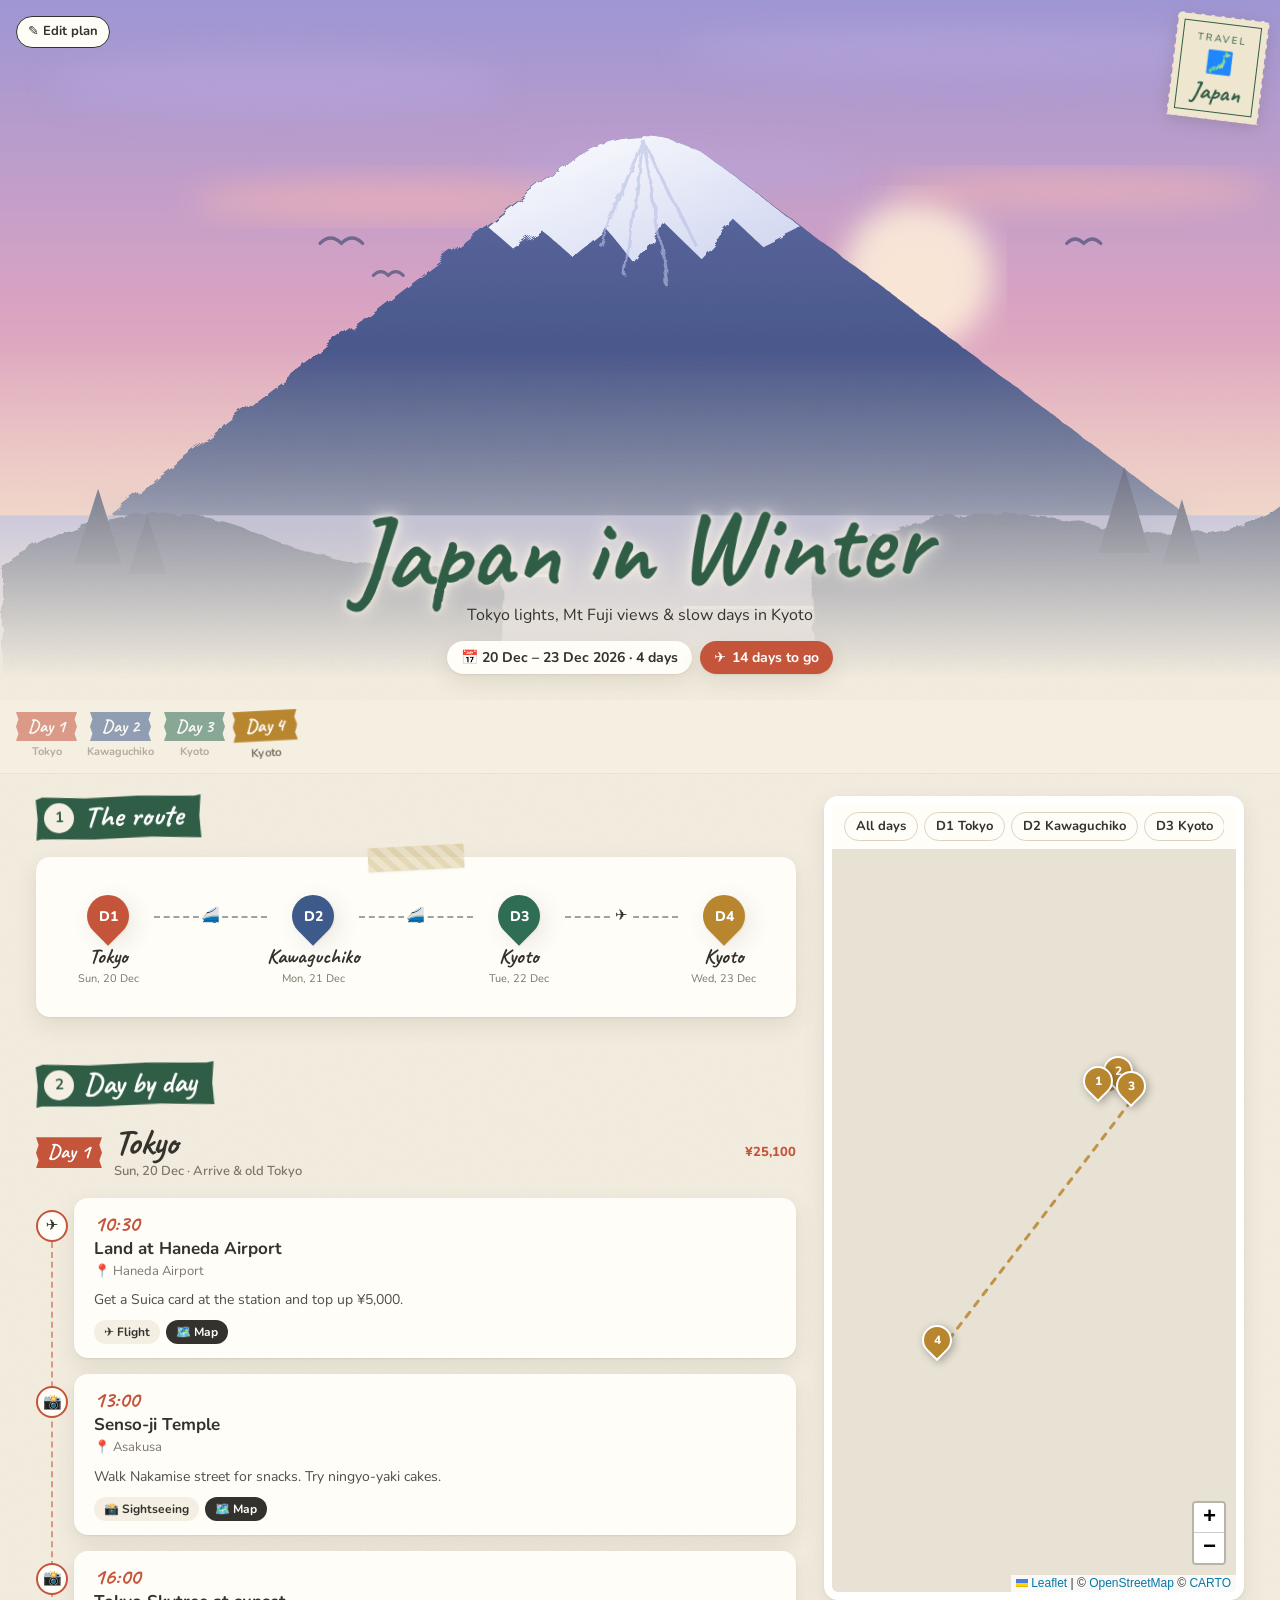
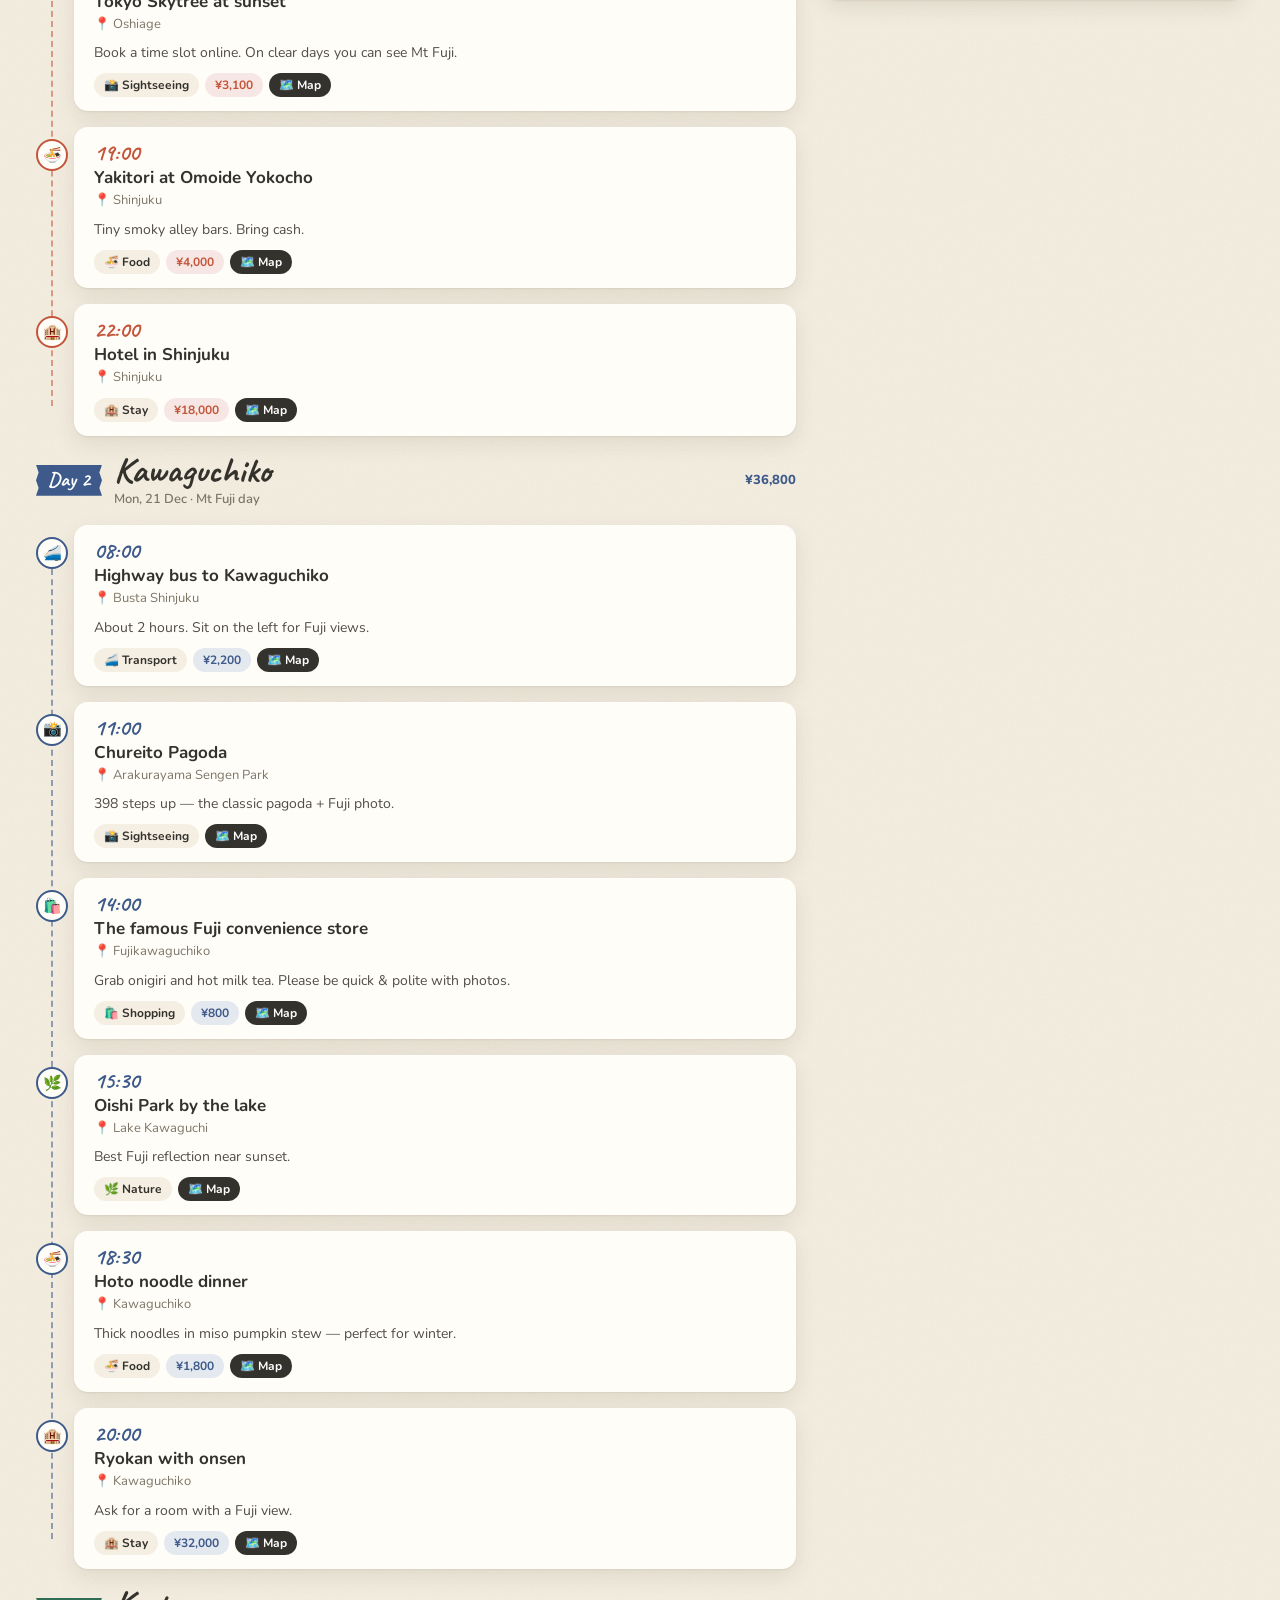
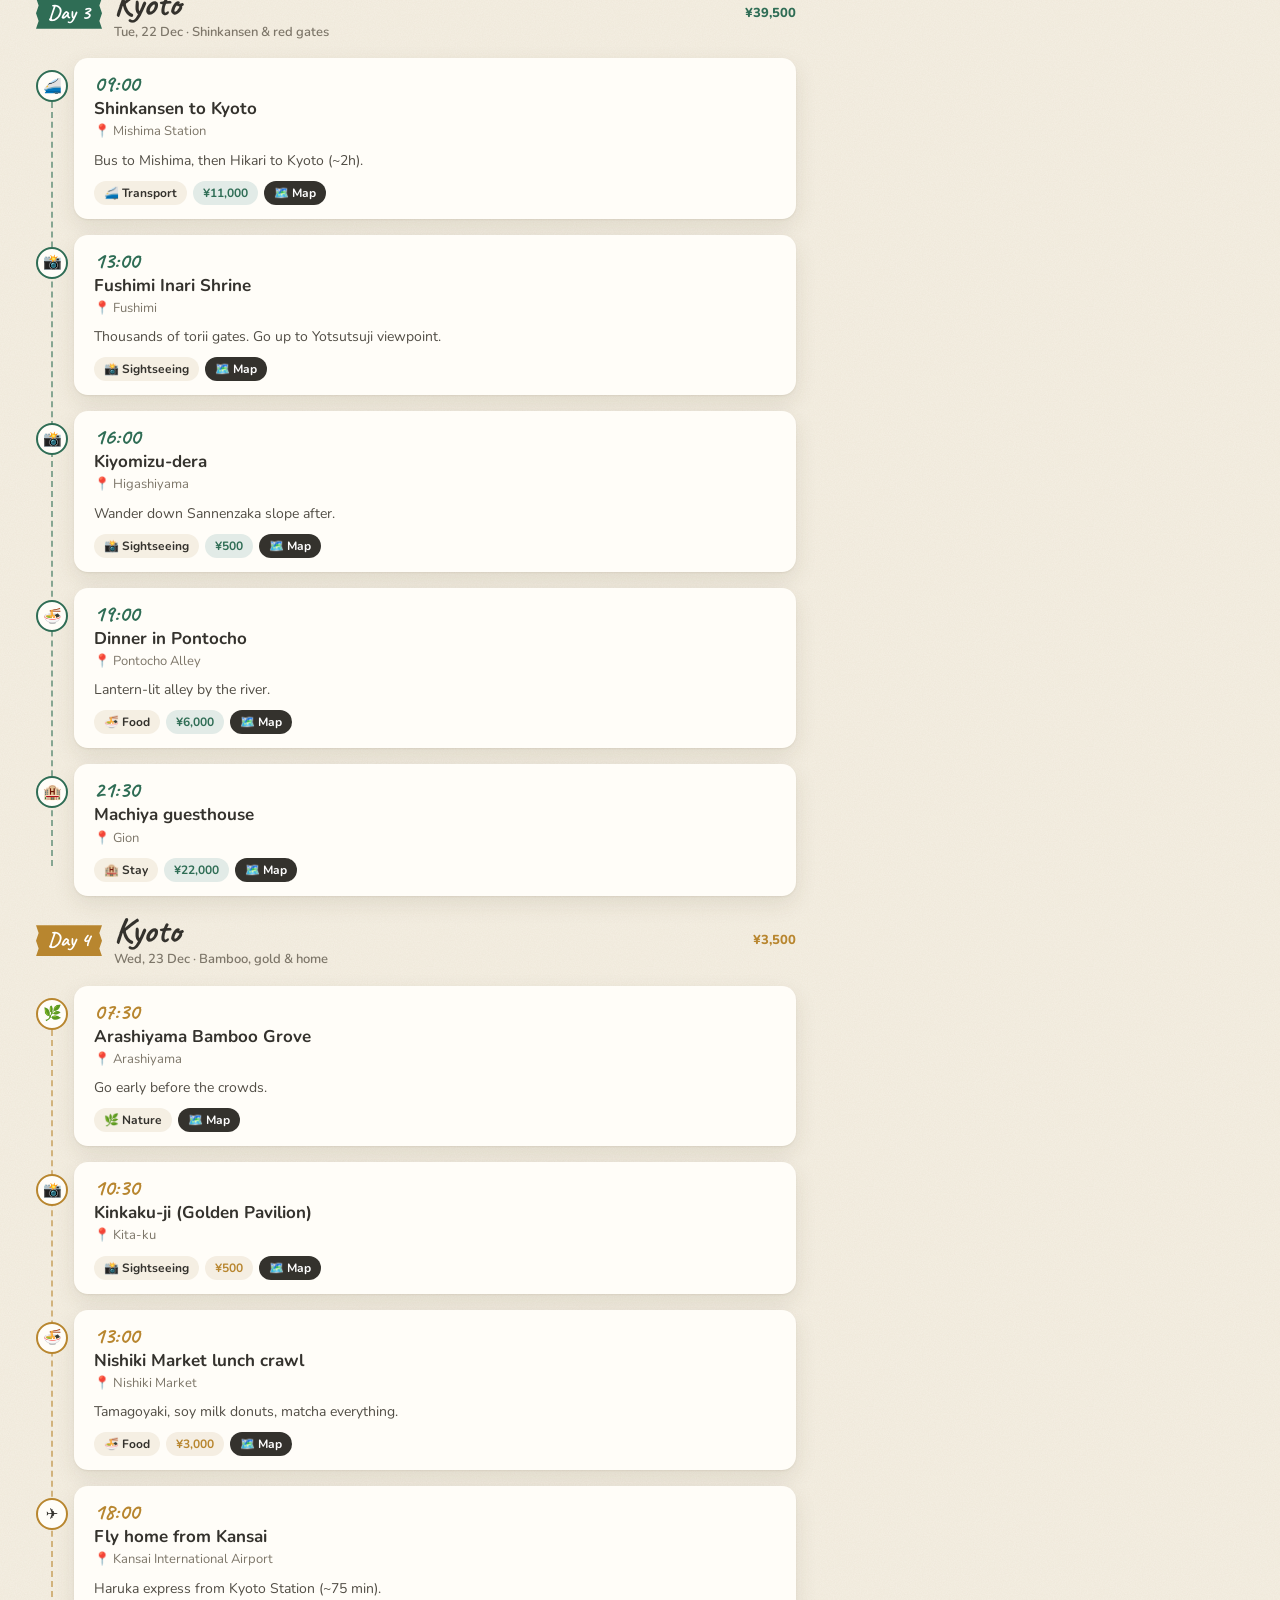
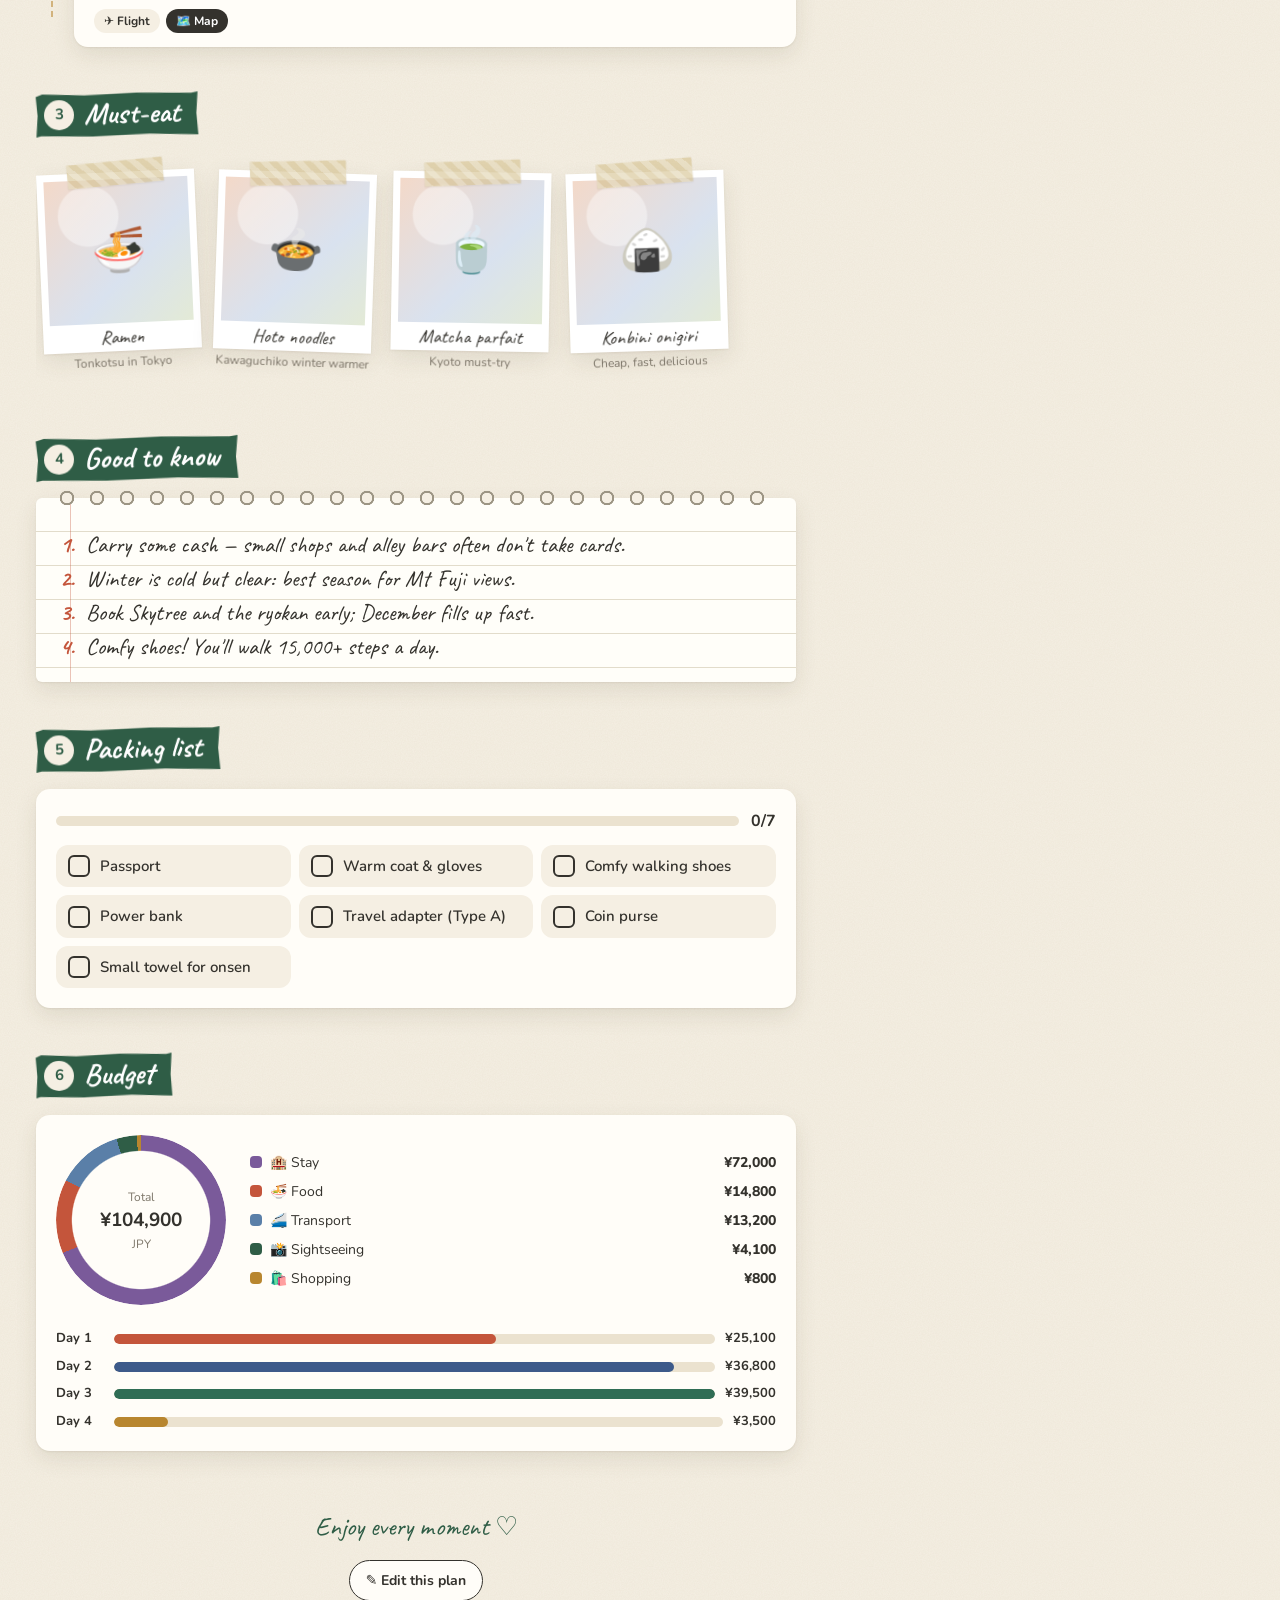
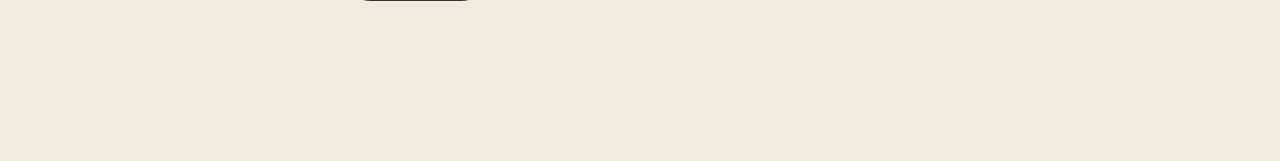
==== index.html @ a0186bd6 "Add plan and edit pages with photo art styles - Plan page: illustrated hero, countdown, day tabs, ro" ====
<!doctype html>
<html lang="en">
<head>
  <meta charset="utf-8">
  <meta name="viewport" content="width=device-width, initial-scale=1, viewport-fit=cover">
  <meta name="theme-color" content="#f5efe3">
  <title>Trip Plan</title>
  <link rel="preconnect" href="https://fonts.googleapis.com">
  <link rel="preconnect" href="https://fonts.gstatic.com" crossorigin>
  <link href="https://fonts.googleapis.com/css2?family=Caveat:wght@500;700&family=Nunito:wght@400;600;700;800&display=swap" rel="stylesheet">
  <link rel="stylesheet" href="vendor/leaflet.css">
  <link rel="stylesheet" href="css/style.css">
</head>
<body>
  <header class="hero" id="hero">
    <div class="hero-art" id="heroArt"></div>
    <div class="top-actions"><a class="btn small" href="edit.html">✎ Edit plan</a></div>
    <div class="stamp" id="stamp"></div>
    <div class="hero-text">
      <h1 id="title"></h1>
      <p class="subtitle" id="subtitle"></p>
      <div class="meta"><span class="pill" id="dates"></span><span class="pill accent" id="countdown"></span></div>
    </div>
  </header>

  <div id="banner"></div>
  <nav class="daybar" id="daybar" aria-label="Days"></nav>

  <main class="layout">
    <div class="content">
      <section id="route" class="reveal">
        <h2 class="label"><b>1</b>The route</h2>
        <div class="card taped"><div class="route-strip" id="routeStrip"></div></div>
      </section>
      <section id="itinerary">
        <h2 class="label"><b>2</b>Day by day</h2>
        <div id="days"></div>
      </section>
      <section id="food" class="reveal">
        <h2 class="label"><b>3</b>Must-eat</h2>
        <div class="food-row" id="foodRow"></div>
      </section>
      <section id="tips" class="reveal">
        <h2 class="label"><b>4</b>Good to know</h2>
        <div class="notebook"><ol id="tipList"></ol></div>
      </section>
      <section id="packing" class="reveal">
        <h2 class="label"><b>5</b>Packing list</h2>
        <div class="card">
          <div class="pack-head"><div class="progress"><i id="packBar"></i></div><b id="packCount"></b></div>
          <ul class="pack-list" id="packList"></ul>
        </div>
      </section>
      <section id="budget" class="reveal">
        <h2 class="label"><b>6</b>Budget</h2>
        <div class="card budget" id="budgetBox"></div>
      </section>
      <footer class="footer">
        <p>Enjoy every moment ♡</p>
        <a class="btn" href="edit.html">✎ Edit this plan</a>
      </footer>
    </div>

    <aside class="map-wrap" id="mapWrap" aria-label="Map">
      <div class="sheet-handle"></div>
      <div class="sheet-top">
        <div class="map-filter" id="mapFilter"></div>
        <button class="sheet-close" id="mapClose" aria-label="Close map">✕</button>
      </div>
      <div id="map"></div>
    </aside>
  </main>

  <div class="backdrop" id="backdrop"></div>
  <button class="fab-map" id="fabMap">🗺️ Map</button>
  <div class="lightbox" id="lightbox"><figure><img alt=""><figcaption></figcaption></figure></div>

  <script src="vendor/leaflet.js"></script>
  <script type="module" src="js/plan.js"></script>
</body>
</html>
---- vendor/leaflet.css ----
/* required styles */

.leaflet-pane,
.leaflet-tile,
.leaflet-marker-icon,
.leaflet-marker-shadow,
.leaflet-tile-container,
.leaflet-pane > svg,
.leaflet-pane > canvas,
.leaflet-zoom-box,
.leaflet-image-layer,
.leaflet-layer {
	position: absolute;
	left: 0;
	top: 0;
	}
.leaflet-container {
	overflow: hidden;
	}
.leaflet-tile,
.leaflet-marker-icon,
.leaflet-marker-shadow {
	-webkit-user-select: none;
	   -moz-user-select: none;
	        user-select: none;
	  -webkit-user-drag: none;
	}
/* Prevents IE11 from highlighting tiles in blue */
.leaflet-tile::selection {
	background: transparent;
}
/* Safari renders non-retina tile on retina better with this, but Chrome is worse */
.leaflet-safari .leaflet-tile {
	image-rendering: -webkit-optimize-contrast;
	}
/* hack that prevents hw layers "stretching" when loading new tiles */
.leaflet-safari .leaflet-tile-container {
	width: 1600px;
	height: 1600px;
	-webkit-transform-origin: 0 0;
	}
.leaflet-marker-icon,
.leaflet-marker-shadow {
	display: block;
	}
/* .leaflet-container svg: reset svg max-width decleration shipped in Joomla! (joomla.org) 3.x */
/* .leaflet-container img: map is broken in FF if you have max-width: 100% on tiles */
.leaflet-container .leaflet-overlay-pane svg {
	max-width: none !important;
	max-height: none !important;
	}
.leaflet-container .leaflet-marker-pane img,
.leaflet-container .leaflet-shadow-pane img,
.leaflet-container .leaflet-tile-pane img,
.leaflet-container img.leaflet-image-layer,
.leaflet-container .leaflet-tile {
	max-width: none !important;
	max-height: none !important;
	width: auto;
	padding: 0;
	}

.leaflet-container img.leaflet-tile {
	/* See: https://bugs.chromium.org/p/chromium/issues/detail?id=600120 */
	mix-blend-mode: plus-lighter;
}

.leaflet-container.leaflet-touch-zoom {
	-ms-touch-action: pan-x pan-y;
	touch-action: pan-x pan-y;
	}
.leaflet-container.leaflet-touch-drag {
	-ms-touch-action: pinch-zoom;
	/* Fallback for FF which doesn't support pinch-zoom */
	touch-action: none;
	touch-action: pinch-zoom;
}
.leaflet-container.leaflet-touch-drag.leaflet-touch-zoom {
	-ms-touch-action: none;
	touch-action: none;
}
.leaflet-container {
	-webkit-tap-highlight-color: transparent;
}
.leaflet-container a {
	-webkit-tap-highlight-color: rgba(51, 181, 229, 0.4);
}
.leaflet-tile {
	filter: inherit;
	visibility: hidden;
	}
.leaflet-tile-loaded {
	visibility: inherit;
	}
.leaflet-zoom-box {
	width: 0;
	height: 0;
	-moz-box-sizing: border-box;
	     box-sizing: border-box;
	z-index: 800;
	}
/* workaround for https://bugzilla.mozilla.org/show_bug.cgi?id=888319 */
.leaflet-overlay-pane svg {
	-moz-user-select: none;
	}

.leaflet-pane         { z-index: 400; }

.leaflet-tile-pane    { z-index: 200; }
.leaflet-overlay-pane { z-index: 400; }
.leaflet-shadow-pane  { z-index: 500; }
.leaflet-marker-pane  { z-index: 600; }
.leaflet-tooltip-pane   { z-index: 650; }
.leaflet-popup-pane   { z-index: 700; }

.leaflet-map-pane canvas { z-index: 100; }
.leaflet-map-pane svg    { z-index: 200; }

.leaflet-vml-shape {
	width: 1px;
	height: 1px;
	}
.lvml {
	behavior: url(#default#VML);
	display: inline-block;
	position: absolute;
	}


/* control positioning */

.leaflet-control {
	position: relative;
	z-index: 800;
	pointer-events: visiblePainted; /* IE 9-10 doesn't have auto */
	pointer-events: auto;
	}
.leaflet-top,
.leaflet-bottom {
	position: absolute;
	z-index: 1000;
	pointer-events: none;
	}
.leaflet-top {
	top: 0;
	}
.leaflet-right {
	right: 0;
	}
.leaflet-bottom {
	bottom: 0;
	}
.leaflet-left {
	left: 0;
	}
.leaflet-control {
	float: left;
	clear: both;
	}
.leaflet-right .leaflet-control {
	float: right;
	}
.leaflet-top .leaflet-control {
	margin-top: 10px;
	}
.leaflet-bottom .leaflet-control {
	margin-bottom: 10px;
	}
.leaflet-left .leaflet-control {
	margin-left: 10px;
	}
.leaflet-right .leaflet-control {
	margin-right: 10px;
	}


/* zoom and fade animations */

.leaflet-fade-anim .leaflet-popup {
	opacity: 0;
	-webkit-transition: opacity 0.2s linear;
	   -moz-transition: opacity 0.2s linear;
	        transition: opacity 0.2s linear;
	}
.leaflet-fade-anim .leaflet-map-pane .leaflet-popup {
	opacity: 1;
	}
.leaflet-zoom-animated {
	-webkit-transform-origin: 0 0;
	    -ms-transform-origin: 0 0;
	        transform-origin: 0 0;
	}
svg.leaflet-zoom-animated {
	will-change: transform;
}

.leaflet-zoom-anim .leaflet-zoom-animated {
	-webkit-transition: -webkit-transform 0.25s cubic-bezier(0,0,0.25,1);
	   -moz-transition:    -moz-transform 0.25s cubic-bezier(0,0,0.25,1);
	        transition:         transform 0.25s cubic-bezier(0,0,0.25,1);
	}
.leaflet-zoom-anim .leaflet-tile,
.leaflet-pan-anim .leaflet-tile {
	-webkit-transition: none;
	   -moz-transition: none;
	        transition: none;
	}

.leaflet-zoom-anim .leaflet-zoom-hide {
	visibility: hidden;
	}


/* cursors */

.leaflet-interactive {
	cursor: pointer;
	}
.leaflet-grab {
	cursor: -webkit-grab;
	cursor:    -moz-grab;
	cursor:         grab;
	}
.leaflet-crosshair,
.leaflet-crosshair .leaflet-interactive {
	cursor: crosshair;
	}
.leaflet-popup-pane,
.leaflet-control {
	cursor: auto;
	}
.leaflet-dragging .leaflet-grab,
.leaflet-dragging .leaflet-grab .leaflet-interactive,
.leaflet-dragging .leaflet-marker-draggable {
	cursor: move;
	cursor: -webkit-grabbing;
	cursor:    -moz-grabbing;
	cursor:         grabbing;
	}

/* marker & overlays interactivity */
.leaflet-marker-icon,
.leaflet-marker-shadow,
.leaflet-image-layer,
.leaflet-pane > svg path,
.leaflet-tile-container {
	pointer-events: none;
	}

.leaflet-marker-icon.leaflet-interactive,
.leaflet-image-layer.leaflet-interactive,
.leaflet-pane > svg path.leaflet-interactive,
svg.leaflet-image-layer.leaflet-interactive path {
	pointer-events: visiblePainted; /* IE 9-10 doesn't have auto */
	pointer-events: auto;
	}

/* visual tweaks */

.leaflet-container {
	background: #ddd;
	outline-offset: 1px;
	}
.leaflet-container a {
	color: #0078A8;
	}
.leaflet-zoom-box {
	border: 2px dotted #38f;
	background: rgba(255,255,255,0.5);
	}


/* general typography */
.leaflet-container {
	font-family: "Helvetica Neue", Arial, Helvetica, sans-serif;
	font-size: 12px;
	font-size: 0.75rem;
	line-height: 1.5;
	}


/* general toolbar styles */

.leaflet-bar {
	box-shadow: 0 1px 5px rgba(0,0,0,0.65);
	border-radius: 4px;
	}
.leaflet-bar a {
	background-color: #fff;
	border-bottom: 1px solid #ccc;
	width: 26px;
	height: 26px;
	line-height: 26px;
	display: block;
	text-align: center;
	text-decoration: none;
	color: black;
	}
.leaflet-bar a,
.leaflet-control-layers-toggle {
	background-position: 50% 50%;
	background-repeat: no-repeat;
	display: block;
	}
.leaflet-bar a:hover,
.leaflet-bar a:focus {
	background-color: #f4f4f4;
	}
.leaflet-bar a:first-child {
	border-top-left-radius: 4px;
	border-top-right-radius: 4px;
	}
.leaflet-bar a:last-child {
	border-bottom-left-radius: 4px;
	border-bottom-right-radius: 4px;
	border-bottom: none;
	}
.leaflet-bar a.leaflet-disabled {
	cursor: default;
	background-color: #f4f4f4;
	color: #bbb;
	}

.leaflet-touch .leaflet-bar a {
	width: 30px;
	height: 30px;
	line-height: 30px;
	}
.leaflet-touch .leaflet-bar a:first-child {
	border-top-left-radius: 2px;
	border-top-right-radius: 2px;
	}
.leaflet-touch .leaflet-bar a:last-child {
	border-bottom-left-radius: 2px;
	border-bottom-right-radius: 2px;
	}

/* zoom control */

.leaflet-control-zoom-in,
.leaflet-control-zoom-out {
	font: bold 18px 'Lucida Console', Monaco, monospace;
	text-indent: 1px;
	}

.leaflet-touch .leaflet-control-zoom-in, .leaflet-touch .leaflet-control-zoom-out  {
	font-size: 22px;
	}


/* layers control */

.leaflet-control-layers {
	box-shadow: 0 1px 5px rgba(0,0,0,0.4);
	background: #fff;
	border-radius: 5px;
	}
.leaflet-control-layers-toggle {
	background-image: url(images/layers.png);
	width: 36px;
	height: 36px;
	}
.leaflet-retina .leaflet-control-layers-toggle {
	background-image: url(images/layers-2x.png);
	background-size: 26px 26px;
	}
.leaflet-touch .leaflet-control-layers-toggle {
	width: 44px;
	height: 44px;
	}
.leaflet-control-layers .leaflet-control-layers-list,
.leaflet-control-layers-expanded .leaflet-control-layers-toggle {
	display: none;
	}
.leaflet-control-layers-expanded .leaflet-control-layers-list {
	display: block;
	position: relative;
	}
.leaflet-control-layers-expanded {
	padding: 6px 10px 6px 6px;
	color: #333;
	background: #fff;
	}
.leaflet-control-layers-scrollbar {
	overflow-y: scroll;
	overflow-x: hidden;
	padding-right: 5px;
	}
.leaflet-control-layers-selector {
	margin-top: 2px;
	position: relative;
	top: 1px;
	}
.leaflet-control-layers label {
	display: block;
	font-size: 13px;
	font-size: 1.08333em;
	}
.leaflet-control-layers-separator {
	height: 0;
	border-top: 1px solid #ddd;
	margin: 5px -10px 5px -6px;
	}

/* Default icon URLs */
.leaflet-default-icon-path { /* used only in path-guessing heuristic, see L.Icon.Default */
	background-image: url(images/marker-icon.png);
	}


/* attribution and scale controls */

.leaflet-container .leaflet-control-attribution {
	background: #fff;
	background: rgba(255, 255, 255, 0.8);
	margin: 0;
	}
.leaflet-control-attribution,
.leaflet-control-scale-line {
	padding: 0 5px;
	color: #333;
	line-height: 1.4;
	}
.leaflet-control-attribution a {
	text-decoration: none;
	}
.leaflet-control-attribution a:hover,
.leaflet-control-attribution a:focus {
	text-decoration: underline;
	}
.leaflet-attribution-flag {
	display: inline !important;
	vertical-align: baseline !important;
	width: 1em;
	height: 0.6669em;
	}
.leaflet-left .leaflet-control-scale {
	margin-left: 5px;
	}
.leaflet-bottom .leaflet-control-scale {
	margin-bottom: 5px;
	}
.leaflet-control-scale-line {
	border: 2px solid #777;
	border-top: none;
	line-height: 1.1;
	padding: 2px 5px 1px;
	white-space: nowrap;
	-moz-box-sizing: border-box;
	     box-sizing: border-box;
	background: rgba(255, 255, 255, 0.8);
	text-shadow: 1px 1px #fff;
	}
.leaflet-control-scale-line:not(:first-child) {
	border-top: 2px solid #777;
	border-bottom: none;
	margin-top: -2px;
	}
.leaflet-control-scale-line:not(:first-child):not(:last-child) {
	border-bottom: 2px solid #777;
	}

.leaflet-touch .leaflet-control-attribution,
.leaflet-touch .leaflet-control-layers,
.leaflet-touch .leaflet-bar {
	box-shadow: none;
	}
.leaflet-touch .leaflet-control-layers,
.leaflet-touch .leaflet-bar {
	border: 2px solid rgba(0,0,0,0.2);
	background-clip: padding-box;
	}


/* popup */

.leaflet-popup {
	position: absolute;
	text-align: center;
	margin-bottom: 20px;
	}
.leaflet-popup-content-wrapper {
	padding: 1px;
	text-align: left;
	border-radius: 12px;
	}
.leaflet-popup-content {
	margin: 13px 24px 13px 20px;
	line-height: 1.3;
	font-size: 13px;
	font-size: 1.08333em;
	min-height: 1px;
	}
.leaflet-popup-content p {
	margin: 17px 0;
	margin: 1.3em 0;
	}
.leaflet-popup-tip-container {
	width: 40px;
	height: 20px;
	position: absolute;
	left: 50%;
	margin-top: -1px;
	margin-left: -20px;
	overflow: hidden;
	pointer-events: none;
	}
.leaflet-popup-tip {
	width: 17px;
	height: 17px;
	padding: 1px;

	margin: -10px auto 0;
	pointer-events: auto;

	-webkit-transform: rotate(45deg);
	   -moz-transform: rotate(45deg);
	    -ms-transform: rotate(45deg);
	        transform: rotate(45deg);
	}
.leaflet-popup-content-wrapper,
.leaflet-popup-tip {
	background: white;
	color: #333;
	box-shadow: 0 3px 14px rgba(0,0,0,0.4);
	}
.leaflet-container a.leaflet-popup-close-button {
	position: absolute;
	top: 0;
	right: 0;
	border: none;
	text-align: center;
	width: 24px;
	height: 24px;
	font: 16px/24px Tahoma, Verdana, sans-serif;
	color: #757575;
	text-decoration: none;
	background: transparent;
	}
.leaflet-container a.leaflet-popup-close-button:hover,
.leaflet-container a.leaflet-popup-close-button:focus {
	color: #585858;
	}
.leaflet-popup-scrolled {
	overflow: auto;
	}

.leaflet-oldie .leaflet-popup-content-wrapper {
	-ms-zoom: 1;
	}
.leaflet-oldie .leaflet-popup-tip {
	width: 24px;
	margin: 0 auto;

	-ms-filter: "progid:DXImageTransform.Microsoft.Matrix(M11=0.70710678, M12=0.70710678, M21=-0.70710678, M22=0.70710678)";
	filter: progid:DXImageTransform.Microsoft.Matrix(M11=0.70710678, M12=0.70710678, M21=-0.70710678, M22=0.70710678);
	}

.leaflet-oldie .leaflet-control-zoom,
.leaflet-oldie .leaflet-control-layers,
.leaflet-oldie .leaflet-popup-content-wrapper,
.leaflet-oldie .leaflet-popup-tip {
	border: 1px solid #999;
	}


/* div icon */

.leaflet-div-icon {
	background: #fff;
	border: 1px solid #666;
	}


/* Tooltip */
/* Base styles for the element that has a tooltip */
.leaflet-tooltip {
	position: absolute;
	padding: 6px;
	background-color: #fff;
	border: 1px solid #fff;
	border-radius: 3px;
	color: #222;
	white-space: nowrap;
	-webkit-user-select: none;
	-moz-user-select: none;
	-ms-user-select: none;
	user-select: none;
	pointer-events: none;
	box-shadow: 0 1px 3px rgba(0,0,0,0.4);
	}
.leaflet-tooltip.leaflet-interactive {
	cursor: pointer;
	pointer-events: auto;
	}
.leaflet-tooltip-top:before,
.leaflet-tooltip-bottom:before,
.leaflet-tooltip-left:before,
.leaflet-tooltip-right:before {
	position: absolute;
	pointer-events: none;
	border: 6px solid transparent;
	background: transparent;
	content: "";
	}

/* Directions */

.leaflet-tooltip-bottom {
	margin-top: 6px;
}
.leaflet-tooltip-top {
	margin-top: -6px;
}
.leaflet-tooltip-bottom:before,
.leaflet-tooltip-top:before {
	left: 50%;
	margin-left: -6px;
	}
.leaflet-tooltip-top:before {
	bottom: 0;
	margin-bottom: -12px;
	border-top-color: #fff;
	}
.leaflet-tooltip-bottom:before {
	top: 0;
	margin-top: -12px;
	margin-left: -6px;
	border-bottom-color: #fff;
	}
.leaflet-tooltip-left {
	margin-left: -6px;
}
.leaflet-tooltip-right {
	margin-left: 6px;
}
.leaflet-tooltip-left:before,
.leaflet-tooltip-right:before {
	top: 50%;
	margin-top: -6px;
	}
.leaflet-tooltip-left:before {
	right: 0;
	margin-right: -12px;
	border-left-color: #fff;
	}
.leaflet-tooltip-right:before {
	left: 0;
	margin-left: -12px;
	border-right-color: #fff;
	}

/* Printing */

@media print {
	/* Prevent printers from removing background-images of controls. */
	.leaflet-control {
		-webkit-print-color-adjust: exact;
		print-color-adjust: exact;
		}
	}
---- css/style.css ----
:root {
  --paper: #f5efe3;
  --paper-2: #ebe2cf;
  --card: #fffdf8;
  --ink: #34322d;
  --muted: #7d7669;
  --line: #ddd2bd;
  --green: #2f5d46;
  --red: #c4553b;
  --blue: #3d5a8a;
  --gold: #b8862f;
  --tape: rgba(212, 192, 140, 0.6);
  --hand: 'Caveat', 'Ma Shan Zheng', cursive;
  --body: 'Nunito', 'Noto Sans SC', system-ui, -apple-system, sans-serif;
  --radius: 14px;
  --shadow: 0 1px 2px rgba(70, 55, 30, .08), 0 8px 22px rgba(70, 55, 30, .10);
  --shadow-lg: 0 2px 4px rgba(70, 55, 30, .1), 0 18px 40px rgba(70, 55, 30, .18);
}

* { box-sizing: border-box; }
html { scroll-behavior: smooth; -webkit-text-size-adjust: 100%; }
body {
  margin: 0;
  font-family: var(--body);
  color: var(--ink);
  background-color: var(--paper);
  background-image: url("data:image/svg+xml;utf8,<svg xmlns='http://www.w3.org/2000/svg' width='220' height='220'><filter id='n'><feTurbulence type='fractalNoise' baseFrequency='.85' numOctaves='2' stitchTiles='stitch'/><feColorMatrix values='0 0 0 0 .35 0 0 0 0 .27 0 0 0 0 .15 0 0 0 .08 0'/></filter><rect width='100%' height='100%' filter='url(%23n)'/></svg>");
  line-height: 1.5;
  overflow-x: hidden;
  -webkit-font-smoothing: antialiased;
}
img { max-width: 100%; }
button { font: inherit; color: inherit; cursor: pointer; }
a { color: var(--green); }

/* ---------- shared bits ---------- */
.label {
  display: inline-flex; align-items: center; gap: 10px;
  font-family: var(--hand); font-size: 30px; font-weight: 700; line-height: 1.1;
  color: #fff; background: var(--green);
  padding: 4px 18px 6px 8px; margin: 0 0 18px;
  transform: rotate(-1.2deg);
  box-shadow: var(--shadow);
  clip-path: polygon(0 6%, 4% 0, 30% 4%, 62% 0, 96% 3%, 100% 0, 99% 50%, 100% 100%, 70% 96%, 35% 100%, 3% 97%, 0 100%, 1% 50%);
}
.label b {
  display: grid; place-items: center; width: 30px; height: 30px; border-radius: 50%;
  background: var(--paper); color: var(--green); font-family: var(--body); font-size: 15px;
}
.tape-chip {
  display: inline-block; font-family: var(--hand); font-weight: 700; font-size: 20px; line-height: 1;
  color: #fff; background: var(--c, var(--green)); padding: 5px 12px 6px;
  clip-path: polygon(0 0, 100% 0, 96% 25%, 100% 50%, 96% 75%, 100% 100%, 0 100%, 4% 75%, 0 50%, 4% 25%);
}
.taped { position: relative; }
.taped::before {
  content: ""; position: absolute; top: -11px; left: 50%; width: 96px; height: 24px; z-index: 2;
  transform: translateX(-50%) rotate(-3deg);
  background: repeating-linear-gradient(45deg, rgba(255,255,255,.28) 0 6px, transparent 6px 12px), var(--tape);
  box-shadow: 0 1px 2px rgba(0,0,0,.06);
}
.card {
  background: var(--card); border-radius: var(--radius); box-shadow: var(--shadow); padding: 20px;
}
.polaroid {
  margin: 0; background: #fff; padding: 7px 7px 28px; position: relative;
  box-shadow: var(--shadow); transform: rotate(calc(var(--r, 0) * 1deg));
  transition: transform .35s cubic-bezier(.3,1.5,.5,1), box-shadow .3s;
}
.polaroid img, .polaroid .ph { display: block; width: 100%; aspect-ratio: 1; object-fit: cover; }
.polaroid figcaption {
  position: absolute; left: 0; right: 0; bottom: 3px; text-align: center;
  font-family: var(--hand); font-size: 19px; line-height: 1.1; white-space: nowrap; overflow: hidden; text-overflow: ellipsis; padding: 0 6px;
}
.ph {
  display: grid !important; place-items: center; font-size: 44px;
  background: radial-gradient(circle at 30% 25%, #fff6 0 20%, transparent 21%), linear-gradient(135deg, #f3d9c9, #d9e2ef 60%, #e3ead6);
}
.btn {
  display: inline-flex; align-items: center; justify-content: center; gap: 6px;
  border: 1.5px solid var(--ink); background: var(--card); border-radius: 999px;
  padding: 9px 16px; font-weight: 700; font-size: 14px; text-decoration: none; color: var(--ink);
  transition: transform .15s, background .2s, box-shadow .2s;
}
.btn:hover { transform: translateY(-1px); box-shadow: 0 3px 0 var(--ink); }
.btn:active { transform: translateY(1px); box-shadow: none; }
.btn.primary { background: var(--green); border-color: var(--green); color: #fff; }
.btn.primary:hover { box-shadow: 0 3px 0 #1d3b2c; }
.btn.ghost { border-color: var(--line); }
.btn.small { padding: 5px 11px; font-size: 13px; }
.btn.danger { color: var(--red); border-color: #e7c2b8; }

.toast {
  position: fixed; left: 50%; bottom: 24px; z-index: 200; transform: translate(-50%, 140%);
  background: var(--ink); color: #fff; padding: 10px 18px; border-radius: 999px; font-weight: 700; font-size: 14px;
  transition: transform .35s cubic-bezier(.3,1.4,.5,1); max-width: calc(100% - 32px); text-align: center;
}
.toast.show { transform: translate(-50%, 0); }

.reveal { opacity: 0; transform: translateY(18px); transition: opacity .6s ease, transform .6s cubic-bezier(.2,.8,.2,1); }
.reveal.in { opacity: 1; transform: none; }
@media (prefers-reduced-motion: reduce) {
  .reveal { opacity: 1; transform: none; transition: none; }
  * { animation: none !important; scroll-behavior: auto !important; }
}

/* ---------- plan page ---------- */
.hero { position: relative; min-height: min(86vh, 700px); display: flex; flex-direction: column; justify-content: flex-end; }
.hero-art {
  position: absolute; inset: 0; overflow: hidden;
  -webkit-mask-image: linear-gradient(to bottom, #000 50%, transparent 97%);
  mask-image: linear-gradient(to bottom, #000 50%, transparent 97%);
}
.hero-art > img, .hero-art > svg { width: 100%; height: 100%; object-fit: cover; display: block; animation: drift 30s ease-in-out infinite alternate; transform-origin: 50% 40%; }
@keyframes drift { from { transform: scale(1.04); } to { transform: scale(1.14) translateY(-1.5%); } }
.hero-text { position: relative; text-align: center; padding: 0 20px 26px; }
.hero h1 {
  font-family: var(--hand); font-weight: 700; color: var(--green);
  font-size: clamp(50px, 14vw, 104px); line-height: .9; margin: 0 0 8px;
  text-shadow: 0 0 18px var(--paper), 0 0 6px var(--paper);
  animation: inkIn 1.2s cubic-bezier(.2,.8,.2,1) both;
}
@keyframes inkIn { from { opacity: 0; transform: translateY(16px) rotate(-2deg); filter: blur(6px); } to { opacity: 1; transform: rotate(-1.5deg); filter: none; } }
.hero .subtitle { margin: 0 auto 14px; max-width: 520px; font-size: 16px; color: var(--ink); text-shadow: 0 0 10px var(--paper); }
.hero .meta { display: flex; flex-wrap: wrap; gap: 8px; justify-content: center; align-items: center; }
.pill {
  display: inline-flex; align-items: center; gap: 6px; background: var(--card); border-radius: 999px;
  padding: 6px 14px; font-weight: 700; font-size: 14px; box-shadow: var(--shadow);
}
.pill.accent { background: var(--red); color: #fff; }
.stamp {
  position: absolute; top: 16px; right: 16px; z-index: 3; width: 92px; padding: 7px; text-align: center;
  background: radial-gradient(circle at 5px 5px, transparent 3.2px, #efe6cf 3.7px) -5px -5px / 10px 10px;
  transform: rotate(7deg); filter: drop-shadow(0 4px 8px rgba(70,55,30,.18));
  animation: stampIn .8s .5s cubic-bezier(.3,1.6,.5,1) both;
}
.stamp div { background: #efe6cf; outline: 6px solid #efe6cf; border: 1.5px solid var(--green); color: var(--green); padding: 8px 2px; }
.stamp small { display: block; font-size: 10px; letter-spacing: .2em; text-transform: uppercase; }
.stamp strong { display: block; font-family: var(--hand); font-size: 24px; line-height: 1; word-break: break-word; }
.stamp span { font-size: 22px; }
@keyframes stampIn { from { opacity: 0; transform: scale(1.8) rotate(20deg); } to { opacity: 1; transform: rotate(7deg); } }
.top-actions { position: absolute; top: 16px; left: 16px; z-index: 3; }

.local-banner {
  margin: 0 16px 8px; padding: 10px 14px; border-radius: 12px; background: #fff3d6; border: 1px dashed var(--gold);
  font-size: 13px; text-align: center;
}

.daybar {
  position: sticky; top: 0; z-index: 30; display: flex; gap: 10px; overflow-x: auto; scrollbar-width: none;
  padding: 12px 16px; background: rgba(245, 239, 227, .88); backdrop-filter: blur(10px); -webkit-backdrop-filter: blur(10px);
  border-bottom: 1px solid rgba(0,0,0,.05); scroll-snap-type: x proximity;
}
.daybar::-webkit-scrollbar { display: none; }
.daybar button {
  flex: none; border: 0; background: none; padding: 0; scroll-snap-align: start;
  transition: transform .25s cubic-bezier(.3,1.6,.5,1), opacity .2s; opacity: .55;
}
.daybar button .tape-chip { font-size: 18px; }
.daybar button small { display: block; font-size: 11px; font-weight: 700; color: var(--muted); margin-top: 3px; }
.daybar button.active { opacity: 1; transform: rotate(-3deg) scale(1.06); }

.layout { max-width: 1240px; margin: 0 auto; padding: 22px 16px 120px; display: grid; grid-template-columns: minmax(0, 1fr); gap: 28px; }
.content > section { margin-bottom: 46px; scroll-margin-top: 80px; }

/* route overview */
.route-strip { display: flex; align-items: flex-start; overflow-x: auto; padding: 18px 6px 10px; scrollbar-width: thin; }
.route-stop { flex: none; display: flex; flex-direction: column; align-items: center; gap: 4px; width: 92px; text-align: center; border: 0; background: none; padding: 0; }
.route-stop .pin {
  width: 42px; height: 42px; border-radius: 50% 50% 50% 0; transform: rotate(-45deg); background: var(--c);
  display: grid; place-items: center; box-shadow: var(--shadow); transition: transform .3s cubic-bezier(.3,1.6,.5,1);
}
.route-stop:hover .pin { transform: rotate(-45deg) scale(1.12) translate(2px,-2px); }
.route-stop .pin span { transform: rotate(45deg); color: #fff; font-weight: 800; font-size: 14px; }
.route-stop b { font-family: var(--hand); font-size: 21px; line-height: 1.05; margin-top: 4px; }
.route-stop small { color: var(--muted); font-size: 11px; }
.route-link { flex: 1 0 40px; min-width: 40px; position: relative; height: 42px; display: grid; place-items: center; }
.route-link::before {
  content: ""; position: absolute; left: 0; right: 0; top: 50%;
  border-top: 2.5px dashed var(--ink); opacity: .45;
  -webkit-mask: linear-gradient(90deg, #000 0 0) no-repeat 0 0 / 0% 100%;
  mask: linear-gradient(90deg, #000 0 0) no-repeat 0 0 / 0% 100%;
}
.in .route-link::before { animation: drawLine 1s forwards; animation-delay: calc(var(--i) * .35s); }
@keyframes drawLine { to { -webkit-mask-size: 100% 100%; mask-size: 100% 100%; } }
.route-link span { position: relative; background: var(--card); border-radius: 50%; font-size: 15px; padding: 2px; }

/* days */
.day { --c: var(--green); }
.day-head { display: flex; align-items: center; gap: 12px; margin-bottom: 16px; }
.day-head h2 { margin: 0; font-family: var(--hand); font-size: 36px; line-height: 1; }
.day-head p { margin: 2px 0 0; color: var(--muted); font-size: 13px; font-weight: 600; }
.day-head .day-total { margin-left: auto; font-size: 13px; font-weight: 800; color: var(--c); white-space: nowrap; }
.timeline { list-style: none; margin: 0; padding: 0 0 0 38px; position: relative; }
.timeline::before { content: ""; position: absolute; left: 15px; top: 14px; bottom: 30px; border-left: 2.5px dashed var(--c); opacity: .55; }
.stop { position: relative; margin-bottom: 16px; }
.stop .dot {
  position: absolute; left: -38px; top: 12px; width: 32px; height: 32px; border-radius: 50%;
  display: grid; place-items: center; font-size: 15px; background: var(--card); border: 2.5px solid var(--c); z-index: 1;
}
.act {
  background: var(--card); border-radius: var(--radius); box-shadow: var(--shadow); padding: 14px 16px;
  display: flex; gap: 14px; align-items: flex-start; cursor: pointer;
  transition: transform .25s cubic-bezier(.3,1.4,.5,1), box-shadow .25s;
  border-left: 4px solid transparent;
}
.act:hover { transform: translateY(-2px) rotate(-.25deg); box-shadow: var(--shadow-lg); }
.act.flash { border-left-color: var(--c); }
.act-main { flex: 1; min-width: 0; }
.act .time { font-family: var(--hand); font-size: 23px; font-weight: 700; color: var(--c); line-height: 1; }
.act h3 { margin: 3px 0 2px; font-size: 17px; line-height: 1.3; }
.act .place { color: var(--muted); font-size: 13px; }
.act .note {
  margin: 8px 0 0; font-size: 14px; color: #514d45;
  display: -webkit-box; -webkit-line-clamp: 2; -webkit-box-orient: vertical; overflow: hidden;
}
.act.open .note { -webkit-line-clamp: unset; }
.act-foot { display: flex; flex-wrap: wrap; gap: 6px; margin-top: 10px; }
.chip {
  display: inline-flex; align-items: center; gap: 4px; border: 0; border-radius: 999px; padding: 3px 10px;
  font-size: 12px; font-weight: 700; background: var(--paper); color: var(--ink);
}
.chip.cost { background: color-mix(in srgb, var(--c) 14%, white); color: var(--c); }
.chip.map-btn { background: var(--ink); color: #fff; }
.act .polaroid { width: 104px; flex: none; padding: 5px 5px 8px; }
.act .polaroid:hover { transform: rotate(0) scale(1.06); }

/* food */
.food-row { display: flex; gap: 18px; overflow-x: auto; padding: 18px 4px 22px; scroll-snap-type: x mandatory; scrollbar-width: thin; }
.food-row .polaroid { flex: none; width: 158px; scroll-snap-align: start; cursor: pointer; }
.food-row .polaroid:hover { transform: rotate(0) translateY(-6px) scale(1.04); box-shadow: var(--shadow-lg); z-index: 2; }
.food-row .polaroid p { margin: 0; position: absolute; left: 0; right: 0; bottom: -20px; text-align: center; font-size: 12px; color: var(--muted); }
.food-row .polaroid { margin-bottom: 18px; }

/* notebook tips */
.notebook {
  position: relative; background: #fffef9; border-radius: 6px; box-shadow: var(--shadow);
  padding: 30px 18px 18px 46px;
  background-image: linear-gradient(90deg, transparent 34px, rgba(196,85,59,.35) 34px 35px, transparent 35px),
                    repeating-linear-gradient(#fffef9 0 33px, #e2dccb 33px 34px);
}
.notebook::before {
  content: ""; position: absolute; top: -9px; left: 22px; right: 22px; height: 18px;
  background: radial-gradient(circle at 9px 9px, var(--paper) 0 5px, #9c9584 5.5px 7px, transparent 7.5px) 0 0 / 30px 18px repeat-x;
}
.notebook ol { margin: 0; padding: 0 0 0 4px; list-style: none; counter-reset: tip; }
.notebook li { font-family: var(--hand); font-size: 23px; line-height: 34px; counter-increment: tip; position: relative; }
.notebook li::before { content: counter(tip) "."; position: absolute; left: -26px; color: var(--red); font-weight: 700; }

/* packing */
.pack-head { display: flex; align-items: center; gap: 12px; margin-bottom: 12px; }
.progress { flex: 1; height: 10px; background: var(--paper-2); border-radius: 99px; overflow: hidden; }
.progress i { display: block; height: 100%; background: linear-gradient(90deg, var(--green), #6f9a4f); border-radius: 99px; transition: width .5s cubic-bezier(.3,1.3,.5,1); }
.pack-list { list-style: none; margin: 0; padding: 0; display: grid; grid-template-columns: repeat(auto-fill, minmax(190px, 1fr)); gap: 8px; }
.pack-list label {
  display: flex; align-items: center; gap: 10px; padding: 10px 12px; border-radius: 12px; background: var(--paper);
  cursor: pointer; font-weight: 600; font-size: 15px; transition: background .2s;
}
.pack-list input { appearance: none; -webkit-appearance: none; width: 22px; height: 22px; border: 2px solid var(--ink); border-radius: 6px; margin: 0; flex: none; display: grid; place-items: center; transition: background .2s; }
.pack-list input:checked { background: var(--green); border-color: var(--green); }
.pack-list input:checked::after { content: "✓"; color: #fff; font-size: 14px; font-weight: 900; animation: pop .3s cubic-bezier(.3,1.8,.5,1); }
.pack-list input:checked + span { text-decoration: line-through; color: var(--muted); }
@keyframes pop { from { transform: scale(0); } to { transform: scale(1); } }

/* budget */
.budget { display: grid; grid-template-columns: auto 1fr; gap: 24px; align-items: center; }
.donut-wrap { position: relative; width: 170px; aspect-ratio: 1; }
.donut {
  width: 100%; height: 100%; border-radius: 50%;
  -webkit-mask: radial-gradient(circle, transparent 57%, #000 58%); mask: radial-gradient(circle, transparent 57%, #000 58%);
  transform: rotate(-90deg) scale(.6); opacity: 0; transition: transform 1s cubic-bezier(.3,1.3,.5,1), opacity .6s;
}
.in .donut { transform: none; opacity: 1; }
.donut-center { position: absolute; inset: 0; display: grid; place-content: center; text-align: center; }
.donut-center b { font-size: 19px; }
.donut-center small { color: var(--muted); font-size: 12px; }
.legend { list-style: none; padding: 0; margin: 0; display: grid; gap: 8px; }
.legend li { display: flex; align-items: center; gap: 8px; font-size: 14px; }
.legend i { width: 12px; height: 12px; border-radius: 4px; flex: none; }
.legend span:last-child { margin-left: auto; font-weight: 800; }
.daybars { grid-column: 1 / -1; display: grid; gap: 8px; width: 100%; justify-self: stretch; }
.daybars div { display: grid; grid-template-columns: 48px 1fr auto; gap: 10px; align-items: center; font-size: 13px; font-weight: 700; }
.daybars .bar { height: 10px; border-radius: 99px; background: var(--paper-2); overflow: hidden; }
.daybars .bar i { display: block; height: 100%; width: 0; border-radius: 99px; background: var(--c); transition: width 1s cubic-bezier(.3,1.2,.5,1); }
@media (max-width: 480px) { .budget { grid-template-columns: 1fr; justify-items: center; } .legend { width: 100%; } }

.footer { text-align: center; padding: 10px 0 40px; color: var(--muted); }
.footer p { font-family: var(--hand); font-size: 26px; margin: 0 0 14px; color: var(--green); }

/* map: bottom sheet on phones, sticky panel on desktop */
.map-wrap {
  position: fixed; left: 0; right: 0; bottom: 0; z-index: 60; height: 78vh; height: 78dvh;
  background: var(--card); border-radius: 22px 22px 0 0; box-shadow: 0 -10px 40px rgba(0,0,0,.2);
  transform: translateY(105%); transition: transform .45s cubic-bezier(.2,.9,.2,1);
  display: flex; flex-direction: column; overflow: hidden;
}
.map-wrap.open { transform: none; }
.sheet-top { display: flex; align-items: center; gap: 8px; padding: 8px 12px; }
.sheet-handle { width: 44px; height: 5px; border-radius: 9px; background: var(--line); margin: 6px auto 0; }
.map-filter { display: flex; gap: 6px; overflow-x: auto; flex: 1; scrollbar-width: none; }
.map-filter button { flex: none; border: 1.5px solid var(--line); background: var(--card); border-radius: 999px; padding: 4px 11px; font-size: 13px; font-weight: 700; }
.map-filter button.active { background: var(--c, var(--ink)); border-color: var(--c, var(--ink)); color: #fff; }
.sheet-close { border: 0; background: var(--paper); width: 34px; height: 34px; border-radius: 50%; font-size: 16px; flex: none; }
#map { flex: 1; background: #e8e2d4; }
.leaflet-tile-pane { filter: sepia(.22) saturate(.85) brightness(1.02); }
.backdrop { position: fixed; inset: 0; z-index: 55; background: rgba(40,30,20,.35); opacity: 0; pointer-events: none; transition: opacity .3s; }
.backdrop.show { opacity: 1; pointer-events: auto; }
.fab-map {
  position: fixed; right: 18px; bottom: 20px; z-index: 50; border: 0; border-radius: 999px;
  background: var(--ink); color: #fff; padding: 13px 20px; font-weight: 800; box-shadow: var(--shadow-lg);
  display: inline-flex; gap: 8px; align-items: center; animation: floaty 3s ease-in-out infinite;
}
@keyframes floaty { 50% { transform: translateY(-4px); } }
.map-pin {
  width: 30px; height: 30px; border-radius: 50% 50% 50% 0; transform: rotate(-45deg); background: var(--c);
  border: 2.5px solid #fff; box-shadow: 0 3px 8px rgba(0,0,0,.3); display: grid; place-items: center;
}
.map-pin span { transform: rotate(45deg); color: #fff; font: 800 12px var(--body); }
.leaflet-popup-content { font-family: var(--body); margin: 12px 14px; }
.leaflet-popup-content b { font-size: 14px; }
.leaflet-popup-content-wrapper { border-radius: 12px; }

@media (min-width: 1000px) {
  .layout { grid-template-columns: minmax(0, 1fr) 420px; }
  .map-wrap {
    position: sticky; top: 76px; height: calc(100vh - 96px); transform: none; z-index: 1;
    border-radius: var(--radius); box-shadow: var(--shadow); border: 8px solid #fff;
  }
  .sheet-handle, .sheet-close, .fab-map, .backdrop { display: none; }
}

/* lightbox */
.lightbox { position: fixed; inset: 0; z-index: 300; background: rgba(30,25,20,.82); display: grid; place-items: center; padding: 20px; opacity: 0; pointer-events: none; transition: opacity .25s; }
.lightbox.show { opacity: 1; pointer-events: auto; }
.lightbox figure { margin: 0; background: #fff; padding: 12px 12px 46px; max-width: min(92vw, 720px); transform: rotate(-1.5deg) scale(.9); transition: transform .35s cubic-bezier(.3,1.5,.5,1); position: relative; }
.lightbox.show figure { transform: rotate(-1.5deg); }
.lightbox img { display: block; max-height: 72vh; width: 100%; object-fit: contain; }
.lightbox figcaption { position: absolute; bottom: 8px; left: 0; right: 0; text-align: center; font-family: var(--hand); font-size: 26px; }

/* ---------- edit page ---------- */
.edit-top {
  position: sticky; top: 0; z-index: 40; display: flex; align-items: center; gap: 10px; padding: 10px 16px;
  background: rgba(245, 239, 227, .92); backdrop-filter: blur(10px); -webkit-backdrop-filter: blur(10px); border-bottom: 1px solid rgba(0,0,0,.06);
}
.edit-top h1 { margin: 0; font-family: var(--hand); font-size: 30px; color: var(--green); flex: 1; line-height: 1; }
.save-state { font-size: 12px; font-weight: 700; color: var(--muted); }
.save-state.saved { color: var(--green); }
.edit-wrap { max-width: 820px; margin: 0 auto; padding: 22px 14px 100px; }
.panel { margin-bottom: 34px; }
.panel-head { display: flex; align-items: center; justify-content: space-between; gap: 10px; flex-wrap: wrap; }
.panel-head .label { margin-bottom: 14px; }
.field { display: flex; flex-direction: column; gap: 5px; margin-bottom: 12px; min-width: 0; }
.field > span { font-size: 12px; font-weight: 800; text-transform: uppercase; letter-spacing: .06em; color: var(--muted); }
.grid2 { display: grid; grid-template-columns: 1fr 1fr; gap: 10px; }
.grid3 { display: grid; grid-template-columns: repeat(3, 1fr); gap: 10px; }
@media (max-width: 560px) { .grid3 { grid-template-columns: 1fr 1fr; } }
input[type=text], input[type=date], input[type=time], input[type=number], input[type=password], select, textarea {
  width: 100%; font: inherit; font-size: 16px; color: var(--ink);
  background: #fff; border: 1.5px solid var(--line); border-radius: 10px; padding: 9px 11px; outline: none;
  transition: border-color .2s, box-shadow .2s;
}
input:focus, select:focus, textarea:focus { border-color: var(--green); box-shadow: 0 0 0 3px rgba(47,93,70,.15); }
textarea { resize: vertical; min-height: 64px; }
input.big { font-weight: 700; font-size: 17px; }

.style-picker { display: grid; grid-template-columns: repeat(auto-fill, minmax(140px, 1fr)); gap: 10px; margin-top: 4px; }
.style-opt { border: 2px solid var(--line); background: #fff; border-radius: 12px; padding: 10px; text-align: left; transition: border-color .2s, transform .2s; }
.style-opt:hover { transform: translateY(-2px); }
.style-opt.active { border-color: var(--green); box-shadow: 0 0 0 3px rgba(47,93,70,.15); }
.style-opt b { display: block; font-size: 14px; }
.style-opt small { color: var(--muted); font-size: 12px; }
.style-opt i { font-style: normal; font-size: 22px; }

.compare { position: relative; border-radius: 12px; overflow: hidden; margin-top: 12px; box-shadow: var(--shadow); user-select: none; aspect-ratio: 16/10; background: var(--paper-2); }
.compare img { position: absolute; inset: 0; width: 100%; height: 100%; object-fit: cover; }
.compare .after { clip-path: inset(0 0 0 var(--x, 50%)); }
.compare .divider { position: absolute; top: 0; bottom: 0; left: var(--x, 50%); width: 3px; background: #fff; box-shadow: 0 0 6px rgba(0,0,0,.3); pointer-events: none; }
.compare .divider::after { content: "⇆"; position: absolute; top: 50%; left: 50%; transform: translate(-50%,-50%); width: 34px; height: 34px; border-radius: 50%; background: #fff; display: grid; place-items: center; font-weight: 900; }
.compare input { position: absolute; inset: 0; width: 100%; height: 100%; opacity: 0; cursor: ew-resize; margin: 0; }
.compare .tag { position: absolute; top: 8px; padding: 2px 8px; border-radius: 99px; background: rgba(0,0,0,.55); color: #fff; font-size: 11px; font-weight: 700; }
.cover-preview { margin-top: 12px; border-radius: 12px; overflow: hidden; box-shadow: var(--shadow); aspect-ratio: 16/10; background: var(--paper-2); }
.cover-preview img, .cover-preview svg { width: 100%; height: 100%; object-fit: cover; display: block; }

.photo-ctl { display: flex; align-items: center; gap: 8px; flex-wrap: wrap; }
.photo-ctl img, .photo-ctl .ph-mini { width: 54px; height: 54px; border-radius: 8px; object-fit: cover; background: var(--paper-2); display: grid; place-items: center; font-size: 22px; box-shadow: var(--shadow); }
.photo-ctl label { cursor: pointer; }

.day-ed { --c: var(--green); background: var(--card); border-radius: var(--radius); box-shadow: var(--shadow); margin-bottom: 14px; overflow: hidden; border-top: 5px solid var(--c); }
.day-ed-head { display: flex; align-items: center; gap: 8px; padding: 10px 12px; }
.day-toggle { flex: 1; display: flex; align-items: center; gap: 10px; border: 0; background: none; text-align: left; padding: 4px 0; min-width: 0; }
.day-toggle .tape-chip { white-space: nowrap; flex: none; }
.day-toggle .day-info { display: flex; flex-direction: column; min-width: 0; flex: 1; }
.day-toggle small { color: var(--muted); font-size: 12px; font-weight: 700; }
.day-toggle .day-sum { font-family: var(--hand); font-size: 26px; font-weight: 700; line-height: 1; overflow: hidden; text-overflow: ellipsis; white-space: nowrap; }
.day-toggle .chev { transition: transform .3s; color: var(--muted); }
.day-ed.open .chev { transform: rotate(180deg); }
.day-ed-body { display: none; padding: 4px 14px 16px; }
.day-ed.open .day-ed-body { display: block; animation: fadeDown .3s ease; }
@keyframes fadeDown { from { opacity: 0; transform: translateY(-6px); } }
.grip { cursor: grab; color: var(--muted); font-size: 18px; padding: 4px; touch-action: none; user-select: none; letter-spacing: -3px; }
.icon-btn { border: 0; background: none; width: 34px; height: 34px; border-radius: 50%; font-size: 16px; display: grid; place-items: center; flex: none; }
.icon-btn:hover { background: var(--paper); }

.act-list { list-style: none; margin: 8px 0 12px; padding: 0; display: grid; gap: 10px; min-height: 20px; }
.act-ed { background: var(--paper); border-radius: 12px; padding: 10px 12px 12px; border-left: 4px solid var(--c); }
.act-ed-top { display: flex; align-items: center; gap: 8px; margin-bottom: 8px; }
.act-ed-top input[type=time] { flex: 1 1 130px; min-width: 0; }
.act-ed-top select { flex: 1 1 130px; min-width: 0; }
.act-ed > * + * { margin-top: 8px; }
.place-row { display: flex; gap: 8px; }
.place-row input { flex: 1; min-width: 0; }
.coords { font-size: 12px; color: var(--muted); font-weight: 700; }
.coords.ok { color: var(--green); }
.geo-results:empty { display: none; }
.geo-results { background: #fff; border-radius: 10px; box-shadow: var(--shadow); overflow: hidden; }
.geo-results button { display: block; width: 100%; text-align: left; border: 0; background: none; padding: 9px 12px; font-size: 13px; border-bottom: 1px solid var(--paper-2); }
.geo-results button:hover { background: var(--paper); }
.act-ed .bottom-row { display: flex; gap: 10px; align-items: center; flex-wrap: wrap; }
.act-ed .bottom-row .field { margin: 0; flex: 1 1 120px; }
.sortable-ghost { opacity: .35; }
.sortable-chosen { box-shadow: var(--shadow-lg); }

.list-ed { list-style: none; padding: 0; margin: 0 0 12px; display: grid; gap: 10px; }
.list-ed li { background: var(--card); border-radius: 12px; box-shadow: var(--shadow); padding: 12px; display: grid; gap: 8px; }
.list-ed .row { display: flex; gap: 8px; align-items: center; }
.list-ed .row input { flex: 1; min-width: 0; }
.hint { font-size: 13px; color: var(--muted); margin: 0 0 12px; }
.btn-row { display: flex; flex-wrap: wrap; gap: 8px; }
details.gh { margin-top: 16px; }
details.gh summary { cursor: pointer; font-weight: 800; }

.busy { position: fixed; inset: 0; z-index: 250; background: rgba(245,239,227,.86); display: none; place-items: center; text-align: center; }
.busy.show { display: grid; }
.busy .brush { font-size: 54px; animation: paint 1s ease-in-out infinite; display: inline-block; }
.busy p { font-family: var(--hand); font-size: 28px; margin: 6px 0 0; }
@keyframes paint { 0%,100% { transform: rotate(-20deg) translateX(-10px); } 50% { transform: rotate(20deg) translateX(10px); } }
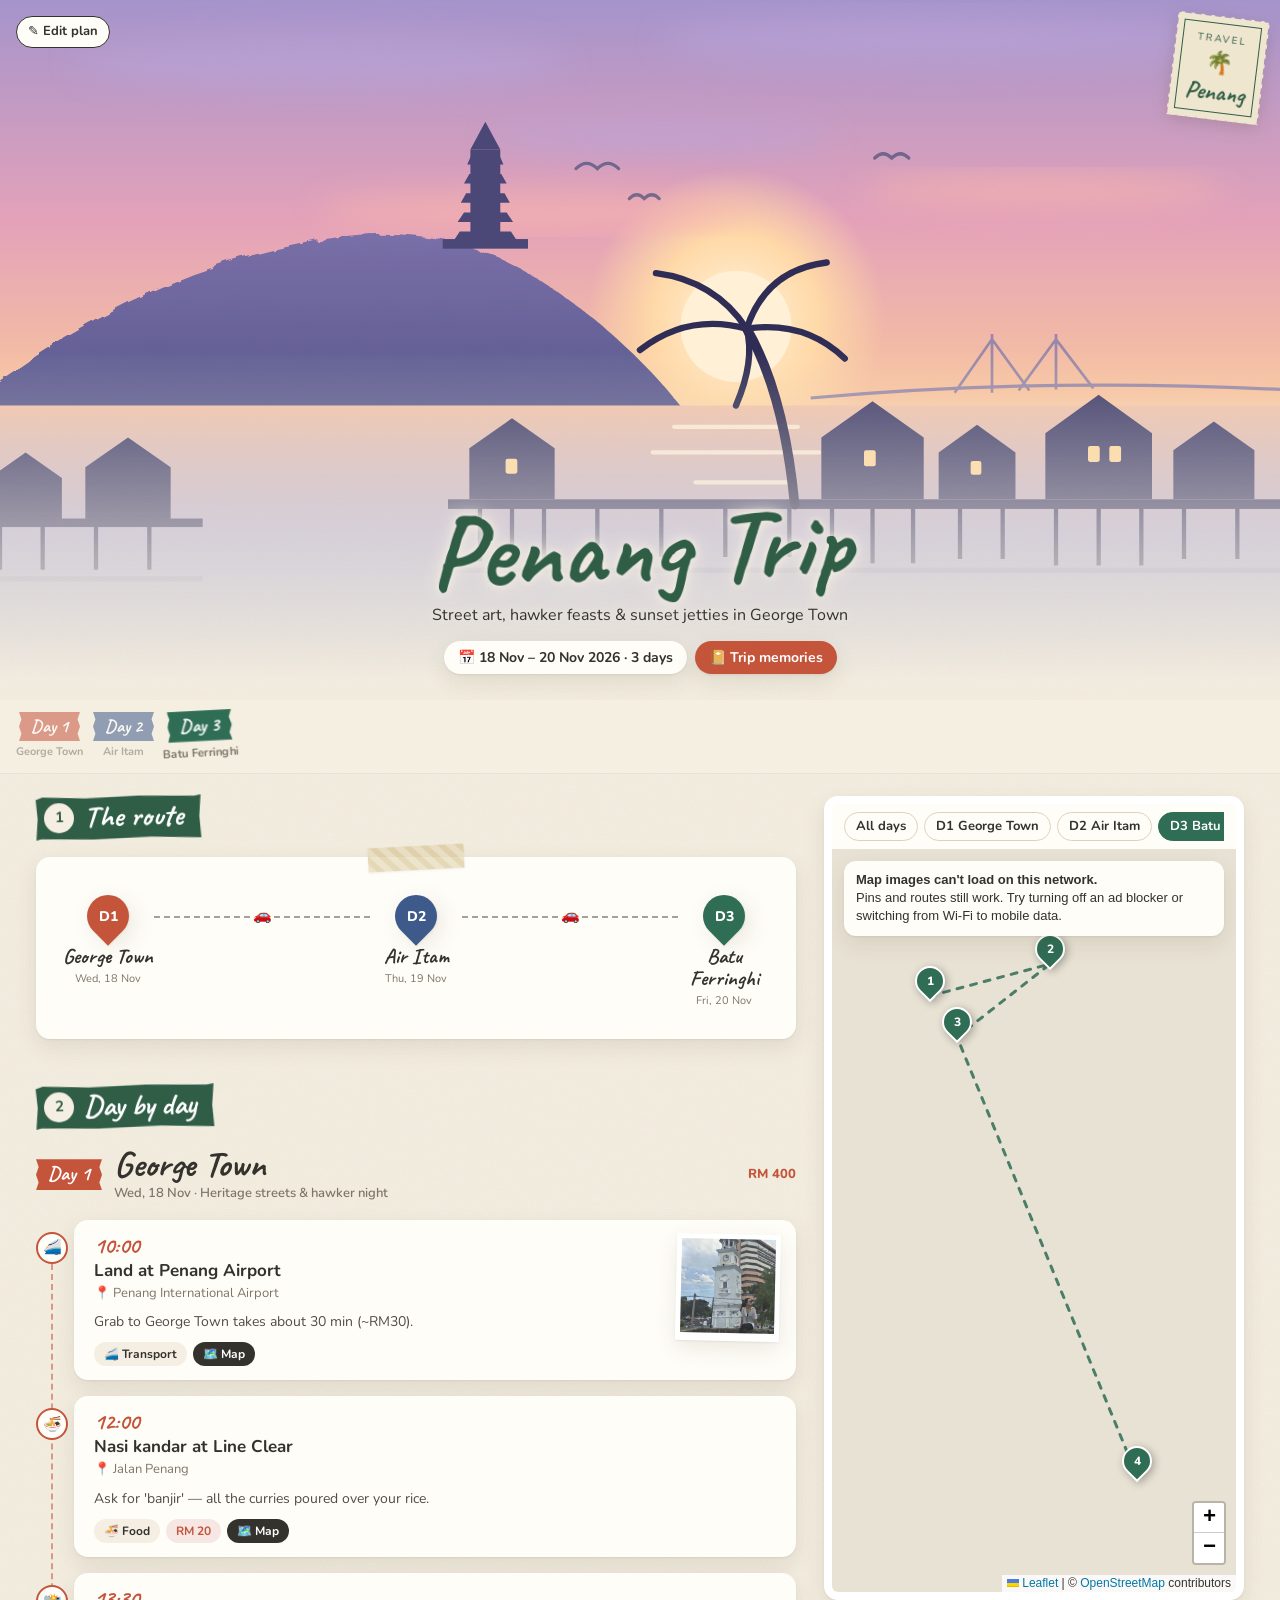
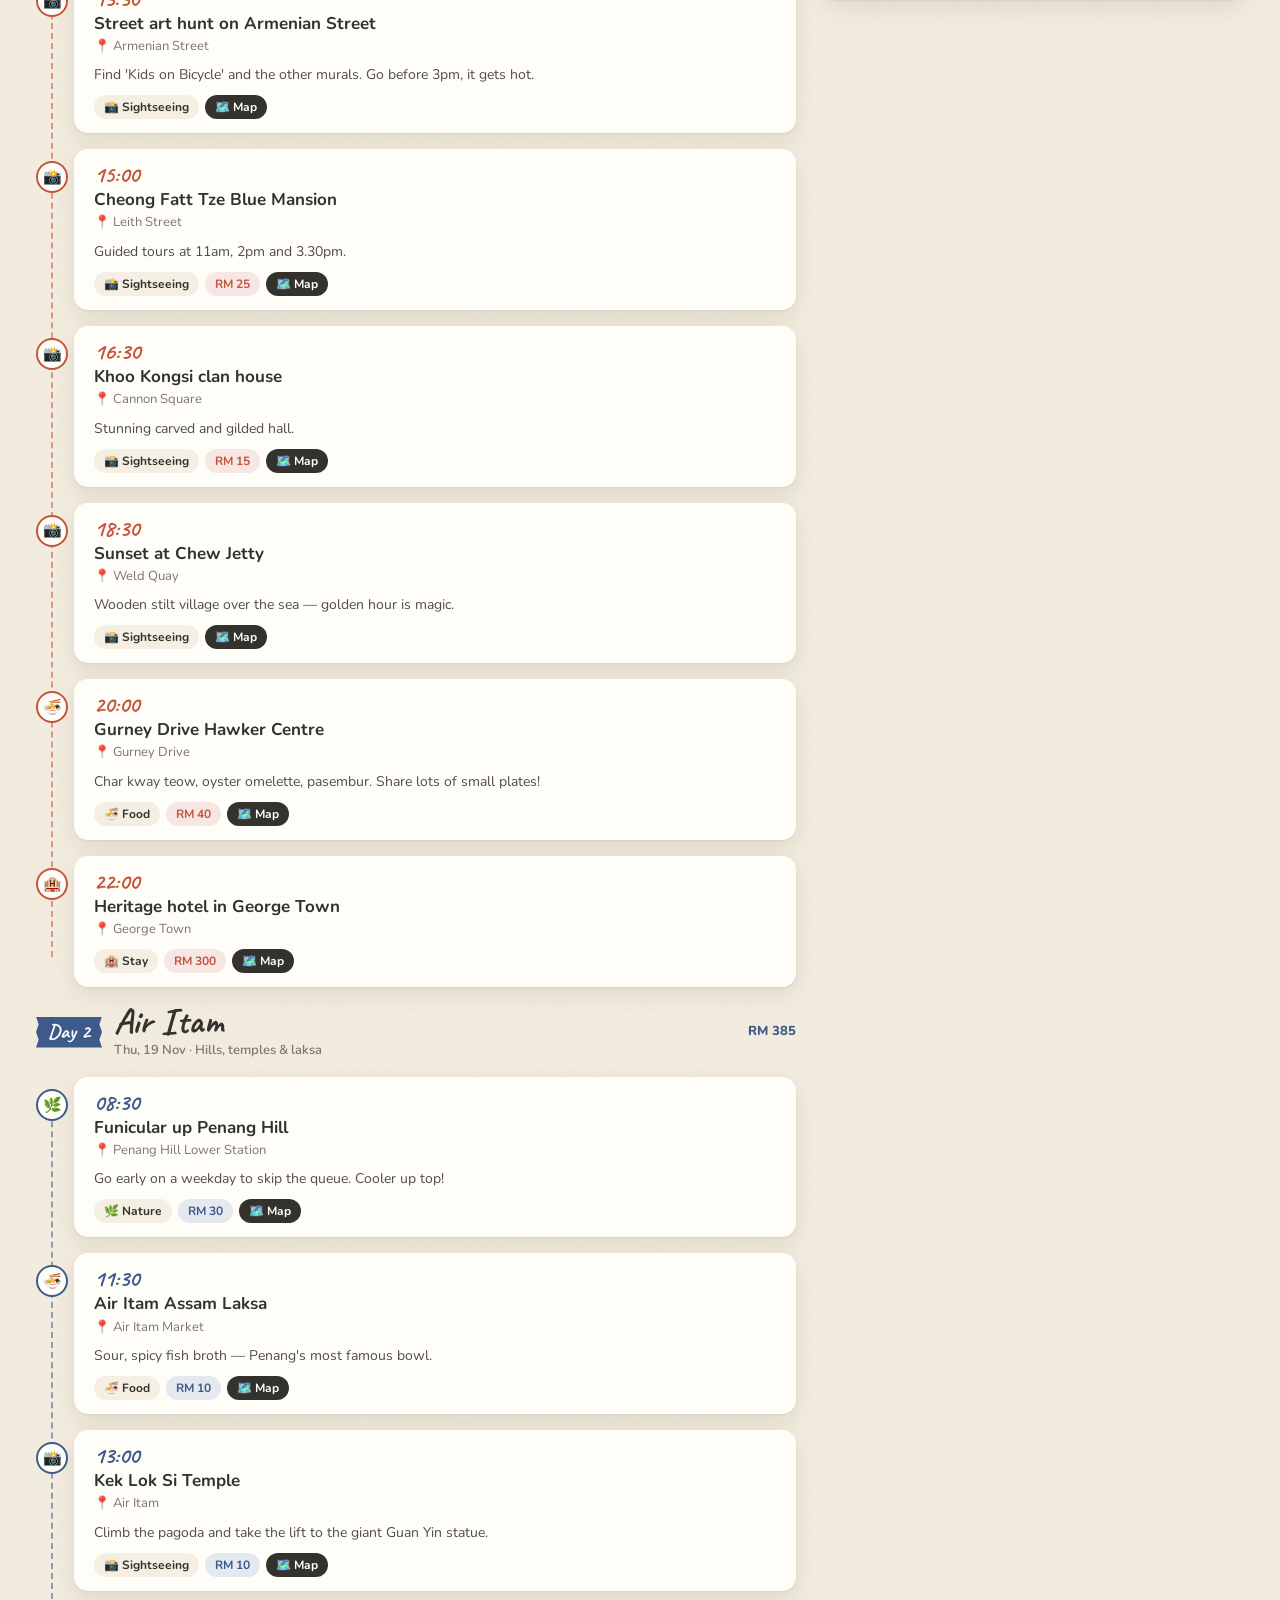
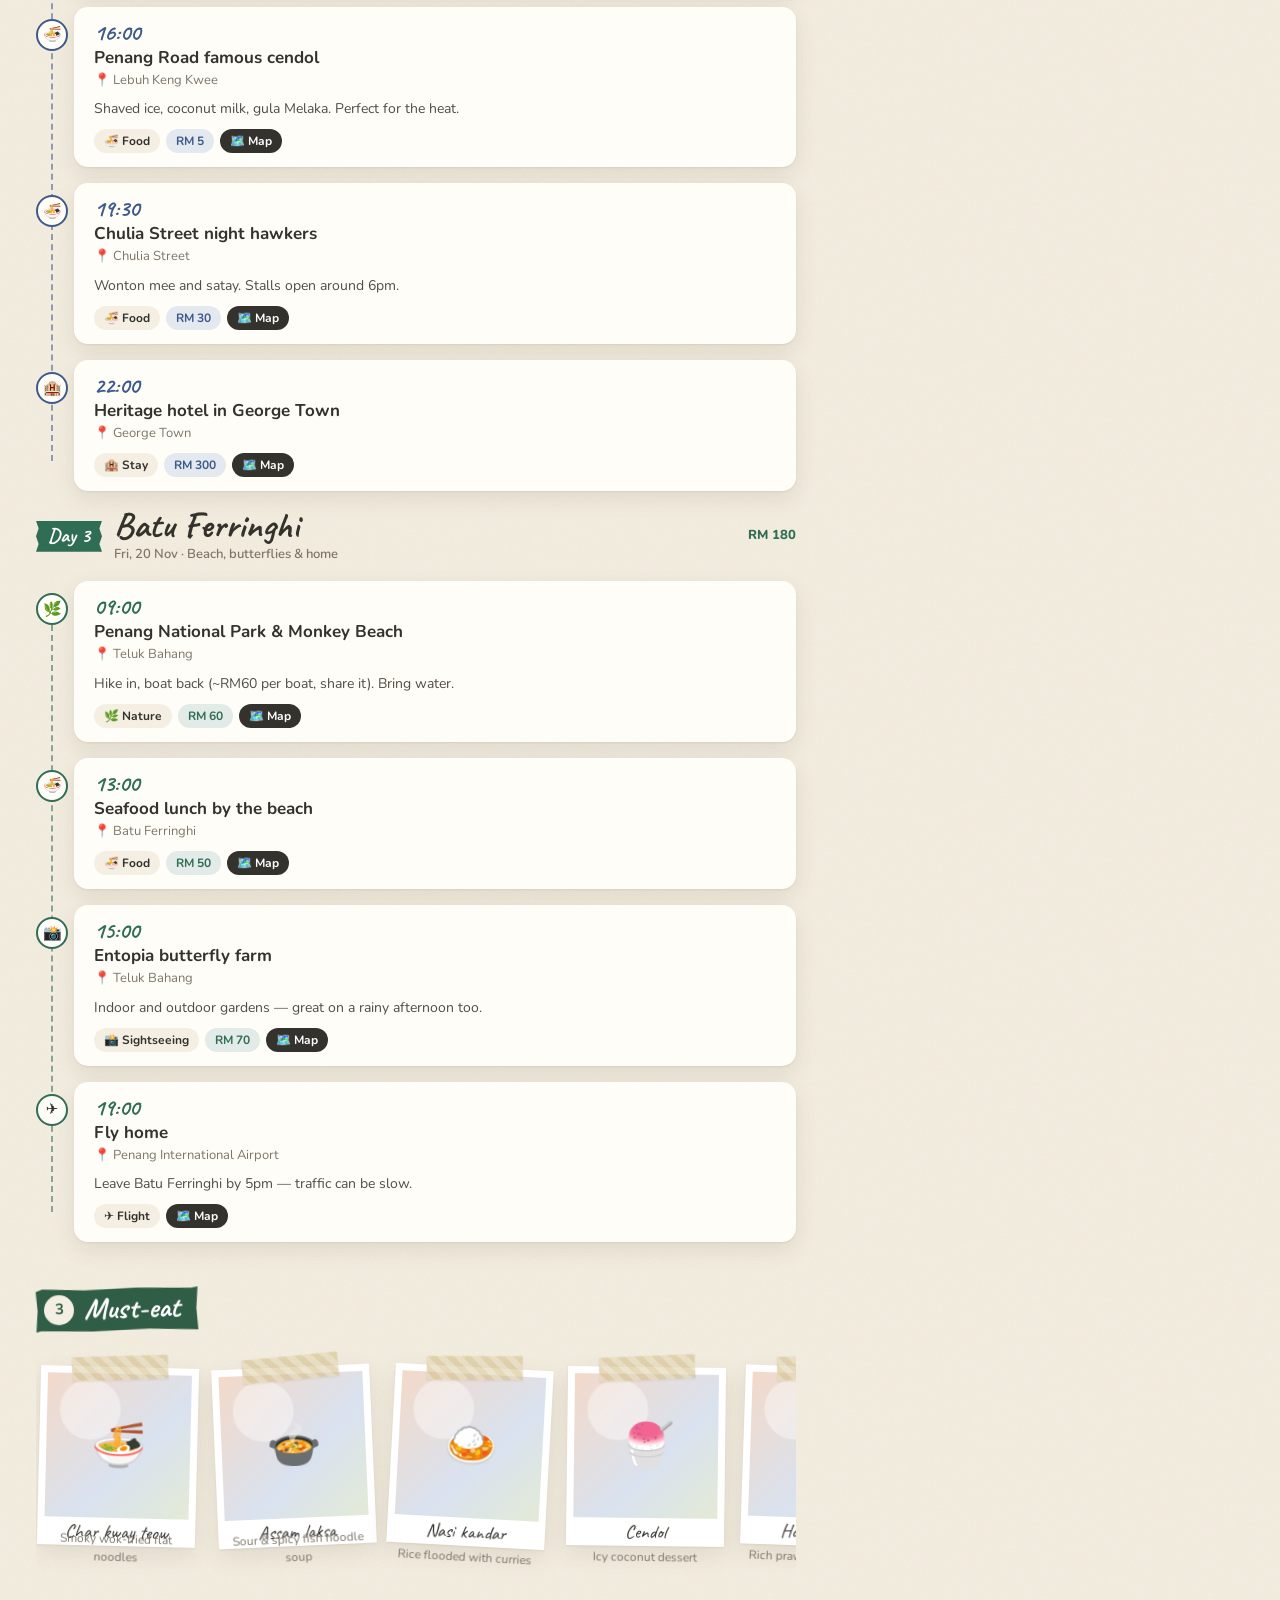
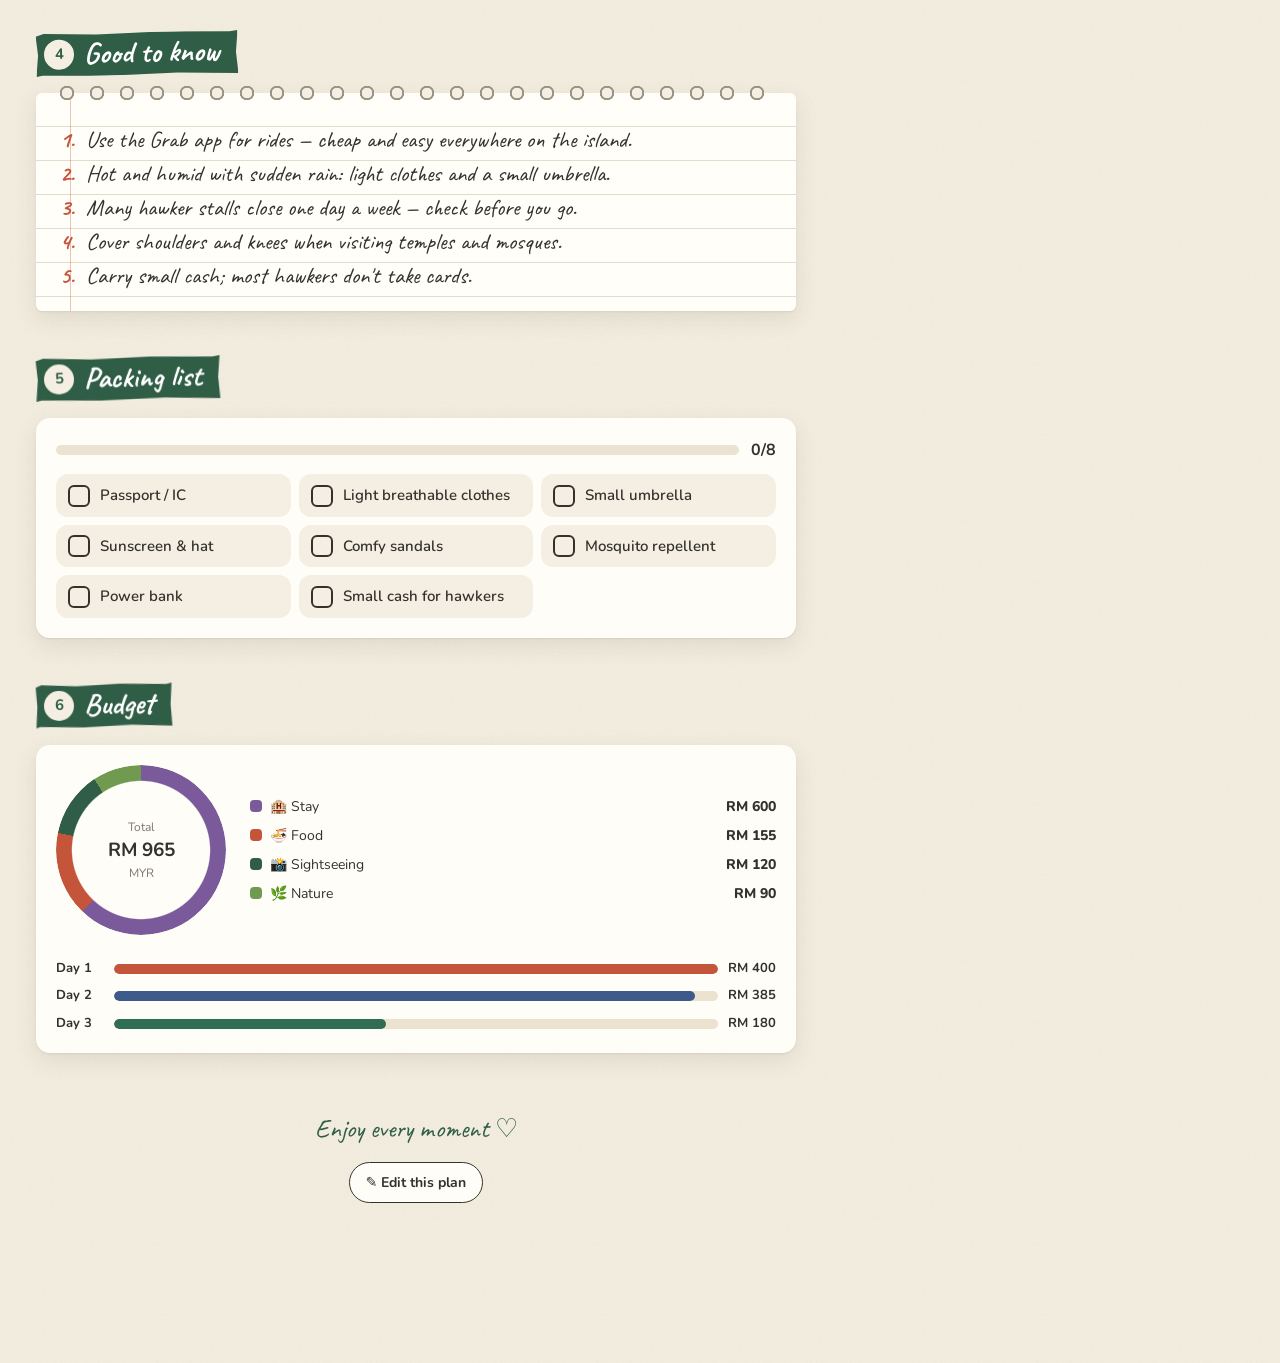
==== commit 18af0985: "Sharper map: OpenFreeMap vector tiles OpenStreetMap picture tiles look blurry on Retina and phone sc" ====
--- a/index.html
+++ b/index.html
@@ -9,6 +9,7 @@
   <link rel="preconnect" href="https://fonts.gstatic.com" crossorigin>
   <link href="https://fonts.googleapis.com/css2?family=Caveat:wght@500;700&family=Nunito:wght@400;600;700;800&display=swap" rel="stylesheet">
   <link rel="stylesheet" href="vendor/leaflet.css">
+  <link rel="stylesheet" href="vendor/maplibre-gl.css">
   <link rel="stylesheet" href="css/style.css">
 </head>
 <body>
@@ -76,6 +77,8 @@
   <div class="lightbox" id="lightbox"><figure><img alt=""><figcaption></figcaption></figure></div>
 
   <script src="vendor/leaflet.js"></script>
+  <script src="vendor/maplibre-gl.js"></script>
+  <script src="vendor/leaflet-maplibre-gl.js"></script>
   <script type="module" src="js/plan.js"></script>
 </body>
 </html>
--- a/vendor/maplibre-gl.css
+++ b/vendor/maplibre-gl.css
@@ -0,0 +1 @@
+.maplibregl-map{font:12px/20px Helvetica Neue,Arial,Helvetica,sans-serif;overflow:hidden;position:relative;-webkit-tap-highlight-color:rgb(0 0 0/0)}.maplibregl-canvas{left:0;position:absolute;top:0}.maplibregl-map:fullscreen{height:100%;width:100%}.maplibregl-ctrl-group button.maplibregl-ctrl-compass{touch-action:none}.maplibregl-canvas-container.maplibregl-interactive,.maplibregl-ctrl-group button.maplibregl-ctrl-compass{cursor:grab;-webkit-user-select:none;-moz-user-select:none;user-select:none}.maplibregl-canvas-container.maplibregl-interactive.maplibregl-track-pointer{cursor:pointer}.maplibregl-canvas-container.maplibregl-interactive:active,.maplibregl-ctrl-group button.maplibregl-ctrl-compass:active{cursor:grabbing}.maplibregl-canvas-container.maplibregl-touch-zoom-rotate,.maplibregl-canvas-container.maplibregl-touch-zoom-rotate .maplibregl-canvas{touch-action:pan-x pan-y}.maplibregl-canvas-container.maplibregl-touch-drag-pan,.maplibregl-canvas-container.maplibregl-touch-drag-pan .maplibregl-canvas{touch-action:pinch-zoom}.maplibregl-canvas-container.maplibregl-touch-zoom-rotate.maplibregl-touch-drag-pan,.maplibregl-canvas-container.maplibregl-touch-zoom-rotate.maplibregl-touch-drag-pan .maplibregl-canvas{touch-action:none}.maplibregl-canvas-container.maplibregl-touch-drag-pan.maplibregl-cooperative-gestures,.maplibregl-canvas-container.maplibregl-touch-drag-pan.maplibregl-cooperative-gestures .maplibregl-canvas{touch-action:pan-x pan-y}.maplibregl-ctrl-bottom-left,.maplibregl-ctrl-bottom-right,.maplibregl-ctrl-top-left,.maplibregl-ctrl-top-right{pointer-events:none;position:absolute;z-index:2}.maplibregl-ctrl-top-left{left:0;top:0}.maplibregl-ctrl-top-right{right:0;top:0}.maplibregl-ctrl-bottom-left{bottom:0;left:0}.maplibregl-ctrl-bottom-right{bottom:0;right:0}.maplibregl-ctrl{clear:both;pointer-events:auto;transform:translate(0)}.maplibregl-ctrl-top-left .maplibregl-ctrl{float:left;margin:10px 0 0 10px}.maplibregl-ctrl-top-right .maplibregl-ctrl{float:right;margin:10px 10px 0 0}.maplibregl-ctrl-bottom-left .maplibregl-ctrl{float:left;margin:0 0 10px 10px}.maplibregl-ctrl-bottom-right .maplibregl-ctrl{float:right;margin:0 10px 10px 0}.maplibregl-ctrl-group{background:#fff;border-radius:4px}.maplibregl-ctrl-group:not(:empty){box-shadow:0 0 0 2px rgba(0,0,0,.1)}@media (forced-colors:active){.maplibregl-ctrl-group:not(:empty){box-shadow:0 0 0 2px ButtonText}}.maplibregl-ctrl-group button{background-color:transparent;border:0;box-sizing:border-box;cursor:pointer;display:block;height:29px;outline:none;padding:0;width:29px}.maplibregl-ctrl-group button+button{border-top:1px solid #ddd}.maplibregl-ctrl button .maplibregl-ctrl-icon{background-position:50%;background-repeat:no-repeat;display:block;height:100%;width:100%}@media (forced-colors:active){.maplibregl-ctrl-icon{background-color:transparent}.maplibregl-ctrl-group button+button{border-top:1px solid ButtonText}}.maplibregl-ctrl button::-moz-focus-inner{border:0;padding:0}.maplibregl-ctrl-attrib-button:focus,.maplibregl-ctrl-group button:focus{box-shadow:0 0 2px 2px #0096ff}.maplibregl-ctrl button:disabled{cursor:not-allowed}.maplibregl-ctrl button:disabled .maplibregl-ctrl-icon{opacity:.25}.maplibregl-ctrl button:not(:disabled):hover{background-color:rgb(0 0 0/5%)}.maplibregl-ctrl-group button:focus:focus-visible{box-shadow:0 0 2px 2px #0096ff}.maplibregl-ctrl-group button:focus:not(:focus-visible){box-shadow:none}.maplibregl-ctrl-group button:focus:first-child{border-radius:4px 4px 0 0}.maplibregl-ctrl-group button:focus:last-child{border-radius:0 0 4px 4px}.maplibregl-ctrl-group button:focus:only-child{border-radius:inherit}.maplibregl-ctrl button.maplibregl-ctrl-zoom-out .maplibregl-ctrl-icon{background-image:url("data:image/svg+xml;charset=utf-8,%3Csvg xmlns='http://www.w3.org/2000/svg' width='29' height='29' fill='%23333' viewBox='0 0 29 29'%3E%3Cpath d='M10 13c-.75 0-1.5.75-1.5 1.5S9.25 16 10 16h9c.75 0 1.5-.75 1.5-1.5S19.75 13 19 13z'/%3E%3C/svg%3E")}.maplibregl-ctrl button.maplibregl-ctrl-zoom-in .maplibregl-ctrl-icon{background-image:url("data:image/svg+xml;charset=utf-8,%3Csvg xmlns='http://www.w3.org/2000/svg' width='29' height='29' fill='%23333' viewBox='0 0 29 29'%3E%3Cpath d='M14.5 8.5c-.75 0-1.5.75-1.5 1.5v3h-3c-.75 0-1.5.75-1.5 1.5S9.25 16 10 16h3v3c0 .75.75 1.5 1.5 1.5S16 19.75 16 19v-3h3c.75 0 1.5-.75 1.5-1.5S19.75 13 19 13h-3v-3c0-.75-.75-1.5-1.5-1.5'/%3E%3C/svg%3E")}@media (forced-colors:active){.maplibregl-ctrl button.maplibregl-ctrl-zoom-out .maplibregl-ctrl-icon{background-image:url("data:image/svg+xml;charset=utf-8,%3Csvg xmlns='http://www.w3.org/2000/svg' width='29' height='29' fill='%23fff' viewBox='0 0 29 29'%3E%3Cpath d='M10 13c-.75 0-1.5.75-1.5 1.5S9.25 16 10 16h9c.75 0 1.5-.75 1.5-1.5S19.75 13 19 13z'/%3E%3C/svg%3E")}.maplibregl-ctrl button.maplibregl-ctrl-zoom-in .maplibregl-ctrl-icon{background-image:url("data:image/svg+xml;charset=utf-8,%3Csvg xmlns='http://www.w3.org/2000/svg' width='29' height='29' fill='%23fff' viewBox='0 0 29 29'%3E%3Cpath d='M14.5 8.5c-.75 0-1.5.75-1.5 1.5v3h-3c-.75 0-1.5.75-1.5 1.5S9.25 16 10 16h3v3c0 .75.75 1.5 1.5 1.5S16 19.75 16 19v-3h3c.75 0 1.5-.75 1.5-1.5S19.75 13 19 13h-3v-3c0-.75-.75-1.5-1.5-1.5'/%3E%3C/svg%3E")}}@media (forced-colors:active) and (prefers-color-scheme:light){.maplibregl-ctrl button.maplibregl-ctrl-zoom-out .maplibregl-ctrl-icon{background-image:url("data:image/svg+xml;charset=utf-8,%3Csvg xmlns='http://www.w3.org/2000/svg' width='29' height='29' viewBox='0 0 29 29'%3E%3Cpath d='M10 13c-.75 0-1.5.75-1.5 1.5S9.25 16 10 16h9c.75 0 1.5-.75 1.5-1.5S19.75 13 19 13z'/%3E%3C/svg%3E")}.maplibregl-ctrl button.maplibregl-ctrl-zoom-in .maplibregl-ctrl-icon{background-image:url("data:image/svg+xml;charset=utf-8,%3Csvg xmlns='http://www.w3.org/2000/svg' width='29' height='29' viewBox='0 0 29 29'%3E%3Cpath d='M14.5 8.5c-.75 0-1.5.75-1.5 1.5v3h-3c-.75 0-1.5.75-1.5 1.5S9.25 16 10 16h3v3c0 .75.75 1.5 1.5 1.5S16 19.75 16 19v-3h3c.75 0 1.5-.75 1.5-1.5S19.75 13 19 13h-3v-3c0-.75-.75-1.5-1.5-1.5'/%3E%3C/svg%3E")}}.maplibregl-ctrl button.maplibregl-ctrl-fullscreen .maplibregl-ctrl-icon{background-image:url("data:image/svg+xml;charset=utf-8,%3Csvg xmlns='http://www.w3.org/2000/svg' width='29' height='29' fill='%23333' viewBox='0 0 29 29'%3E%3Cpath d='M24 16v5.5c0 1.75-.75 2.5-2.5 2.5H16v-1l3-1.5-4-5.5 1-1 5.5 4 1.5-3zM6 16l1.5 3 5.5-4 1 1-4 5.5 3 1.5v1H7.5C5.75 24 5 23.25 5 21.5V16zm7-11v1l-3 1.5 4 5.5-1 1-5.5-4L6 13H5V7.5C5 5.75 5.75 5 7.5 5zm11 2.5c0-1.75-.75-2.5-2.5-2.5H16v1l3 1.5-4 5.5 1 1 5.5-4 1.5 3h1z'/%3E%3C/svg%3E")}.maplibregl-ctrl button.maplibregl-ctrl-shrink .maplibregl-ctrl-icon{background-image:url("data:image/svg+xml;charset=utf-8,%3Csvg xmlns='http://www.w3.org/2000/svg' width='29' height='29' viewBox='0 0 29 29'%3E%3Cpath d='M18.5 16c-1.75 0-2.5.75-2.5 2.5V24h1l1.5-3 5.5 4 1-1-4-5.5 3-1.5v-1zM13 18.5c0-1.75-.75-2.5-2.5-2.5H5v1l3 1.5L4 24l1 1 5.5-4 1.5 3h1zm3-8c0 1.75.75 2.5 2.5 2.5H24v-1l-3-1.5L25 5l-1-1-5.5 4L17 5h-1zM10.5 13c1.75 0 2.5-.75 2.5-2.5V5h-1l-1.5 3L5 4 4 5l4 5.5L5 12v1z'/%3E%3C/svg%3E")}@media (forced-colors:active){.maplibregl-ctrl button.maplibregl-ctrl-fullscreen .maplibregl-ctrl-icon{background-image:url("data:image/svg+xml;charset=utf-8,%3Csvg xmlns='http://www.w3.org/2000/svg' width='29' height='29' fill='%23fff' viewBox='0 0 29 29'%3E%3Cpath d='M24 16v5.5c0 1.75-.75 2.5-2.5 2.5H16v-1l3-1.5-4-5.5 1-1 5.5 4 1.5-3zM6 16l1.5 3 5.5-4 1 1-4 5.5 3 1.5v1H7.5C5.75 24 5 23.25 5 21.5V16zm7-11v1l-3 1.5 4 5.5-1 1-5.5-4L6 13H5V7.5C5 5.75 5.75 5 7.5 5zm11 2.5c0-1.75-.75-2.5-2.5-2.5H16v1l3 1.5-4 5.5 1 1 5.5-4 1.5 3h1z'/%3E%3C/svg%3E")}.maplibregl-ctrl button.maplibregl-ctrl-shrink .maplibregl-ctrl-icon{background-image:url("data:image/svg+xml;charset=utf-8,%3Csvg xmlns='http://www.w3.org/2000/svg' width='29' height='29' fill='%23fff' viewBox='0 0 29 29'%3E%3Cpath d='M18.5 16c-1.75 0-2.5.75-2.5 2.5V24h1l1.5-3 5.5 4 1-1-4-5.5 3-1.5v-1zM13 18.5c0-1.75-.75-2.5-2.5-2.5H5v1l3 1.5L4 24l1 1 5.5-4 1.5 3h1zm3-8c0 1.75.75 2.5 2.5 2.5H24v-1l-3-1.5L25 5l-1-1-5.5 4L17 5h-1zM10.5 13c1.75 0 2.5-.75 2.5-2.5V5h-1l-1.5 3L5 4 4 5l4 5.5L5 12v1z'/%3E%3C/svg%3E")}}@media (forced-colors:active) and (prefers-color-scheme:light){.maplibregl-ctrl button.maplibregl-ctrl-fullscreen .maplibregl-ctrl-icon{background-image:url("data:image/svg+xml;charset=utf-8,%3Csvg xmlns='http://www.w3.org/2000/svg' width='29' height='29' viewBox='0 0 29 29'%3E%3Cpath d='M24 16v5.5c0 1.75-.75 2.5-2.5 2.5H16v-1l3-1.5-4-5.5 1-1 5.5 4 1.5-3zM6 16l1.5 3 5.5-4 1 1-4 5.5 3 1.5v1H7.5C5.75 24 5 23.25 5 21.5V16zm7-11v1l-3 1.5 4 5.5-1 1-5.5-4L6 13H5V7.5C5 5.75 5.75 5 7.5 5zm11 2.5c0-1.75-.75-2.5-2.5-2.5H16v1l3 1.5-4 5.5 1 1 5.5-4 1.5 3h1z'/%3E%3C/svg%3E")}.maplibregl-ctrl button.maplibregl-ctrl-shrink .maplibregl-ctrl-icon{background-image:url("data:image/svg+xml;charset=utf-8,%3Csvg xmlns='http://www.w3.org/2000/svg' width='29' height='29' viewBox='0 0 29 29'%3E%3Cpath d='M18.5 16c-1.75 0-2.5.75-2.5 2.5V24h1l1.5-3 5.5 4 1-1-4-5.5 3-1.5v-1zM13 18.5c0-1.75-.75-2.5-2.5-2.5H5v1l3 1.5L4 24l1 1 5.5-4 1.5 3h1zm3-8c0 1.75.75 2.5 2.5 2.5H24v-1l-3-1.5L25 5l-1-1-5.5 4L17 5h-1zM10.5 13c1.75 0 2.5-.75 2.5-2.5V5h-1l-1.5 3L5 4 4 5l4 5.5L5 12v1z'/%3E%3C/svg%3E")}}.maplibregl-ctrl button.maplibregl-ctrl-compass .maplibregl-ctrl-icon{background-image:url("data:image/svg+xml;charset=utf-8,%3Csvg xmlns='http://www.w3.org/2000/svg' width='29' height='29' fill='%23333' viewBox='0 0 29 29'%3E%3Cpath d='m10.5 14 4-8 4 8z'/%3E%3Cpath fill='%23ccc' d='m10.5 16 4 8 4-8z'/%3E%3C/svg%3E")}@media (forced-colors:active){.maplibregl-ctrl button.maplibregl-ctrl-compass .maplibregl-ctrl-icon{background-image:url("data:image/svg+xml;charset=utf-8,%3Csvg xmlns='http://www.w3.org/2000/svg' width='29' height='29' fill='%23fff' viewBox='0 0 29 29'%3E%3Cpath d='m10.5 14 4-8 4 8z'/%3E%3Cpath fill='%23ccc' d='m10.5 16 4 8 4-8z'/%3E%3C/svg%3E")}}@media (forced-colors:active) and (prefers-color-scheme:light){.maplibregl-ctrl button.maplibregl-ctrl-compass .maplibregl-ctrl-icon{background-image:url("data:image/svg+xml;charset=utf-8,%3Csvg xmlns='http://www.w3.org/2000/svg' width='29' height='29' viewBox='0 0 29 29'%3E%3Cpath d='m10.5 14 4-8 4 8z'/%3E%3Cpath fill='%23ccc' d='m10.5 16 4 8 4-8z'/%3E%3C/svg%3E")}}.maplibregl-ctrl button.maplibregl-ctrl-terrain .maplibregl-ctrl-icon{background-image:url("data:image/svg+xml;charset=utf-8,%3Csvg xmlns='http://www.w3.org/2000/svg' width='22' height='22' fill='%23333' viewBox='0 0 22 22'%3E%3Cpath d='m1.754 13.406 4.453-4.851 3.09 3.09 3.281 3.277.969-.969-3.309-3.312 3.844-4.121 6.148 6.886h1.082v-.855l-7.207-8.07-4.84 5.187L6.169 6.57l-5.48 5.965v.871ZM.688 16.844h20.625v1.375H.688Zm0 0'/%3E%3C/svg%3E")}.maplibregl-ctrl button.maplibregl-ctrl-terrain-enabled .maplibregl-ctrl-icon{background-image:url("data:image/svg+xml;charset=utf-8,%3Csvg xmlns='http://www.w3.org/2000/svg' width='22' height='22' fill='%2333b5e5' viewBox='0 0 22 22'%3E%3Cpath d='m1.754 13.406 4.453-4.851 3.09 3.09 3.281 3.277.969-.969-3.309-3.312 3.844-4.121 6.148 6.886h1.082v-.855l-7.207-8.07-4.84 5.187L6.169 6.57l-5.48 5.965v.871ZM.688 16.844h20.625v1.375H.688Zm0 0'/%3E%3C/svg%3E")}.maplibregl-ctrl button.maplibregl-ctrl-geolocate .maplibregl-ctrl-icon{background-image:url("data:image/svg+xml;charset=utf-8,%3Csvg xmlns='http://www.w3.org/2000/svg' width='29' height='29' fill='%23333' viewBox='0 0 20 20'%3E%3Cpath d='M10 4C9 4 9 5 9 5v.1A5 5 0 0 0 5.1 9H5s-1 0-1 1 1 1 1 1h.1A5 5 0 0 0 9 14.9v.1s0 1 1 1 1-1 1-1v-.1a5 5 0 0 0 3.9-3.9h.1s1 0 1-1-1-1-1-1h-.1A5 5 0 0 0 11 5.1V5s0-1-1-1m0 2.5a3.5 3.5 0 1 1 0 7 3.5 3.5 0 1 1 0-7'/%3E%3Ccircle cx='10' cy='10' r='2'/%3E%3C/svg%3E")}.maplibregl-ctrl button.maplibregl-ctrl-geolocate:disabled .maplibregl-ctrl-icon{background-image:url("data:image/svg+xml;charset=utf-8,%3Csvg xmlns='http://www.w3.org/2000/svg' width='29' height='29' fill='%23aaa' viewBox='0 0 20 20'%3E%3Cpath d='M10 4C9 4 9 5 9 5v.1A5 5 0 0 0 5.1 9H5s-1 0-1 1 1 1 1 1h.1A5 5 0 0 0 9 14.9v.1s0 1 1 1 1-1 1-1v-.1a5 5 0 0 0 3.9-3.9h.1s1 0 1-1-1-1-1-1h-.1A5 5 0 0 0 11 5.1V5s0-1-1-1m0 2.5a3.5 3.5 0 1 1 0 7 3.5 3.5 0 1 1 0-7'/%3E%3Ccircle cx='10' cy='10' r='2'/%3E%3Cpath fill='red' d='m14 5 1 1-9 9-1-1z'/%3E%3C/svg%3E")}.maplibregl-ctrl button.maplibregl-ctrl-geolocate.maplibregl-ctrl-geolocate-active .maplibregl-ctrl-icon{background-image:url("data:image/svg+xml;charset=utf-8,%3Csvg xmlns='http://www.w3.org/2000/svg' width='29' height='29' fill='%2333b5e5' viewBox='0 0 20 20'%3E%3Cpath d='M10 4C9 4 9 5 9 5v.1A5 5 0 0 0 5.1 9H5s-1 0-1 1 1 1 1 1h.1A5 5 0 0 0 9 14.9v.1s0 1 1 1 1-1 1-1v-.1a5 5 0 0 0 3.9-3.9h.1s1 0 1-1-1-1-1-1h-.1A5 5 0 0 0 11 5.1V5s0-1-1-1m0 2.5a3.5 3.5 0 1 1 0 7 3.5 3.5 0 1 1 0-7'/%3E%3Ccircle cx='10' cy='10' r='2'/%3E%3C/svg%3E")}.maplibregl-ctrl button.maplibregl-ctrl-geolocate.maplibregl-ctrl-geolocate-active-error .maplibregl-ctrl-icon{background-image:url("data:image/svg+xml;charset=utf-8,%3Csvg xmlns='http://www.w3.org/2000/svg' width='29' height='29' fill='%23e58978' viewBox='0 0 20 20'%3E%3Cpath d='M10 4C9 4 9 5 9 5v.1A5 5 0 0 0 5.1 9H5s-1 0-1 1 1 1 1 1h.1A5 5 0 0 0 9 14.9v.1s0 1 1 1 1-1 1-1v-.1a5 5 0 0 0 3.9-3.9h.1s1 0 1-1-1-1-1-1h-.1A5 5 0 0 0 11 5.1V5s0-1-1-1m0 2.5a3.5 3.5 0 1 1 0 7 3.5 3.5 0 1 1 0-7'/%3E%3Ccircle cx='10' cy='10' r='2'/%3E%3C/svg%3E")}.maplibregl-ctrl button.maplibregl-ctrl-geolocate.maplibregl-ctrl-geolocate-background .maplibregl-ctrl-icon{background-image:url("data:image/svg+xml;charset=utf-8,%3Csvg xmlns='http://www.w3.org/2000/svg' width='29' height='29' fill='%2333b5e5' viewBox='0 0 20 20'%3E%3Cpath d='M10 4C9 4 9 5 9 5v.1A5 5 0 0 0 5.1 9H5s-1 0-1 1 1 1 1 1h.1A5 5 0 0 0 9 14.9v.1s0 1 1 1 1-1 1-1v-.1a5 5 0 0 0 3.9-3.9h.1s1 0 1-1-1-1-1-1h-.1A5 5 0 0 0 11 5.1V5s0-1-1-1m0 2.5a3.5 3.5 0 1 1 0 7 3.5 3.5 0 1 1 0-7'/%3E%3C/svg%3E")}.maplibregl-ctrl button.maplibregl-ctrl-geolocate.maplibregl-ctrl-geolocate-background-error .maplibregl-ctrl-icon{background-image:url("data:image/svg+xml;charset=utf-8,%3Csvg xmlns='http://www.w3.org/2000/svg' width='29' height='29' fill='%23e54e33' viewBox='0 0 20 20'%3E%3Cpath d='M10 4C9 4 9 5 9 5v.1A5 5 0 0 0 5.1 9H5s-1 0-1 1 1 1 1 1h.1A5 5 0 0 0 9 14.9v.1s0 1 1 1 1-1 1-1v-.1a5 5 0 0 0 3.9-3.9h.1s1 0 1-1-1-1-1-1h-.1A5 5 0 0 0 11 5.1V5s0-1-1-1m0 2.5a3.5 3.5 0 1 1 0 7 3.5 3.5 0 1 1 0-7'/%3E%3C/svg%3E")}.maplibregl-ctrl button.maplibregl-ctrl-geolocate.maplibregl-ctrl-geolocate-waiting .maplibregl-ctrl-icon{animation:maplibregl-spin 2s linear infinite}@media (forced-colors:active){.maplibregl-ctrl button.maplibregl-ctrl-geolocate .maplibregl-ctrl-icon{background-image:url("data:image/svg+xml;charset=utf-8,%3Csvg xmlns='http://www.w3.org/2000/svg' width='29' height='29' fill='%23fff' viewBox='0 0 20 20'%3E%3Cpath d='M10 4C9 4 9 5 9 5v.1A5 5 0 0 0 5.1 9H5s-1 0-1 1 1 1 1 1h.1A5 5 0 0 0 9 14.9v.1s0 1 1 1 1-1 1-1v-.1a5 5 0 0 0 3.9-3.9h.1s1 0 1-1-1-1-1-1h-.1A5 5 0 0 0 11 5.1V5s0-1-1-1m0 2.5a3.5 3.5 0 1 1 0 7 3.5 3.5 0 1 1 0-7'/%3E%3Ccircle cx='10' cy='10' r='2'/%3E%3C/svg%3E")}.maplibregl-ctrl button.maplibregl-ctrl-geolocate:disabled .maplibregl-ctrl-icon{background-image:url("data:image/svg+xml;charset=utf-8,%3Csvg xmlns='http://www.w3.org/2000/svg' width='29' height='29' fill='%23999' viewBox='0 0 20 20'%3E%3Cpath d='M10 4C9 4 9 5 9 5v.1A5 5 0 0 0 5.1 9H5s-1 0-1 1 1 1 1 1h.1A5 5 0 0 0 9 14.9v.1s0 1 1 1 1-1 1-1v-.1a5 5 0 0 0 3.9-3.9h.1s1 0 1-1-1-1-1-1h-.1A5 5 0 0 0 11 5.1V5s0-1-1-1m0 2.5a3.5 3.5 0 1 1 0 7 3.5 3.5 0 1 1 0-7'/%3E%3Ccircle cx='10' cy='10' r='2'/%3E%3Cpath fill='red' d='m14 5 1 1-9 9-1-1z'/%3E%3C/svg%3E")}.maplibregl-ctrl button.maplibregl-ctrl-geolocate.maplibregl-ctrl-geolocate-active .maplibregl-ctrl-icon{background-image:url("data:image/svg+xml;charset=utf-8,%3Csvg xmlns='http://www.w3.org/2000/svg' width='29' height='29' fill='%2333b5e5' viewBox='0 0 20 20'%3E%3Cpath d='M10 4C9 4 9 5 9 5v.1A5 5 0 0 0 5.1 9H5s-1 0-1 1 1 1 1 1h.1A5 5 0 0 0 9 14.9v.1s0 1 1 1 1-1 1-1v-.1a5 5 0 0 0 3.9-3.9h.1s1 0 1-1-1-1-1-1h-.1A5 5 0 0 0 11 5.1V5s0-1-1-1m0 2.5a3.5 3.5 0 1 1 0 7 3.5 3.5 0 1 1 0-7'/%3E%3Ccircle cx='10' cy='10' r='2'/%3E%3C/svg%3E")}.maplibregl-ctrl button.maplibregl-ctrl-geolocate.maplibregl-ctrl-geolocate-active-error .maplibregl-ctrl-icon{background-image:url("data:image/svg+xml;charset=utf-8,%3Csvg xmlns='http://www.w3.org/2000/svg' width='29' height='29' fill='%23e58978' viewBox='0 0 20 20'%3E%3Cpath d='M10 4C9 4 9 5 9 5v.1A5 5 0 0 0 5.1 9H5s-1 0-1 1 1 1 1 1h.1A5 5 0 0 0 9 14.9v.1s0 1 1 1 1-1 1-1v-.1a5 5 0 0 0 3.9-3.9h.1s1 0 1-1-1-1-1-1h-.1A5 5 0 0 0 11 5.1V5s0-1-1-1m0 2.5a3.5 3.5 0 1 1 0 7 3.5 3.5 0 1 1 0-7'/%3E%3Ccircle cx='10' cy='10' r='2'/%3E%3C/svg%3E")}.maplibregl-ctrl button.maplibregl-ctrl-geolocate.maplibregl-ctrl-geolocate-background .maplibregl-ctrl-icon{background-image:url("data:image/svg+xml;charset=utf-8,%3Csvg xmlns='http://www.w3.org/2000/svg' width='29' height='29' fill='%2333b5e5' viewBox='0 0 20 20'%3E%3Cpath d='M10 4C9 4 9 5 9 5v.1A5 5 0 0 0 5.1 9H5s-1 0-1 1 1 1 1 1h.1A5 5 0 0 0 9 14.9v.1s0 1 1 1 1-1 1-1v-.1a5 5 0 0 0 3.9-3.9h.1s1 0 1-1-1-1-1-1h-.1A5 5 0 0 0 11 5.1V5s0-1-1-1m0 2.5a3.5 3.5 0 1 1 0 7 3.5 3.5 0 1 1 0-7'/%3E%3C/svg%3E")}.maplibregl-ctrl button.maplibregl-ctrl-geolocate.maplibregl-ctrl-geolocate-background-error .maplibregl-ctrl-icon{background-image:url("data:image/svg+xml;charset=utf-8,%3Csvg xmlns='http://www.w3.org/2000/svg' width='29' height='29' fill='%23e54e33' viewBox='0 0 20 20'%3E%3Cpath d='M10 4C9 4 9 5 9 5v.1A5 5 0 0 0 5.1 9H5s-1 0-1 1 1 1 1 1h.1A5 5 0 0 0 9 14.9v.1s0 1 1 1 1-1 1-1v-.1a5 5 0 0 0 3.9-3.9h.1s1 0 1-1-1-1-1-1h-.1A5 5 0 0 0 11 5.1V5s0-1-1-1m0 2.5a3.5 3.5 0 1 1 0 7 3.5 3.5 0 1 1 0-7'/%3E%3C/svg%3E")}}@media (forced-colors:active) and (prefers-color-scheme:light){.maplibregl-ctrl button.maplibregl-ctrl-geolocate .maplibregl-ctrl-icon{background-image:url("data:image/svg+xml;charset=utf-8,%3Csvg xmlns='http://www.w3.org/2000/svg' width='29' height='29' viewBox='0 0 20 20'%3E%3Cpath d='M10 4C9 4 9 5 9 5v.1A5 5 0 0 0 5.1 9H5s-1 0-1 1 1 1 1 1h.1A5 5 0 0 0 9 14.9v.1s0 1 1 1 1-1 1-1v-.1a5 5 0 0 0 3.9-3.9h.1s1 0 1-1-1-1-1-1h-.1A5 5 0 0 0 11 5.1V5s0-1-1-1m0 2.5a3.5 3.5 0 1 1 0 7 3.5 3.5 0 1 1 0-7'/%3E%3Ccircle cx='10' cy='10' r='2'/%3E%3C/svg%3E")}.maplibregl-ctrl button.maplibregl-ctrl-geolocate:disabled .maplibregl-ctrl-icon{background-image:url("data:image/svg+xml;charset=utf-8,%3Csvg xmlns='http://www.w3.org/2000/svg' width='29' height='29' fill='%23666' viewBox='0 0 20 20'%3E%3Cpath d='M10 4C9 4 9 5 9 5v.1A5 5 0 0 0 5.1 9H5s-1 0-1 1 1 1 1 1h.1A5 5 0 0 0 9 14.9v.1s0 1 1 1 1-1 1-1v-.1a5 5 0 0 0 3.9-3.9h.1s1 0 1-1-1-1-1-1h-.1A5 5 0 0 0 11 5.1V5s0-1-1-1m0 2.5a3.5 3.5 0 1 1 0 7 3.5 3.5 0 1 1 0-7'/%3E%3Ccircle cx='10' cy='10' r='2'/%3E%3Cpath fill='red' d='m14 5 1 1-9 9-1-1z'/%3E%3C/svg%3E")}}@keyframes maplibregl-spin{0%{transform:rotate(0deg)}to{transform:rotate(1turn)}}a.maplibregl-ctrl-logo{background-image:url("data:image/svg+xml;charset=utf-8,%3Csvg xmlns='http://www.w3.org/2000/svg' width='88' height='23' fill='none'%3E%3Cpath fill='%23000' fill-opacity='.4' fill-rule='evenodd' d='M17.408 16.796h-1.827l2.501-12.095h.198l3.324 6.533.988 2.19.988-2.19 3.258-6.533h.181l2.6 12.095h-1.81l-1.218-5.644-.362-1.71-.658 1.71-2.929 5.644h-.098l-2.914-5.644-.757-1.71-.345 1.71zm1.958-3.42-.726 3.663a1.255 1.255 0 0 1-1.232 1.011h-1.827a1.255 1.255 0 0 1-1.229-1.509l2.501-12.095a1.255 1.255 0 0 1 1.23-1.001h.197a1.25 1.25 0 0 1 1.12.685l3.19 6.273 3.125-6.263a1.25 1.25 0 0 1 1.123-.695h.181a1.255 1.255 0 0 1 1.227.991l1.443 6.71a5 5 0 0 1 .314-.787l.009-.016a4.6 4.6 0 0 1 1.777-1.887c.782-.46 1.668-.667 2.611-.667a4.6 4.6 0 0 1 1.7.32l.306.134c.21-.16.474-.256.759-.256h1.694a1.255 1.255 0 0 1 1.212.925 1.255 1.255 0 0 1 1.212-.925h1.711c.284 0 .545.094.755.252.613-.3 1.312-.45 2.075-.45 1.356 0 2.557.445 3.482 1.4q.47.48.763 1.064V4.701a1.255 1.255 0 0 1 1.255-1.255h1.86A1.255 1.255 0 0 1 54.44 4.7v9.194h2.217c.19 0 .37.043.532.118v-4.77c0-.356.147-.678.385-.906a2.42 2.42 0 0 1-.682-1.71c0-.665.267-1.253.735-1.7a2.45 2.45 0 0 1 1.722-.674 2.43 2.43 0 0 1 1.705.675q.318.302.504.683V4.7a1.255 1.255 0 0 1 1.255-1.255h1.744A1.255 1.255 0 0 1 65.812 4.7v3.335a4.8 4.8 0 0 1 1.526-.246c.938 0 1.817.214 2.59.69a4.47 4.47 0 0 1 1.67 1.743v-.98a1.255 1.255 0 0 1 1.256-1.256h1.777c.233 0 .451.064.639.174a3.4 3.4 0 0 1 1.567-.372c.346 0 .861.02 1.285.232a1.25 1.25 0 0 1 .689 1.004 4.7 4.7 0 0 1 .853-.588c.795-.44 1.675-.647 2.61-.647 1.385 0 2.65.39 3.525 1.396.836.938 1.168 2.173 1.168 3.528q-.001.515-.056 1.051a1.255 1.255 0 0 1-.947 1.09l.408.952a1.255 1.255 0 0 1-.477 1.552c-.418.268-.92.463-1.458.612-.613.171-1.304.244-2.049.244-1.06 0-2.043-.207-2.886-.698l-.015-.008c-.798-.48-1.419-1.135-1.818-1.963l-.004-.008a5.8 5.8 0 0 1-.548-2.512q0-.429.053-.843a1.3 1.3 0 0 1-.333-.086l-.166-.004c-.223 0-.426.062-.643.228-.03.024-.142.139-.142.59v3.883a1.255 1.255 0 0 1-1.256 1.256h-1.777a1.255 1.255 0 0 1-1.256-1.256V15.69l-.032.057a4.8 4.8 0 0 1-1.86 1.833 5.04 5.04 0 0 1-2.484.634 4.5 4.5 0 0 1-1.935-.424 1.25 1.25 0 0 1-.764.258h-1.71a1.255 1.255 0 0 1-1.256-1.255V7.687a2.4 2.4 0 0 1-.428.625c.253.23.412.561.412.93v7.553a1.255 1.255 0 0 1-1.256 1.255h-1.843a1.25 1.25 0 0 1-.894-.373c-.228.23-.544.373-.894.373H51.32a1.255 1.255 0 0 1-1.256-1.255v-1.251l-.061.117a4.7 4.7 0 0 1-1.782 1.884 4.77 4.77 0 0 1-2.485.67 5.6 5.6 0 0 1-1.485-.188l.009 2.764a1.255 1.255 0 0 1-1.255 1.259h-1.729a1.255 1.255 0 0 1-1.255-1.255v-3.537a1.255 1.255 0 0 1-1.167.793h-1.679a1.25 1.25 0 0 1-.77-.263 4.5 4.5 0 0 1-1.945.429c-.885 0-1.724-.21-2.495-.632l-.017-.01a5 5 0 0 1-1.081-.836 1.255 1.255 0 0 1-1.254 1.312h-1.81a1.255 1.255 0 0 1-1.228-.99l-.782-3.625-2.044 3.939a1.25 1.25 0 0 1-1.115.676h-.098a1.25 1.25 0 0 1-1.116-.68l-2.061-3.994zM35.92 16.63l.207-.114.223-.15q.493-.356.735-.785l.061-.118.033 1.332h1.678V9.242h-1.694l-.033 1.267q-.133-.329-.526-.658l-.032-.028a3.2 3.2 0 0 0-.668-.428l-.27-.12a3.3 3.3 0 0 0-1.235-.23q-1.136-.001-1.974.493a3.36 3.36 0 0 0-1.3 1.382q-.445.89-.444 2.074 0 1.2.51 2.107a3.8 3.8 0 0 0 1.382 1.381 3.9 3.9 0 0 0 1.893.477q.795 0 1.455-.33zm-2.789-5.38q-.576.675-.575 1.762 0 1.102.559 1.794.576.675 1.645.675a2.25 2.25 0 0 0 .934-.19 2.2 2.2 0 0 0 .468-.29l.178-.161a2.2 2.2 0 0 0 .397-.561q.244-.5.244-1.15v-.115q0-.708-.296-1.267l-.043-.077a2.2 2.2 0 0 0-.633-.709l-.13-.086-.047-.028a2.1 2.1 0 0 0-1.073-.285q-1.052 0-1.629.692zm2.316 2.706c.163-.17.28-.407.28-.83v-.114c0-.292-.06-.508-.15-.68a.96.96 0 0 0-.353-.389.85.85 0 0 0-.464-.127c-.4 0-.56.114-.664.239l-.01.012c-.148.174-.275.45-.275.945 0 .506.122.801.27.99.097.11.266.224.68.224.303 0 .504-.09.687-.269zm7.545 1.705a2.6 2.6 0 0 0 .331.423q.319.33.755.548l.173.074q.65.255 1.49.255 1.02 0 1.844-.493a3.45 3.45 0 0 0 1.316-1.4q.493-.904.493-2.089 0-1.909-.988-2.913-.988-1.02-2.584-1.02-.898 0-1.575.347a3 3 0 0 0-.415.262l-.199.166a3.4 3.4 0 0 0-.64.82V9.242h-1.712v11.553h1.729l-.017-5.134zm.53-1.138q.206.29.48.5l.155.11.053.034q.51.296 1.119.297 1.07 0 1.645-.675.577-.69.576-1.762 0-1.119-.576-1.777-.558-.675-1.645-.675-.435 0-.835.16a2 2 0 0 0-.284.136 2 2 0 0 0-.363.254 2.2 2.2 0 0 0-.46.569l-.082.162a2.6 2.6 0 0 0-.213 1.072v.115q0 .707.296 1.267l.135.211zm.964-.818a1.1 1.1 0 0 0 .367.385.94.94 0 0 0 .476.118c.423 0 .59-.117.687-.23.159-.194.28-.478.28-.95 0-.53-.133-.8-.266-.952l-.021-.025c-.078-.094-.231-.221-.68-.221a1 1 0 0 0-.503.135l-.012.007a.86.86 0 0 0-.335.343c-.073.133-.132.324-.132.614v.115a1.4 1.4 0 0 0 .14.66zm15.7-6.222q.347-.346.346-.856a1.05 1.05 0 0 0-.345-.79 1.18 1.18 0 0 0-.84-.329q-.51 0-.855.33a1.05 1.05 0 0 0-.346.79q0 .51.346.855.345.346.856.346.51 0 .839-.346zm4.337 9.314.033-1.332q.191.403.59.747l.098.081a4 4 0 0 0 .316.224l.223.122a3.2 3.2 0 0 0 1.44.322 3.8 3.8 0 0 0 1.875-.477 3.5 3.5 0 0 0 1.382-1.366q.527-.89.526-2.09 0-1.184-.444-2.073a3.24 3.24 0 0 0-1.283-1.399q-.823-.51-1.942-.51a3.5 3.5 0 0 0-1.527.344l-.086.043-.165.09a3 3 0 0 0-.33.214q-.432.315-.656.707a2 2 0 0 0-.099.198l.082-1.283V4.701h-1.744v12.095zm.473-2.509a2.5 2.5 0 0 0 .566.7q.117.098.245.18l.144.08a2.1 2.1 0 0 0 .975.232q1.07 0 1.645-.675.576-.69.576-1.778 0-1.102-.576-1.777-.56-.691-1.645-.692a2.2 2.2 0 0 0-1.015.235q-.22.113-.415.282l-.15.142a2.1 2.1 0 0 0-.42.594q-.223.479-.223 1.1v.115q0 .705.293 1.26zm2.616-.293c.157-.191.28-.479.28-.967 0-.51-.13-.79-.276-.961l-.021-.026c-.082-.1-.232-.225-.67-.225a.87.87 0 0 0-.681.279l-.012.011c-.154.155-.274.38-.274.807v.115c0 .285.057.499.144.669a1.1 1.1 0 0 0 .367.405c.137.082.28.123.455.123.423 0 .59-.118.686-.23zm8.266-3.013q.345-.13.724-.14l.069-.002q.493 0 .642.099l.247-1.794q-.196-.099-.717-.099a2.3 2.3 0 0 0-.545.063 2 2 0 0 0-.411.148 2.2 2.2 0 0 0-.4.249 2.5 2.5 0 0 0-.485.499 2.7 2.7 0 0 0-.32.581l-.05.137v-1.48h-1.778v7.553h1.777v-3.884q0-.546.159-.943a1.5 1.5 0 0 1 .466-.636 2.5 2.5 0 0 1 .399-.253 2 2 0 0 1 .224-.099zm9.784 2.656.05-.922q0-1.743-.856-2.698-.838-.97-2.584-.97-1.119-.001-2.007.493a3.46 3.46 0 0 0-1.4 1.382q-.493.906-.493 2.106 0 1.07.428 1.975.428.89 1.332 1.432.906.526 2.255.526.973 0 1.668-.185l.044-.012.135-.04q.613-.184.984-.421l-.542-1.267q-.3.162-.642.274l-.297.087q-.51.131-1.3.131-.954 0-1.497-.444a1.6 1.6 0 0 1-.192-.193q-.366-.44-.512-1.234l-.004-.021zm-5.427-1.256-.003.022h3.752v-.138q-.011-.727-.288-1.118a1 1 0 0 0-.156-.176q-.46-.428-1.316-.428-.986 0-1.494.604-.379.45-.494 1.234zm-27.053 2.77V4.7h-1.86v12.095h5.333V15.15zm7.103-5.908v7.553h-1.843V9.242h1.843z'/%3E%3Cpath fill='%23fff' d='m19.63 11.151-.757-1.71-.345 1.71-1.12 5.644h-1.827L18.083 4.7h.197l3.325 6.533.988 2.19.988-2.19L26.839 4.7h.181l2.6 12.095h-1.81l-1.218-5.644-.362-1.71-.658 1.71-2.93 5.644h-.098l-2.913-5.644zm14.836 5.81q-1.02 0-1.893-.478a3.8 3.8 0 0 1-1.381-1.382q-.51-.906-.51-2.106 0-1.185.444-2.074a3.36 3.36 0 0 1 1.3-1.382q.839-.494 1.974-.494a3.3 3.3 0 0 1 1.234.231 3.3 3.3 0 0 1 .97.575q.396.33.527.659l.033-1.267h1.694v7.553H37.18l-.033-1.332q-.279.593-1.02 1.053a3.17 3.17 0 0 1-1.662.444zm.296-1.482q.938 0 1.58-.642.642-.66.642-1.711v-.115q0-.708-.296-1.267a2.2 2.2 0 0 0-.807-.872 2.1 2.1 0 0 0-1.119-.313q-1.053 0-1.629.692-.575.675-.575 1.76 0 1.103.559 1.795.577.675 1.645.675zm6.521-6.237h1.711v1.4q.906-1.597 2.83-1.597 1.596 0 2.584 1.02.988 1.005.988 2.914 0 1.185-.493 2.09a3.46 3.46 0 0 1-1.316 1.399 3.5 3.5 0 0 1-1.844.493q-.954 0-1.662-.329a2.67 2.67 0 0 1-1.086-.97l.017 5.134h-1.728zm4.048 6.22q1.07 0 1.645-.674.577-.69.576-1.762 0-1.119-.576-1.777-.558-.675-1.645-.675-.592 0-1.12.296-.51.28-.822.823-.296.527-.296 1.234v.115q0 .708.296 1.267.313.543.823.855.51.296 1.119.297z'/%3E%3Cpath fill='%23e1e3e9' d='M51.325 4.7h1.86v10.45h3.473v1.646h-5.333zm7.12 4.542h1.843v7.553h-1.843zm.905-1.415a1.16 1.16 0 0 1-.856-.346 1.17 1.17 0 0 1-.346-.856 1.05 1.05 0 0 1 .346-.79q.346-.329.856-.329.494 0 .839.33a1.05 1.05 0 0 1 .345.79 1.16 1.16 0 0 1-.345.855q-.33.346-.84.346zm7.875 9.133a3.17 3.17 0 0 1-1.662-.444q-.723-.46-1.004-1.053l-.033 1.332h-1.71V4.701h1.743v4.657l-.082 1.283q.279-.658 1.086-1.119a3.5 3.5 0 0 1 1.778-.477q1.119 0 1.942.51a3.24 3.24 0 0 1 1.283 1.4q.445.888.444 2.072 0 1.201-.526 2.09a3.5 3.5 0 0 1-1.382 1.366 3.8 3.8 0 0 1-1.876.477zm-.296-1.481q1.069 0 1.645-.675.577-.69.577-1.778 0-1.102-.577-1.776-.56-.691-1.645-.692a2.12 2.12 0 0 0-1.58.659q-.642.641-.642 1.694v.115q0 .71.296 1.267a2.4 2.4 0 0 0 .807.872 2.1 2.1 0 0 0 1.119.313zm5.927-6.237h1.777v1.481q.263-.757.856-1.217a2.14 2.14 0 0 1 1.349-.46q.527 0 .724.098l-.247 1.794q-.149-.099-.642-.099-.774 0-1.416.494-.626.493-.626 1.58v3.883h-1.777V9.242zm9.534 7.718q-1.35 0-2.255-.526-.904-.543-1.332-1.432a4.6 4.6 0 0 1-.428-1.975q0-1.2.493-2.106a3.46 3.46 0 0 1 1.4-1.382q.889-.495 2.007-.494 1.744 0 2.584.97.855.956.856 2.7 0 .444-.05.92h-5.43q.18 1.005.708 1.45.542.443 1.497.443.79 0 1.3-.131a4 4 0 0 0 .938-.362l.542 1.267q-.411.263-1.119.46-.708.198-1.711.197zm1.596-4.558q.016-1.02-.444-1.432-.46-.428-1.316-.428-1.728 0-1.991 1.86z'/%3E%3Cpath d='M5.074 15.948a.484.657 0 0 0-.486.659v1.84a.484.657 0 0 0 .486.659h4.101a.484.657 0 0 0 .486-.659v-1.84a.484.657 0 0 0-.486-.659zm3.56 1.16H5.617v.838h3.017z' style='fill:%23fff;fill-rule:evenodd;stroke-width:1.03600001'/%3E%3Cg style='stroke-width:1.12603545'%3E%3Cpath d='M-9.408-1.416c-3.833-.025-7.056 2.912-7.08 6.615-.02 3.08 1.653 4.832 3.107 6.268.903.892 1.721 1.74 2.32 2.902l-.525-.004c-.543-.003-.992.304-1.24.639a1.87 1.87 0 0 0-.362 1.121l-.011 1.877c-.003.402.104.787.347 1.125.244.338.688.653 1.23.656l4.142.028c.542.003.99-.306 1.238-.641a1.87 1.87 0 0 0 .363-1.121l.012-1.875a1.87 1.87 0 0 0-.348-1.127c-.243-.338-.688-.653-1.23-.656l-.518-.004c.597-1.145 1.425-1.983 2.348-2.87 1.473-1.414 3.18-3.149 3.2-6.226-.016-3.59-2.923-6.684-6.993-6.707m-.006 1.1v.002c3.274.02 5.92 2.532 5.9 5.6-.017 2.706-1.39 4.026-2.863 5.44-1.034.994-2.118 2.033-2.814 3.633-.018.041-.052.055-.075.065q-.013.004-.02.01a.34.34 0 0 1-.226.084.34.34 0 0 1-.224-.086l-.092-.077c-.699-1.615-1.768-2.669-2.781-3.67-1.454-1.435-2.797-2.762-2.78-5.478.02-3.067 2.7-5.545 5.975-5.523m-.02 2.826c-1.62-.01-2.944 1.315-2.955 2.96-.01 1.646 1.295 2.988 2.916 2.999h.002c1.621.01 2.943-1.316 2.953-2.961.011-1.646-1.294-2.988-2.916-2.998m-.005 1.1c1.017.006 1.829.83 1.822 1.89s-.83 1.874-1.848 1.867c-1.018-.006-1.829-.83-1.822-1.89s.83-1.874 1.848-1.868m-2.155 11.857 4.14.025c.271.002.49.305.487.676l-.013 1.875c-.003.37-.224.67-.495.668l-4.14-.025c-.27-.002-.487-.306-.485-.676l.012-1.875c.003-.37.224-.67.494-.668' style='color:%23000;font-style:normal;font-variant:normal;font-weight:400;font-stretch:normal;font-size:medium;line-height:normal;font-family:sans-serif;font-variant-ligatures:normal;font-variant-position:normal;font-variant-caps:normal;font-variant-numeric:normal;font-variant-alternates:normal;font-feature-settings:normal;text-indent:0;text-align:start;text-decoration:none;text-decoration-line:none;text-decoration-style:solid;text-decoration-color:%23000;letter-spacing:normal;word-spacing:normal;text-transform:none;writing-mode:lr-tb;direction:ltr;text-orientation:mixed;dominant-baseline:auto;baseline-shift:baseline;text-anchor:start;white-space:normal;shape-padding:0;clip-rule:evenodd;display:inline;overflow:visible;visibility:visible;opacity:1;isolation:auto;mix-blend-mode:normal;color-interpolation:sRGB;color-interpolation-filters:linearRGB;solid-color:%23000;solid-opacity:1;vector-effect:none;fill:%23000;fill-opacity:.4;fill-rule:evenodd;stroke:none;stroke-width:2.47727823;stroke-linecap:butt;stroke-linejoin:miter;stroke-miterlimit:4;stroke-dasharray:none;stroke-dashoffset:0;stroke-opacity:1;color-rendering:auto;image-rendering:auto;shape-rendering:auto;text-rendering:auto' transform='translate(15.553 2.85)scale(.88807)'/%3E%3Cpath d='M-9.415-.316C-12.69-.338-15.37 2.14-15.39 5.207c-.017 2.716 1.326 4.041 2.78 5.477 1.013 1 2.081 2.055 2.78 3.67l.092.076a.34.34 0 0 0 .225.086.34.34 0 0 0 .227-.083l.019-.01c.022-.009.057-.024.074-.064.697-1.6 1.78-2.64 2.814-3.634 1.473-1.414 2.847-2.733 2.864-5.44.02-3.067-2.627-5.58-5.901-5.601m-.057 8.784c1.621.011 2.944-1.315 2.955-2.96.01-1.646-1.295-2.988-2.916-2.999-1.622-.01-2.945 1.315-2.955 2.96s1.295 2.989 2.916 3' style='clip-rule:evenodd;fill:%23e1e3e9;fill-opacity:1;fill-rule:evenodd;stroke:none;stroke-width:2.47727823;stroke-miterlimit:4;stroke-dasharray:none;stroke-opacity:.4' transform='translate(15.553 2.85)scale(.88807)'/%3E%3Cpath d='M-11.594 15.465c-.27-.002-.492.297-.494.668l-.012 1.876c-.003.371.214.673.485.675l4.14.027c.271.002.492-.298.495-.668l.012-1.877c.003-.37-.215-.672-.485-.674z' style='clip-rule:evenodd;fill:%23fff;fill-opacity:1;fill-rule:evenodd;stroke:none;stroke-width:2.47727823;stroke-miterlimit:4;stroke-dasharray:none;stroke-opacity:.4' transform='translate(15.553 2.85)scale(.88807)'/%3E%3C/g%3E%3C/svg%3E");background-repeat:no-repeat;cursor:pointer;display:block;height:23px;margin:0 0 -4px -4px;overflow:hidden;width:88px}a.maplibregl-ctrl-logo.maplibregl-compact{width:14px}@media (forced-colors:active){a.maplibregl-ctrl-logo{background-color:transparent;background-image:url("data:image/svg+xml;charset=utf-8,%3Csvg xmlns='http://www.w3.org/2000/svg' width='88' height='23' fill='none'%3E%3Cpath fill='%23000' fill-opacity='.4' fill-rule='evenodd' d='M17.408 16.796h-1.827l2.501-12.095h.198l3.324 6.533.988 2.19.988-2.19 3.258-6.533h.181l2.6 12.095h-1.81l-1.218-5.644-.362-1.71-.658 1.71-2.929 5.644h-.098l-2.914-5.644-.757-1.71-.345 1.71zm1.958-3.42-.726 3.663a1.255 1.255 0 0 1-1.232 1.011h-1.827a1.255 1.255 0 0 1-1.229-1.509l2.501-12.095a1.255 1.255 0 0 1 1.23-1.001h.197a1.25 1.25 0 0 1 1.12.685l3.19 6.273 3.125-6.263a1.25 1.25 0 0 1 1.123-.695h.181a1.255 1.255 0 0 1 1.227.991l1.443 6.71a5 5 0 0 1 .314-.787l.009-.016a4.6 4.6 0 0 1 1.777-1.887c.782-.46 1.668-.667 2.611-.667a4.6 4.6 0 0 1 1.7.32l.306.134c.21-.16.474-.256.759-.256h1.694a1.255 1.255 0 0 1 1.212.925 1.255 1.255 0 0 1 1.212-.925h1.711c.284 0 .545.094.755.252.613-.3 1.312-.45 2.075-.45 1.356 0 2.557.445 3.482 1.4q.47.48.763 1.064V4.701a1.255 1.255 0 0 1 1.255-1.255h1.86A1.255 1.255 0 0 1 54.44 4.7v9.194h2.217c.19 0 .37.043.532.118v-4.77c0-.356.147-.678.385-.906a2.42 2.42 0 0 1-.682-1.71c0-.665.267-1.253.735-1.7a2.45 2.45 0 0 1 1.722-.674 2.43 2.43 0 0 1 1.705.675q.318.302.504.683V4.7a1.255 1.255 0 0 1 1.255-1.255h1.744A1.255 1.255 0 0 1 65.812 4.7v3.335a4.8 4.8 0 0 1 1.526-.246c.938 0 1.817.214 2.59.69a4.47 4.47 0 0 1 1.67 1.743v-.98a1.255 1.255 0 0 1 1.256-1.256h1.777c.233 0 .451.064.639.174a3.4 3.4 0 0 1 1.567-.372c.346 0 .861.02 1.285.232a1.25 1.25 0 0 1 .689 1.004 4.7 4.7 0 0 1 .853-.588c.795-.44 1.675-.647 2.61-.647 1.385 0 2.65.39 3.525 1.396.836.938 1.168 2.173 1.168 3.528q-.001.515-.056 1.051a1.255 1.255 0 0 1-.947 1.09l.408.952a1.255 1.255 0 0 1-.477 1.552c-.418.268-.92.463-1.458.612-.613.171-1.304.244-2.049.244-1.06 0-2.043-.207-2.886-.698l-.015-.008c-.798-.48-1.419-1.135-1.818-1.963l-.004-.008a5.8 5.8 0 0 1-.548-2.512q0-.429.053-.843a1.3 1.3 0 0 1-.333-.086l-.166-.004c-.223 0-.426.062-.643.228-.03.024-.142.139-.142.59v3.883a1.255 1.255 0 0 1-1.256 1.256h-1.777a1.255 1.255 0 0 1-1.256-1.256V15.69l-.032.057a4.8 4.8 0 0 1-1.86 1.833 5.04 5.04 0 0 1-2.484.634 4.5 4.5 0 0 1-1.935-.424 1.25 1.25 0 0 1-.764.258h-1.71a1.255 1.255 0 0 1-1.256-1.255V7.687a2.4 2.4 0 0 1-.428.625c.253.23.412.561.412.93v7.553a1.255 1.255 0 0 1-1.256 1.255h-1.843a1.25 1.25 0 0 1-.894-.373c-.228.23-.544.373-.894.373H51.32a1.255 1.255 0 0 1-1.256-1.255v-1.251l-.061.117a4.7 4.7 0 0 1-1.782 1.884 4.77 4.77 0 0 1-2.485.67 5.6 5.6 0 0 1-1.485-.188l.009 2.764a1.255 1.255 0 0 1-1.255 1.259h-1.729a1.255 1.255 0 0 1-1.255-1.255v-3.537a1.255 1.255 0 0 1-1.167.793h-1.679a1.25 1.25 0 0 1-.77-.263 4.5 4.5 0 0 1-1.945.429c-.885 0-1.724-.21-2.495-.632l-.017-.01a5 5 0 0 1-1.081-.836 1.255 1.255 0 0 1-1.254 1.312h-1.81a1.255 1.255 0 0 1-1.228-.99l-.782-3.625-2.044 3.939a1.25 1.25 0 0 1-1.115.676h-.098a1.25 1.25 0 0 1-1.116-.68l-2.061-3.994zM35.92 16.63l.207-.114.223-.15q.493-.356.735-.785l.061-.118.033 1.332h1.678V9.242h-1.694l-.033 1.267q-.133-.329-.526-.658l-.032-.028a3.2 3.2 0 0 0-.668-.428l-.27-.12a3.3 3.3 0 0 0-1.235-.23q-1.136-.001-1.974.493a3.36 3.36 0 0 0-1.3 1.382q-.445.89-.444 2.074 0 1.2.51 2.107a3.8 3.8 0 0 0 1.382 1.381 3.9 3.9 0 0 0 1.893.477q.795 0 1.455-.33zm-2.789-5.38q-.576.675-.575 1.762 0 1.102.559 1.794.576.675 1.645.675a2.25 2.25 0 0 0 .934-.19 2.2 2.2 0 0 0 .468-.29l.178-.161a2.2 2.2 0 0 0 .397-.561q.244-.5.244-1.15v-.115q0-.708-.296-1.267l-.043-.077a2.2 2.2 0 0 0-.633-.709l-.13-.086-.047-.028a2.1 2.1 0 0 0-1.073-.285q-1.052 0-1.629.692zm2.316 2.706c.163-.17.28-.407.28-.83v-.114c0-.292-.06-.508-.15-.68a.96.96 0 0 0-.353-.389.85.85 0 0 0-.464-.127c-.4 0-.56.114-.664.239l-.01.012c-.148.174-.275.45-.275.945 0 .506.122.801.27.99.097.11.266.224.68.224.303 0 .504-.09.687-.269zm7.545 1.705a2.6 2.6 0 0 0 .331.423q.319.33.755.548l.173.074q.65.255 1.49.255 1.02 0 1.844-.493a3.45 3.45 0 0 0 1.316-1.4q.493-.904.493-2.089 0-1.909-.988-2.913-.988-1.02-2.584-1.02-.898 0-1.575.347a3 3 0 0 0-.415.262l-.199.166a3.4 3.4 0 0 0-.64.82V9.242h-1.712v11.553h1.729l-.017-5.134zm.53-1.138q.206.29.48.5l.155.11.053.034q.51.296 1.119.297 1.07 0 1.645-.675.577-.69.576-1.762 0-1.119-.576-1.777-.558-.675-1.645-.675-.435 0-.835.16a2 2 0 0 0-.284.136 2 2 0 0 0-.363.254 2.2 2.2 0 0 0-.46.569l-.082.162a2.6 2.6 0 0 0-.213 1.072v.115q0 .707.296 1.267l.135.211zm.964-.818a1.1 1.1 0 0 0 .367.385.94.94 0 0 0 .476.118c.423 0 .59-.117.687-.23.159-.194.28-.478.28-.95 0-.53-.133-.8-.266-.952l-.021-.025c-.078-.094-.231-.221-.68-.221a1 1 0 0 0-.503.135l-.012.007a.86.86 0 0 0-.335.343c-.073.133-.132.324-.132.614v.115a1.4 1.4 0 0 0 .14.66zm15.7-6.222q.347-.346.346-.856a1.05 1.05 0 0 0-.345-.79 1.18 1.18 0 0 0-.84-.329q-.51 0-.855.33a1.05 1.05 0 0 0-.346.79q0 .51.346.855.345.346.856.346.51 0 .839-.346zm4.337 9.314.033-1.332q.191.403.59.747l.098.081a4 4 0 0 0 .316.224l.223.122a3.2 3.2 0 0 0 1.44.322 3.8 3.8 0 0 0 1.875-.477 3.5 3.5 0 0 0 1.382-1.366q.527-.89.526-2.09 0-1.184-.444-2.073a3.24 3.24 0 0 0-1.283-1.399q-.823-.51-1.942-.51a3.5 3.5 0 0 0-1.527.344l-.086.043-.165.09a3 3 0 0 0-.33.214q-.432.315-.656.707a2 2 0 0 0-.099.198l.082-1.283V4.701h-1.744v12.095zm.473-2.509a2.5 2.5 0 0 0 .566.7q.117.098.245.18l.144.08a2.1 2.1 0 0 0 .975.232q1.07 0 1.645-.675.576-.69.576-1.778 0-1.102-.576-1.777-.56-.691-1.645-.692a2.2 2.2 0 0 0-1.015.235q-.22.113-.415.282l-.15.142a2.1 2.1 0 0 0-.42.594q-.223.479-.223 1.1v.115q0 .705.293 1.26zm2.616-.293c.157-.191.28-.479.28-.967 0-.51-.13-.79-.276-.961l-.021-.026c-.082-.1-.232-.225-.67-.225a.87.87 0 0 0-.681.279l-.012.011c-.154.155-.274.38-.274.807v.115c0 .285.057.499.144.669a1.1 1.1 0 0 0 .367.405c.137.082.28.123.455.123.423 0 .59-.118.686-.23zm8.266-3.013q.345-.13.724-.14l.069-.002q.493 0 .642.099l.247-1.794q-.196-.099-.717-.099a2.3 2.3 0 0 0-.545.063 2 2 0 0 0-.411.148 2.2 2.2 0 0 0-.4.249 2.5 2.5 0 0 0-.485.499 2.7 2.7 0 0 0-.32.581l-.05.137v-1.48h-1.778v7.553h1.777v-3.884q0-.546.159-.943a1.5 1.5 0 0 1 .466-.636 2.5 2.5 0 0 1 .399-.253 2 2 0 0 1 .224-.099zm9.784 2.656.05-.922q0-1.743-.856-2.698-.838-.97-2.584-.97-1.119-.001-2.007.493a3.46 3.46 0 0 0-1.4 1.382q-.493.906-.493 2.106 0 1.07.428 1.975.428.89 1.332 1.432.906.526 2.255.526.973 0 1.668-.185l.044-.012.135-.04q.613-.184.984-.421l-.542-1.267q-.3.162-.642.274l-.297.087q-.51.131-1.3.131-.954 0-1.497-.444a1.6 1.6 0 0 1-.192-.193q-.366-.44-.512-1.234l-.004-.021zm-5.427-1.256-.003.022h3.752v-.138q-.011-.727-.288-1.118a1 1 0 0 0-.156-.176q-.46-.428-1.316-.428-.986 0-1.494.604-.379.45-.494 1.234zm-27.053 2.77V4.7h-1.86v12.095h5.333V15.15zm7.103-5.908v7.553h-1.843V9.242h1.843z'/%3E%3Cpath fill='%23fff' d='m19.63 11.151-.757-1.71-.345 1.71-1.12 5.644h-1.827L18.083 4.7h.197l3.325 6.533.988 2.19.988-2.19L26.839 4.7h.181l2.6 12.095h-1.81l-1.218-5.644-.362-1.71-.658 1.71-2.93 5.644h-.098l-2.913-5.644zm14.836 5.81q-1.02 0-1.893-.478a3.8 3.8 0 0 1-1.381-1.382q-.51-.906-.51-2.106 0-1.185.444-2.074a3.36 3.36 0 0 1 1.3-1.382q.839-.494 1.974-.494a3.3 3.3 0 0 1 1.234.231 3.3 3.3 0 0 1 .97.575q.396.33.527.659l.033-1.267h1.694v7.553H37.18l-.033-1.332q-.279.593-1.02 1.053a3.17 3.17 0 0 1-1.662.444zm.296-1.482q.938 0 1.58-.642.642-.66.642-1.711v-.115q0-.708-.296-1.267a2.2 2.2 0 0 0-.807-.872 2.1 2.1 0 0 0-1.119-.313q-1.053 0-1.629.692-.575.675-.575 1.76 0 1.103.559 1.795.577.675 1.645.675zm6.521-6.237h1.711v1.4q.906-1.597 2.83-1.597 1.596 0 2.584 1.02.988 1.005.988 2.914 0 1.185-.493 2.09a3.46 3.46 0 0 1-1.316 1.399 3.5 3.5 0 0 1-1.844.493q-.954 0-1.662-.329a2.67 2.67 0 0 1-1.086-.97l.017 5.134h-1.728zm4.048 6.22q1.07 0 1.645-.674.577-.69.576-1.762 0-1.119-.576-1.777-.558-.675-1.645-.675-.592 0-1.12.296-.51.28-.822.823-.296.527-.296 1.234v.115q0 .708.296 1.267.313.543.823.855.51.296 1.119.297z'/%3E%3Cpath fill='%23e1e3e9' d='M51.325 4.7h1.86v10.45h3.473v1.646h-5.333zm7.12 4.542h1.843v7.553h-1.843zm.905-1.415a1.16 1.16 0 0 1-.856-.346 1.17 1.17 0 0 1-.346-.856 1.05 1.05 0 0 1 .346-.79q.346-.329.856-.329.494 0 .839.33a1.05 1.05 0 0 1 .345.79 1.16 1.16 0 0 1-.345.855q-.33.346-.84.346zm7.875 9.133a3.17 3.17 0 0 1-1.662-.444q-.723-.46-1.004-1.053l-.033 1.332h-1.71V4.701h1.743v4.657l-.082 1.283q.279-.658 1.086-1.119a3.5 3.5 0 0 1 1.778-.477q1.119 0 1.942.51a3.24 3.24 0 0 1 1.283 1.4q.445.888.444 2.072 0 1.201-.526 2.09a3.5 3.5 0 0 1-1.382 1.366 3.8 3.8 0 0 1-1.876.477zm-.296-1.481q1.069 0 1.645-.675.577-.69.577-1.778 0-1.102-.577-1.776-.56-.691-1.645-.692a2.12 2.12 0 0 0-1.58.659q-.642.641-.642 1.694v.115q0 .71.296 1.267a2.4 2.4 0 0 0 .807.872 2.1 2.1 0 0 0 1.119.313zm5.927-6.237h1.777v1.481q.263-.757.856-1.217a2.14 2.14 0 0 1 1.349-.46q.527 0 .724.098l-.247 1.794q-.149-.099-.642-.099-.774 0-1.416.494-.626.493-.626 1.58v3.883h-1.777V9.242zm9.534 7.718q-1.35 0-2.255-.526-.904-.543-1.332-1.432a4.6 4.6 0 0 1-.428-1.975q0-1.2.493-2.106a3.46 3.46 0 0 1 1.4-1.382q.889-.495 2.007-.494 1.744 0 2.584.97.855.956.856 2.7 0 .444-.05.92h-5.43q.18 1.005.708 1.45.542.443 1.497.443.79 0 1.3-.131a4 4 0 0 0 .938-.362l.542 1.267q-.411.263-1.119.46-.708.198-1.711.197zm1.596-4.558q.016-1.02-.444-1.432-.46-.428-1.316-.428-1.728 0-1.991 1.86z'/%3E%3Cpath d='M5.074 15.948a.484.657 0 0 0-.486.659v1.84a.484.657 0 0 0 .486.659h4.101a.484.657 0 0 0 .486-.659v-1.84a.484.657 0 0 0-.486-.659zm3.56 1.16H5.617v.838h3.017z' style='fill:%23fff;fill-rule:evenodd;stroke-width:1.03600001'/%3E%3Cg style='stroke-width:1.12603545'%3E%3Cpath d='M-9.408-1.416c-3.833-.025-7.056 2.912-7.08 6.615-.02 3.08 1.653 4.832 3.107 6.268.903.892 1.721 1.74 2.32 2.902l-.525-.004c-.543-.003-.992.304-1.24.639a1.87 1.87 0 0 0-.362 1.121l-.011 1.877c-.003.402.104.787.347 1.125.244.338.688.653 1.23.656l4.142.028c.542.003.99-.306 1.238-.641a1.87 1.87 0 0 0 .363-1.121l.012-1.875a1.87 1.87 0 0 0-.348-1.127c-.243-.338-.688-.653-1.23-.656l-.518-.004c.597-1.145 1.425-1.983 2.348-2.87 1.473-1.414 3.18-3.149 3.2-6.226-.016-3.59-2.923-6.684-6.993-6.707m-.006 1.1v.002c3.274.02 5.92 2.532 5.9 5.6-.017 2.706-1.39 4.026-2.863 5.44-1.034.994-2.118 2.033-2.814 3.633-.018.041-.052.055-.075.065q-.013.004-.02.01a.34.34 0 0 1-.226.084.34.34 0 0 1-.224-.086l-.092-.077c-.699-1.615-1.768-2.669-2.781-3.67-1.454-1.435-2.797-2.762-2.78-5.478.02-3.067 2.7-5.545 5.975-5.523m-.02 2.826c-1.62-.01-2.944 1.315-2.955 2.96-.01 1.646 1.295 2.988 2.916 2.999h.002c1.621.01 2.943-1.316 2.953-2.961.011-1.646-1.294-2.988-2.916-2.998m-.005 1.1c1.017.006 1.829.83 1.822 1.89s-.83 1.874-1.848 1.867c-1.018-.006-1.829-.83-1.822-1.89s.83-1.874 1.848-1.868m-2.155 11.857 4.14.025c.271.002.49.305.487.676l-.013 1.875c-.003.37-.224.67-.495.668l-4.14-.025c-.27-.002-.487-.306-.485-.676l.012-1.875c.003-.37.224-.67.494-.668' style='color:%23000;font-style:normal;font-variant:normal;font-weight:400;font-stretch:normal;font-size:medium;line-height:normal;font-family:sans-serif;font-variant-ligatures:normal;font-variant-position:normal;font-variant-caps:normal;font-variant-numeric:normal;font-variant-alternates:normal;font-feature-settings:normal;text-indent:0;text-align:start;text-decoration:none;text-decoration-line:none;text-decoration-style:solid;text-decoration-color:%23000;letter-spacing:normal;word-spacing:normal;text-transform:none;writing-mode:lr-tb;direction:ltr;text-orientation:mixed;dominant-baseline:auto;baseline-shift:baseline;text-anchor:start;white-space:normal;shape-padding:0;clip-rule:evenodd;display:inline;overflow:visible;visibility:visible;opacity:1;isolation:auto;mix-blend-mode:normal;color-interpolation:sRGB;color-interpolation-filters:linearRGB;solid-color:%23000;solid-opacity:1;vector-effect:none;fill:%23000;fill-opacity:.4;fill-rule:evenodd;stroke:none;stroke-width:2.47727823;stroke-linecap:butt;stroke-linejoin:miter;stroke-miterlimit:4;stroke-dasharray:none;stroke-dashoffset:0;stroke-opacity:1;color-rendering:auto;image-rendering:auto;shape-rendering:auto;text-rendering:auto' transform='translate(15.553 2.85)scale(.88807)'/%3E%3Cpath d='M-9.415-.316C-12.69-.338-15.37 2.14-15.39 5.207c-.017 2.716 1.326 4.041 2.78 5.477 1.013 1 2.081 2.055 2.78 3.67l.092.076a.34.34 0 0 0 .225.086.34.34 0 0 0 .227-.083l.019-.01c.022-.009.057-.024.074-.064.697-1.6 1.78-2.64 2.814-3.634 1.473-1.414 2.847-2.733 2.864-5.44.02-3.067-2.627-5.58-5.901-5.601m-.057 8.784c1.621.011 2.944-1.315 2.955-2.96.01-1.646-1.295-2.988-2.916-2.999-1.622-.01-2.945 1.315-2.955 2.96s1.295 2.989 2.916 3' style='clip-rule:evenodd;fill:%23e1e3e9;fill-opacity:1;fill-rule:evenodd;stroke:none;stroke-width:2.47727823;stroke-miterlimit:4;stroke-dasharray:none;stroke-opacity:.4' transform='translate(15.553 2.85)scale(.88807)'/%3E%3Cpath d='M-11.594 15.465c-.27-.002-.492.297-.494.668l-.012 1.876c-.003.371.214.673.485.675l4.14.027c.271.002.492-.298.495-.668l.012-1.877c.003-.37-.215-.672-.485-.674z' style='clip-rule:evenodd;fill:%23fff;fill-opacity:1;fill-rule:evenodd;stroke:none;stroke-width:2.47727823;stroke-miterlimit:4;stroke-dasharray:none;stroke-opacity:.4' transform='translate(15.553 2.85)scale(.88807)'/%3E%3C/g%3E%3C/svg%3E")}}@media (forced-colors:active) and (prefers-color-scheme:light){a.maplibregl-ctrl-logo{background-image:url("data:image/svg+xml;charset=utf-8,%3Csvg xmlns='http://www.w3.org/2000/svg' width='88' height='23' fill='none'%3E%3Cpath fill='%23000' fill-opacity='.4' fill-rule='evenodd' d='M17.408 16.796h-1.827l2.501-12.095h.198l3.324 6.533.988 2.19.988-2.19 3.258-6.533h.181l2.6 12.095h-1.81l-1.218-5.644-.362-1.71-.658 1.71-2.929 5.644h-.098l-2.914-5.644-.757-1.71-.345 1.71zm1.958-3.42-.726 3.663a1.255 1.255 0 0 1-1.232 1.011h-1.827a1.255 1.255 0 0 1-1.229-1.509l2.501-12.095a1.255 1.255 0 0 1 1.23-1.001h.197a1.25 1.25 0 0 1 1.12.685l3.19 6.273 3.125-6.263a1.25 1.25 0 0 1 1.123-.695h.181a1.255 1.255 0 0 1 1.227.991l1.443 6.71a5 5 0 0 1 .314-.787l.009-.016a4.6 4.6 0 0 1 1.777-1.887c.782-.46 1.668-.667 2.611-.667a4.6 4.6 0 0 1 1.7.32l.306.134c.21-.16.474-.256.759-.256h1.694a1.255 1.255 0 0 1 1.212.925 1.255 1.255 0 0 1 1.212-.925h1.711c.284 0 .545.094.755.252.613-.3 1.312-.45 2.075-.45 1.356 0 2.557.445 3.482 1.4q.47.48.763 1.064V4.701a1.255 1.255 0 0 1 1.255-1.255h1.86A1.255 1.255 0 0 1 54.44 4.7v9.194h2.217c.19 0 .37.043.532.118v-4.77c0-.356.147-.678.385-.906a2.42 2.42 0 0 1-.682-1.71c0-.665.267-1.253.735-1.7a2.45 2.45 0 0 1 1.722-.674 2.43 2.43 0 0 1 1.705.675q.318.302.504.683V4.7a1.255 1.255 0 0 1 1.255-1.255h1.744A1.255 1.255 0 0 1 65.812 4.7v3.335a4.8 4.8 0 0 1 1.526-.246c.938 0 1.817.214 2.59.69a4.47 4.47 0 0 1 1.67 1.743v-.98a1.255 1.255 0 0 1 1.256-1.256h1.777c.233 0 .451.064.639.174a3.4 3.4 0 0 1 1.567-.372c.346 0 .861.02 1.285.232a1.25 1.25 0 0 1 .689 1.004 4.7 4.7 0 0 1 .853-.588c.795-.44 1.675-.647 2.61-.647 1.385 0 2.65.39 3.525 1.396.836.938 1.168 2.173 1.168 3.528q-.001.515-.056 1.051a1.255 1.255 0 0 1-.947 1.09l.408.952a1.255 1.255 0 0 1-.477 1.552c-.418.268-.92.463-1.458.612-.613.171-1.304.244-2.049.244-1.06 0-2.043-.207-2.886-.698l-.015-.008c-.798-.48-1.419-1.135-1.818-1.963l-.004-.008a5.8 5.8 0 0 1-.548-2.512q0-.429.053-.843a1.3 1.3 0 0 1-.333-.086l-.166-.004c-.223 0-.426.062-.643.228-.03.024-.142.139-.142.59v3.883a1.255 1.255 0 0 1-1.256 1.256h-1.777a1.255 1.255 0 0 1-1.256-1.256V15.69l-.032.057a4.8 4.8 0 0 1-1.86 1.833 5.04 5.04 0 0 1-2.484.634 4.5 4.5 0 0 1-1.935-.424 1.25 1.25 0 0 1-.764.258h-1.71a1.255 1.255 0 0 1-1.256-1.255V7.687a2.4 2.4 0 0 1-.428.625c.253.23.412.561.412.93v7.553a1.255 1.255 0 0 1-1.256 1.255h-1.843a1.25 1.25 0 0 1-.894-.373c-.228.23-.544.373-.894.373H51.32a1.255 1.255 0 0 1-1.256-1.255v-1.251l-.061.117a4.7 4.7 0 0 1-1.782 1.884 4.77 4.77 0 0 1-2.485.67 5.6 5.6 0 0 1-1.485-.188l.009 2.764a1.255 1.255 0 0 1-1.255 1.259h-1.729a1.255 1.255 0 0 1-1.255-1.255v-3.537a1.255 1.255 0 0 1-1.167.793h-1.679a1.25 1.25 0 0 1-.77-.263 4.5 4.5 0 0 1-1.945.429c-.885 0-1.724-.21-2.495-.632l-.017-.01a5 5 0 0 1-1.081-.836 1.255 1.255 0 0 1-1.254 1.312h-1.81a1.255 1.255 0 0 1-1.228-.99l-.782-3.625-2.044 3.939a1.25 1.25 0 0 1-1.115.676h-.098a1.25 1.25 0 0 1-1.116-.68l-2.061-3.994zM35.92 16.63l.207-.114.223-.15q.493-.356.735-.785l.061-.118.033 1.332h1.678V9.242h-1.694l-.033 1.267q-.133-.329-.526-.658l-.032-.028a3.2 3.2 0 0 0-.668-.428l-.27-.12a3.3 3.3 0 0 0-1.235-.23q-1.136-.001-1.974.493a3.36 3.36 0 0 0-1.3 1.382q-.445.89-.444 2.074 0 1.2.51 2.107a3.8 3.8 0 0 0 1.382 1.381 3.9 3.9 0 0 0 1.893.477q.795 0 1.455-.33zm-2.789-5.38q-.576.675-.575 1.762 0 1.102.559 1.794.576.675 1.645.675a2.25 2.25 0 0 0 .934-.19 2.2 2.2 0 0 0 .468-.29l.178-.161a2.2 2.2 0 0 0 .397-.561q.244-.5.244-1.15v-.115q0-.708-.296-1.267l-.043-.077a2.2 2.2 0 0 0-.633-.709l-.13-.086-.047-.028a2.1 2.1 0 0 0-1.073-.285q-1.052 0-1.629.692zm2.316 2.706c.163-.17.28-.407.28-.83v-.114c0-.292-.06-.508-.15-.68a.96.96 0 0 0-.353-.389.85.85 0 0 0-.464-.127c-.4 0-.56.114-.664.239l-.01.012c-.148.174-.275.45-.275.945 0 .506.122.801.27.99.097.11.266.224.68.224.303 0 .504-.09.687-.269zm7.545 1.705a2.6 2.6 0 0 0 .331.423q.319.33.755.548l.173.074q.65.255 1.49.255 1.02 0 1.844-.493a3.45 3.45 0 0 0 1.316-1.4q.493-.904.493-2.089 0-1.909-.988-2.913-.988-1.02-2.584-1.02-.898 0-1.575.347a3 3 0 0 0-.415.262l-.199.166a3.4 3.4 0 0 0-.64.82V9.242h-1.712v11.553h1.729l-.017-5.134zm.53-1.138q.206.29.48.5l.155.11.053.034q.51.296 1.119.297 1.07 0 1.645-.675.577-.69.576-1.762 0-1.119-.576-1.777-.558-.675-1.645-.675-.435 0-.835.16a2 2 0 0 0-.284.136 2 2 0 0 0-.363.254 2.2 2.2 0 0 0-.46.569l-.082.162a2.6 2.6 0 0 0-.213 1.072v.115q0 .707.296 1.267l.135.211zm.964-.818a1.1 1.1 0 0 0 .367.385.94.94 0 0 0 .476.118c.423 0 .59-.117.687-.23.159-.194.28-.478.28-.95 0-.53-.133-.8-.266-.952l-.021-.025c-.078-.094-.231-.221-.68-.221a1 1 0 0 0-.503.135l-.012.007a.86.86 0 0 0-.335.343c-.073.133-.132.324-.132.614v.115a1.4 1.4 0 0 0 .14.66zm15.7-6.222q.347-.346.346-.856a1.05 1.05 0 0 0-.345-.79 1.18 1.18 0 0 0-.84-.329q-.51 0-.855.33a1.05 1.05 0 0 0-.346.79q0 .51.346.855.345.346.856.346.51 0 .839-.346zm4.337 9.314.033-1.332q.191.403.59.747l.098.081a4 4 0 0 0 .316.224l.223.122a3.2 3.2 0 0 0 1.44.322 3.8 3.8 0 0 0 1.875-.477 3.5 3.5 0 0 0 1.382-1.366q.527-.89.526-2.09 0-1.184-.444-2.073a3.24 3.24 0 0 0-1.283-1.399q-.823-.51-1.942-.51a3.5 3.5 0 0 0-1.527.344l-.086.043-.165.09a3 3 0 0 0-.33.214q-.432.315-.656.707a2 2 0 0 0-.099.198l.082-1.283V4.701h-1.744v12.095zm.473-2.509a2.5 2.5 0 0 0 .566.7q.117.098.245.18l.144.08a2.1 2.1 0 0 0 .975.232q1.07 0 1.645-.675.576-.69.576-1.778 0-1.102-.576-1.777-.56-.691-1.645-.692a2.2 2.2 0 0 0-1.015.235q-.22.113-.415.282l-.15.142a2.1 2.1 0 0 0-.42.594q-.223.479-.223 1.1v.115q0 .705.293 1.26zm2.616-.293c.157-.191.28-.479.28-.967 0-.51-.13-.79-.276-.961l-.021-.026c-.082-.1-.232-.225-.67-.225a.87.87 0 0 0-.681.279l-.012.011c-.154.155-.274.38-.274.807v.115c0 .285.057.499.144.669a1.1 1.1 0 0 0 .367.405c.137.082.28.123.455.123.423 0 .59-.118.686-.23zm8.266-3.013q.345-.13.724-.14l.069-.002q.493 0 .642.099l.247-1.794q-.196-.099-.717-.099a2.3 2.3 0 0 0-.545.063 2 2 0 0 0-.411.148 2.2 2.2 0 0 0-.4.249 2.5 2.5 0 0 0-.485.499 2.7 2.7 0 0 0-.32.581l-.05.137v-1.48h-1.778v7.553h1.777v-3.884q0-.546.159-.943a1.5 1.5 0 0 1 .466-.636 2.5 2.5 0 0 1 .399-.253 2 2 0 0 1 .224-.099zm9.784 2.656.05-.922q0-1.743-.856-2.698-.838-.97-2.584-.97-1.119-.001-2.007.493a3.46 3.46 0 0 0-1.4 1.382q-.493.906-.493 2.106 0 1.07.428 1.975.428.89 1.332 1.432.906.526 2.255.526.973 0 1.668-.185l.044-.012.135-.04q.613-.184.984-.421l-.542-1.267q-.3.162-.642.274l-.297.087q-.51.131-1.3.131-.954 0-1.497-.444a1.6 1.6 0 0 1-.192-.193q-.366-.44-.512-1.234l-.004-.021zm-5.427-1.256-.003.022h3.752v-.138q-.011-.727-.288-1.118a1 1 0 0 0-.156-.176q-.46-.428-1.316-.428-.986 0-1.494.604-.379.45-.494 1.234zm-27.053 2.77V4.7h-1.86v12.095h5.333V15.15zm7.103-5.908v7.553h-1.843V9.242h1.843z'/%3E%3Cpath fill='%23fff' d='m19.63 11.151-.757-1.71-.345 1.71-1.12 5.644h-1.827L18.083 4.7h.197l3.325 6.533.988 2.19.988-2.19L26.839 4.7h.181l2.6 12.095h-1.81l-1.218-5.644-.362-1.71-.658 1.71-2.93 5.644h-.098l-2.913-5.644zm14.836 5.81q-1.02 0-1.893-.478a3.8 3.8 0 0 1-1.381-1.382q-.51-.906-.51-2.106 0-1.185.444-2.074a3.36 3.36 0 0 1 1.3-1.382q.839-.494 1.974-.494a3.3 3.3 0 0 1 1.234.231 3.3 3.3 0 0 1 .97.575q.396.33.527.659l.033-1.267h1.694v7.553H37.18l-.033-1.332q-.279.593-1.02 1.053a3.17 3.17 0 0 1-1.662.444zm.296-1.482q.938 0 1.58-.642.642-.66.642-1.711v-.115q0-.708-.296-1.267a2.2 2.2 0 0 0-.807-.872 2.1 2.1 0 0 0-1.119-.313q-1.053 0-1.629.692-.575.675-.575 1.76 0 1.103.559 1.795.577.675 1.645.675zm6.521-6.237h1.711v1.4q.906-1.597 2.83-1.597 1.596 0 2.584 1.02.988 1.005.988 2.914 0 1.185-.493 2.09a3.46 3.46 0 0 1-1.316 1.399 3.5 3.5 0 0 1-1.844.493q-.954 0-1.662-.329a2.67 2.67 0 0 1-1.086-.97l.017 5.134h-1.728zm4.048 6.22q1.07 0 1.645-.674.577-.69.576-1.762 0-1.119-.576-1.777-.558-.675-1.645-.675-.592 0-1.12.296-.51.28-.822.823-.296.527-.296 1.234v.115q0 .708.296 1.267.313.543.823.855.51.296 1.119.297z'/%3E%3Cpath fill='%23e1e3e9' d='M51.325 4.7h1.86v10.45h3.473v1.646h-5.333zm7.12 4.542h1.843v7.553h-1.843zm.905-1.415a1.16 1.16 0 0 1-.856-.346 1.17 1.17 0 0 1-.346-.856 1.05 1.05 0 0 1 .346-.79q.346-.329.856-.329.494 0 .839.33a1.05 1.05 0 0 1 .345.79 1.16 1.16 0 0 1-.345.855q-.33.346-.84.346zm7.875 9.133a3.17 3.17 0 0 1-1.662-.444q-.723-.46-1.004-1.053l-.033 1.332h-1.71V4.701h1.743v4.657l-.082 1.283q.279-.658 1.086-1.119a3.5 3.5 0 0 1 1.778-.477q1.119 0 1.942.51a3.24 3.24 0 0 1 1.283 1.4q.445.888.444 2.072 0 1.201-.526 2.09a3.5 3.5 0 0 1-1.382 1.366 3.8 3.8 0 0 1-1.876.477zm-.296-1.481q1.069 0 1.645-.675.577-.69.577-1.778 0-1.102-.577-1.776-.56-.691-1.645-.692a2.12 2.12 0 0 0-1.58.659q-.642.641-.642 1.694v.115q0 .71.296 1.267a2.4 2.4 0 0 0 .807.872 2.1 2.1 0 0 0 1.119.313zm5.927-6.237h1.777v1.481q.263-.757.856-1.217a2.14 2.14 0 0 1 1.349-.46q.527 0 .724.098l-.247 1.794q-.149-.099-.642-.099-.774 0-1.416.494-.626.493-.626 1.58v3.883h-1.777V9.242zm9.534 7.718q-1.35 0-2.255-.526-.904-.543-1.332-1.432a4.6 4.6 0 0 1-.428-1.975q0-1.2.493-2.106a3.46 3.46 0 0 1 1.4-1.382q.889-.495 2.007-.494 1.744 0 2.584.97.855.956.856 2.7 0 .444-.05.92h-5.43q.18 1.005.708 1.45.542.443 1.497.443.79 0 1.3-.131a4 4 0 0 0 .938-.362l.542 1.267q-.411.263-1.119.46-.708.198-1.711.197zm1.596-4.558q.016-1.02-.444-1.432-.46-.428-1.316-.428-1.728 0-1.991 1.86z'/%3E%3Cpath d='M5.074 15.948a.484.657 0 0 0-.486.659v1.84a.484.657 0 0 0 .486.659h4.101a.484.657 0 0 0 .486-.659v-1.84a.484.657 0 0 0-.486-.659zm3.56 1.16H5.617v.838h3.017z' style='fill:%23fff;fill-rule:evenodd;stroke-width:1.03600001'/%3E%3Cg style='stroke-width:1.12603545'%3E%3Cpath d='M-9.408-1.416c-3.833-.025-7.056 2.912-7.08 6.615-.02 3.08 1.653 4.832 3.107 6.268.903.892 1.721 1.74 2.32 2.902l-.525-.004c-.543-.003-.992.304-1.24.639a1.87 1.87 0 0 0-.362 1.121l-.011 1.877c-.003.402.104.787.347 1.125.244.338.688.653 1.23.656l4.142.028c.542.003.99-.306 1.238-.641a1.87 1.87 0 0 0 .363-1.121l.012-1.875a1.87 1.87 0 0 0-.348-1.127c-.243-.338-.688-.653-1.23-.656l-.518-.004c.597-1.145 1.425-1.983 2.348-2.87 1.473-1.414 3.18-3.149 3.2-6.226-.016-3.59-2.923-6.684-6.993-6.707m-.006 1.1v.002c3.274.02 5.92 2.532 5.9 5.6-.017 2.706-1.39 4.026-2.863 5.44-1.034.994-2.118 2.033-2.814 3.633-.018.041-.052.055-.075.065q-.013.004-.02.01a.34.34 0 0 1-.226.084.34.34 0 0 1-.224-.086l-.092-.077c-.699-1.615-1.768-2.669-2.781-3.67-1.454-1.435-2.797-2.762-2.78-5.478.02-3.067 2.7-5.545 5.975-5.523m-.02 2.826c-1.62-.01-2.944 1.315-2.955 2.96-.01 1.646 1.295 2.988 2.916 2.999h.002c1.621.01 2.943-1.316 2.953-2.961.011-1.646-1.294-2.988-2.916-2.998m-.005 1.1c1.017.006 1.829.83 1.822 1.89s-.83 1.874-1.848 1.867c-1.018-.006-1.829-.83-1.822-1.89s.83-1.874 1.848-1.868m-2.155 11.857 4.14.025c.271.002.49.305.487.676l-.013 1.875c-.003.37-.224.67-.495.668l-4.14-.025c-.27-.002-.487-.306-.485-.676l.012-1.875c.003-.37.224-.67.494-.668' style='color:%23000;font-style:normal;font-variant:normal;font-weight:400;font-stretch:normal;font-size:medium;line-height:normal;font-family:sans-serif;font-variant-ligatures:normal;font-variant-position:normal;font-variant-caps:normal;font-variant-numeric:normal;font-variant-alternates:normal;font-feature-settings:normal;text-indent:0;text-align:start;text-decoration:none;text-decoration-line:none;text-decoration-style:solid;text-decoration-color:%23000;letter-spacing:normal;word-spacing:normal;text-transform:none;writing-mode:lr-tb;direction:ltr;text-orientation:mixed;dominant-baseline:auto;baseline-shift:baseline;text-anchor:start;white-space:normal;shape-padding:0;clip-rule:evenodd;display:inline;overflow:visible;visibility:visible;opacity:1;isolation:auto;mix-blend-mode:normal;color-interpolation:sRGB;color-interpolation-filters:linearRGB;solid-color:%23000;solid-opacity:1;vector-effect:none;fill:%23000;fill-opacity:.4;fill-rule:evenodd;stroke:none;stroke-width:2.47727823;stroke-linecap:butt;stroke-linejoin:miter;stroke-miterlimit:4;stroke-dasharray:none;stroke-dashoffset:0;stroke-opacity:1;color-rendering:auto;image-rendering:auto;shape-rendering:auto;text-rendering:auto' transform='translate(15.553 2.85)scale(.88807)'/%3E%3Cpath d='M-9.415-.316C-12.69-.338-15.37 2.14-15.39 5.207c-.017 2.716 1.326 4.041 2.78 5.477 1.013 1 2.081 2.055 2.78 3.67l.092.076a.34.34 0 0 0 .225.086.34.34 0 0 0 .227-.083l.019-.01c.022-.009.057-.024.074-.064.697-1.6 1.78-2.64 2.814-3.634 1.473-1.414 2.847-2.733 2.864-5.44.02-3.067-2.627-5.58-5.901-5.601m-.057 8.784c1.621.011 2.944-1.315 2.955-2.96.01-1.646-1.295-2.988-2.916-2.999-1.622-.01-2.945 1.315-2.955 2.96s1.295 2.989 2.916 3' style='clip-rule:evenodd;fill:%23e1e3e9;fill-opacity:1;fill-rule:evenodd;stroke:none;stroke-width:2.47727823;stroke-miterlimit:4;stroke-dasharray:none;stroke-opacity:.4' transform='translate(15.553 2.85)scale(.88807)'/%3E%3Cpath d='M-11.594 15.465c-.27-.002-.492.297-.494.668l-.012 1.876c-.003.371.214.673.485.675l4.14.027c.271.002.492-.298.495-.668l.012-1.877c.003-.37-.215-.672-.485-.674z' style='clip-rule:evenodd;fill:%23fff;fill-opacity:1;fill-rule:evenodd;stroke:none;stroke-width:2.47727823;stroke-miterlimit:4;stroke-dasharray:none;stroke-opacity:.4' transform='translate(15.553 2.85)scale(.88807)'/%3E%3C/g%3E%3C/svg%3E")}}.maplibregl-ctrl.maplibregl-ctrl-attrib{background-color:hsla(0,0%,100%,.5);margin:0;padding:0 5px}@media screen{.maplibregl-ctrl-attrib.maplibregl-compact{background-color:#fff;border-radius:12px;box-sizing:content-box;color:#000;margin:10px;min-height:20px;padding:2px 24px 2px 0;position:relative}.maplibregl-ctrl-attrib.maplibregl-compact-show{padding:2px 28px 2px 8px;visibility:visible}.maplibregl-ctrl-bottom-left>.maplibregl-ctrl-attrib.maplibregl-compact-show,.maplibregl-ctrl-top-left>.maplibregl-ctrl-attrib.maplibregl-compact-show{border-radius:12px;padding:2px 8px 2px 28px}.maplibregl-ctrl-attrib.maplibregl-compact .maplibregl-ctrl-attrib-inner{display:none}.maplibregl-ctrl-attrib-button{background-color:hsla(0,0%,100%,.5);background-image:url("data:image/svg+xml;charset=utf-8,%3Csvg xmlns='http://www.w3.org/2000/svg' width='24' height='24' fill-rule='evenodd' viewBox='0 0 20 20'%3E%3Cpath d='M4 10a6 6 0 1 0 12 0 6 6 0 1 0-12 0m5-3a1 1 0 1 0 2 0 1 1 0 1 0-2 0m0 3a1 1 0 1 1 2 0v3a1 1 0 1 1-2 0'/%3E%3C/svg%3E");border:0;border-radius:12px;box-sizing:border-box;cursor:pointer;display:none;height:24px;outline:none;position:absolute;right:0;top:0;width:24px}.maplibregl-ctrl-attrib summary.maplibregl-ctrl-attrib-button{-webkit-appearance:none;-moz-appearance:none;appearance:none;list-style:none}.maplibregl-ctrl-attrib summary.maplibregl-ctrl-attrib-button::-webkit-details-marker{display:none}.maplibregl-ctrl-bottom-left .maplibregl-ctrl-attrib-button,.maplibregl-ctrl-top-left .maplibregl-ctrl-attrib-button{left:0}.maplibregl-ctrl-attrib.maplibregl-compact .maplibregl-ctrl-attrib-button,.maplibregl-ctrl-attrib.maplibregl-compact-show .maplibregl-ctrl-attrib-inner{display:block}.maplibregl-ctrl-attrib.maplibregl-compact-show .maplibregl-ctrl-attrib-button{background-color:rgb(0 0 0/5%)}.maplibregl-ctrl-bottom-right>.maplibregl-ctrl-attrib.maplibregl-compact:after{bottom:0;right:0}.maplibregl-ctrl-top-right>.maplibregl-ctrl-attrib.maplibregl-compact:after{right:0;top:0}.maplibregl-ctrl-top-left>.maplibregl-ctrl-attrib.maplibregl-compact:after{left:0;top:0}.maplibregl-ctrl-bottom-left>.maplibregl-ctrl-attrib.maplibregl-compact:after{bottom:0;left:0}}@media screen and (forced-colors:active){.maplibregl-ctrl-attrib.maplibregl-compact:after{background-image:url("data:image/svg+xml;charset=utf-8,%3Csvg xmlns='http://www.w3.org/2000/svg' width='24' height='24' fill='%23fff' fill-rule='evenodd' viewBox='0 0 20 20'%3E%3Cpath d='M4 10a6 6 0 1 0 12 0 6 6 0 1 0-12 0m5-3a1 1 0 1 0 2 0 1 1 0 1 0-2 0m0 3a1 1 0 1 1 2 0v3a1 1 0 1 1-2 0'/%3E%3C/svg%3E")}}@media screen and (forced-colors:active) and (prefers-color-scheme:light){.maplibregl-ctrl-attrib.maplibregl-compact:after{background-image:url("data:image/svg+xml;charset=utf-8,%3Csvg xmlns='http://www.w3.org/2000/svg' width='24' height='24' fill-rule='evenodd' viewBox='0 0 20 20'%3E%3Cpath d='M4 10a6 6 0 1 0 12 0 6 6 0 1 0-12 0m5-3a1 1 0 1 0 2 0 1 1 0 1 0-2 0m0 3a1 1 0 1 1 2 0v3a1 1 0 1 1-2 0'/%3E%3C/svg%3E")}}.maplibregl-ctrl-attrib a{color:rgba(0,0,0,.75);text-decoration:none}.maplibregl-ctrl-attrib a:hover{color:inherit;text-decoration:underline}.maplibregl-attrib-empty{display:none}.maplibregl-ctrl-scale{background-color:hsla(0,0%,100%,.75);border:2px solid #333;border-top:#333;box-sizing:border-box;color:#333;font-size:10px;padding:0 5px}.maplibregl-popup{display:flex;left:0;pointer-events:none;position:absolute;top:0;will-change:transform}.maplibregl-popup-anchor-top,.maplibregl-popup-anchor-top-left,.maplibregl-popup-anchor-top-right{flex-direction:column}.maplibregl-popup-anchor-bottom,.maplibregl-popup-anchor-bottom-left,.maplibregl-popup-anchor-bottom-right{flex-direction:column-reverse}.maplibregl-popup-anchor-left{flex-direction:row}.maplibregl-popup-anchor-right{flex-direction:row-reverse}.maplibregl-popup-tip{border:10px solid transparent;height:0;width:0;z-index:1}.maplibregl-popup-anchor-top .maplibregl-popup-tip{align-self:center;border-bottom-color:#fff;border-top:none}.maplibregl-popup-anchor-top-left .maplibregl-popup-tip{align-self:flex-start;border-bottom-color:#fff;border-left:none;border-top:none}.maplibregl-popup-anchor-top-right .maplibregl-popup-tip{align-self:flex-end;border-bottom-color:#fff;border-right:none;border-top:none}.maplibregl-popup-anchor-bottom .maplibregl-popup-tip{align-self:center;border-bottom:none;border-top-color:#fff}.maplibregl-popup-anchor-bottom-left .maplibregl-popup-tip{align-self:flex-start;border-bottom:none;border-left:none;border-top-color:#fff}.maplibregl-popup-anchor-bottom-right .maplibregl-popup-tip{align-self:flex-end;border-bottom:none;border-right:none;border-top-color:#fff}.maplibregl-popup-anchor-left .maplibregl-popup-tip{align-self:center;border-left:none;border-right-color:#fff}.maplibregl-popup-anchor-right .maplibregl-popup-tip{align-self:center;border-left-color:#fff;border-right:none}.maplibregl-popup-close-button{background-color:transparent;border:0;border-radius:0 3px 0 0;cursor:pointer;position:absolute;right:0;top:0}.maplibregl-popup-close-button:hover{background-color:rgb(0 0 0/5%)}.maplibregl-popup-content{background:#fff;border-radius:3px;box-shadow:0 1px 2px rgba(0,0,0,.1);padding:15px 10px;pointer-events:auto;position:relative}.maplibregl-popup-anchor-top-left .maplibregl-popup-content{border-top-left-radius:0}.maplibregl-popup-anchor-top-right .maplibregl-popup-content{border-top-right-radius:0}.maplibregl-popup-anchor-bottom-left .maplibregl-popup-content{border-bottom-left-radius:0}.maplibregl-popup-anchor-bottom-right .maplibregl-popup-content{border-bottom-right-radius:0}.maplibregl-popup-track-pointer{display:none}.maplibregl-popup-track-pointer *{pointer-events:none;-webkit-user-select:none;-moz-user-select:none;user-select:none}.maplibregl-map:hover .maplibregl-popup-track-pointer{display:flex}.maplibregl-map:active .maplibregl-popup-track-pointer{display:none}.maplibregl-marker{left:0;position:absolute;top:0;transition:opacity .2s;will-change:transform}.maplibregl-user-location-dot,.maplibregl-user-location-dot:before{background-color:#1da1f2;border-radius:50%;height:15px;width:15px}.maplibregl-user-location-dot:before{animation:maplibregl-user-location-dot-pulse 2s infinite;content:"";position:absolute}.maplibregl-user-location-dot:after{border:2px solid #fff;border-radius:50%;box-shadow:0 0 3px rgba(0,0,0,.35);box-sizing:border-box;content:"";height:19px;left:-2px;position:absolute;top:-2px;width:19px}@keyframes maplibregl-user-location-dot-pulse{0%{opacity:1;transform:scale(1)}70%{opacity:0;transform:scale(3)}to{opacity:0;transform:scale(1)}}.maplibregl-user-location-dot-stale{background-color:#aaa}.maplibregl-user-location-dot-stale:after{display:none}.maplibregl-user-location-accuracy-circle{background-color:#1da1f233;border-radius:100%;height:1px;width:1px}.maplibregl-crosshair,.maplibregl-crosshair .maplibregl-interactive,.maplibregl-crosshair .maplibregl-interactive:active{cursor:crosshair}.maplibregl-boxzoom{background:#fff;border:2px dotted #202020;height:0;left:0;opacity:.5;position:absolute;top:0;width:0}.maplibregl-cooperative-gesture-screen{align-items:center;background:rgba(0,0,0,.4);color:#fff;display:flex;font-size:1.4em;inset:0;justify-content:center;line-height:1.2;opacity:0;padding:1rem;pointer-events:none;position:absolute;transition:opacity 1s ease 1s;z-index:99999}.maplibregl-cooperative-gesture-screen.maplibregl-show{opacity:1;transition:opacity .05s}.maplibregl-cooperative-gesture-screen .maplibregl-mobile-message{display:none}@media (hover:none),(width <= 480px){.maplibregl-cooperative-gesture-screen .maplibregl-desktop-message{display:none}.maplibregl-cooperative-gesture-screen .maplibregl-mobile-message{display:block}}.maplibregl-pseudo-fullscreen{height:100%!important;left:0!important;position:fixed!important;top:0!important;width:100%!important;z-index:99999}
--- a/css/style.css
+++ b/css/style.css
@@ -48,7 +48,7 @@
   background: var(--paper); color: var(--green); font-family: var(--body); font-size: 15px;
 }
 .tape-chip {
-  display: inline-block; font-family: var(--hand); font-weight: 700; font-size: 20px; line-height: 1;
+  display: inline-block; font-family: var(--hand); font-weight: 700; font-size: 20px; line-height: 1; white-space: nowrap; flex: none;
   color: #fff; background: var(--c, var(--green)); padding: 5px 12px 6px;
   clip-path: polygon(0 0, 100% 0, 96% 25%, 100% 50%, 96% 75%, 100% 100%, 0 100%, 4% 75%, 0 50%, 4% 25%);
 }
@@ -129,14 +129,14 @@
 }
 .pill.accent { background: var(--red); color: #fff; }
 .stamp {
-  position: absolute; top: 16px; right: 16px; z-index: 3; width: 92px; padding: 7px; text-align: center;
+  position: absolute; top: 16px; right: 16px; z-index: 3; min-width: 92px; max-width: 150px; padding: 7px; text-align: center;
   background: radial-gradient(circle at 5px 5px, transparent 3.2px, #efe6cf 3.7px) -5px -5px / 10px 10px;
   transform: rotate(7deg); filter: drop-shadow(0 4px 8px rgba(70,55,30,.18));
   animation: stampIn .8s .5s cubic-bezier(.3,1.6,.5,1) both;
 }
 .stamp div { background: #efe6cf; outline: 6px solid #efe6cf; border: 1.5px solid var(--green); color: var(--green); padding: 8px 2px; }
 .stamp small { display: block; font-size: 10px; letter-spacing: .2em; text-transform: uppercase; }
-.stamp strong { display: block; font-family: var(--hand); font-size: 24px; line-height: 1; word-break: break-word; }
+.stamp strong { display: block; font-family: var(--hand); font-size: 24px; line-height: 1; padding: 0 6px; }
 .stamp span { font-size: 22px; }
 @keyframes stampIn { from { opacity: 0; transform: scale(1.8) rotate(20deg); } to { opacity: 1; transform: rotate(7deg); } }
 .top-actions { position: absolute; top: 16px; left: 16px; z-index: 3; }
@@ -302,6 +302,10 @@
 .map-filter button.active { background: var(--c, var(--ink)); border-color: var(--c, var(--ink)); color: #fff; }
 .sheet-close { border: 0; background: var(--paper); width: 34px; height: 34px; border-radius: 50%; font-size: 16px; flex: none; }
 #map { flex: 1; background: #e8e2d4; }
+.map-notice {
+  position: absolute; left: 12px; right: 12px; top: 12px; z-index: 500; background: var(--card); border-radius: 12px;
+  box-shadow: var(--shadow); padding: 10px 12px; font-size: 13px; line-height: 1.4;
+}
 .leaflet-tile-pane { filter: sepia(.22) saturate(.85) brightness(1.02); }
 .backdrop { position: fixed; inset: 0; z-index: 55; background: rgba(40,30,20,.35); opacity: 0; pointer-events: none; transition: opacity .3s; }
 .backdrop.show { opacity: 1; pointer-events: auto; }
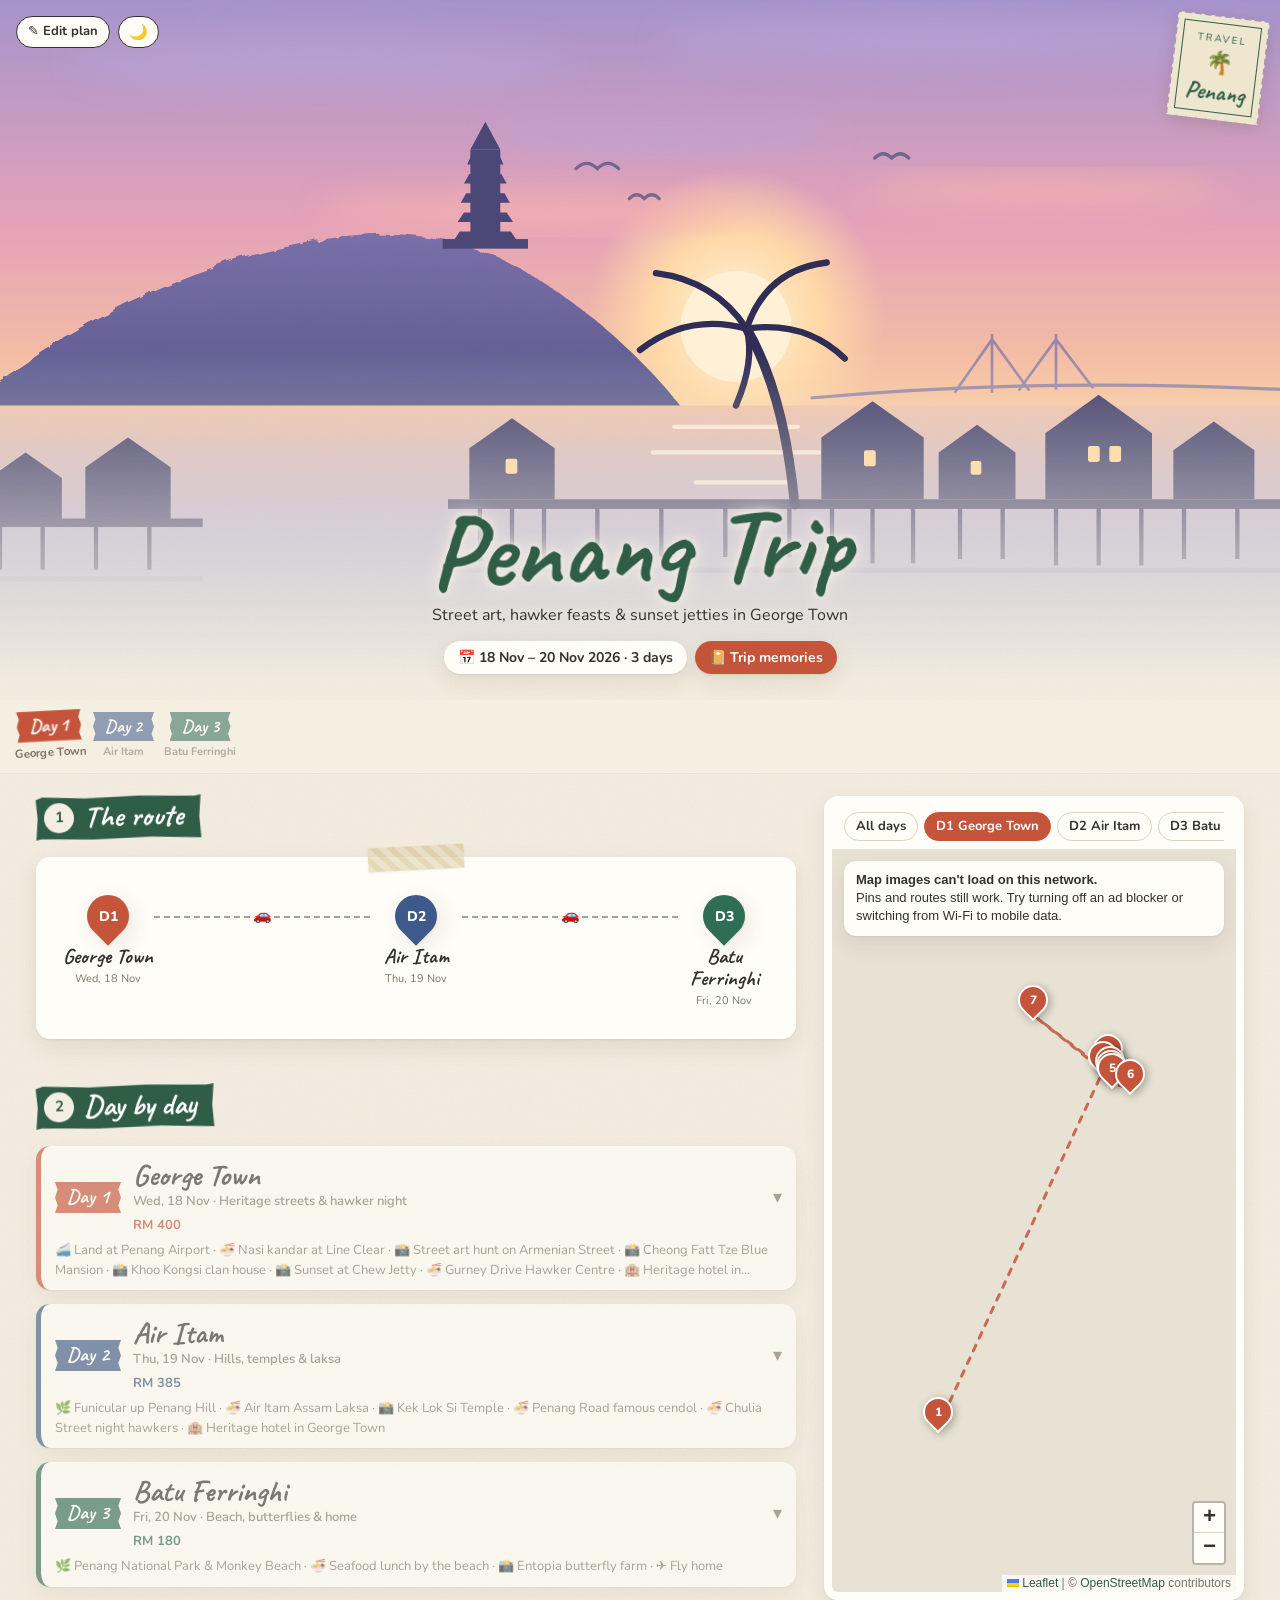
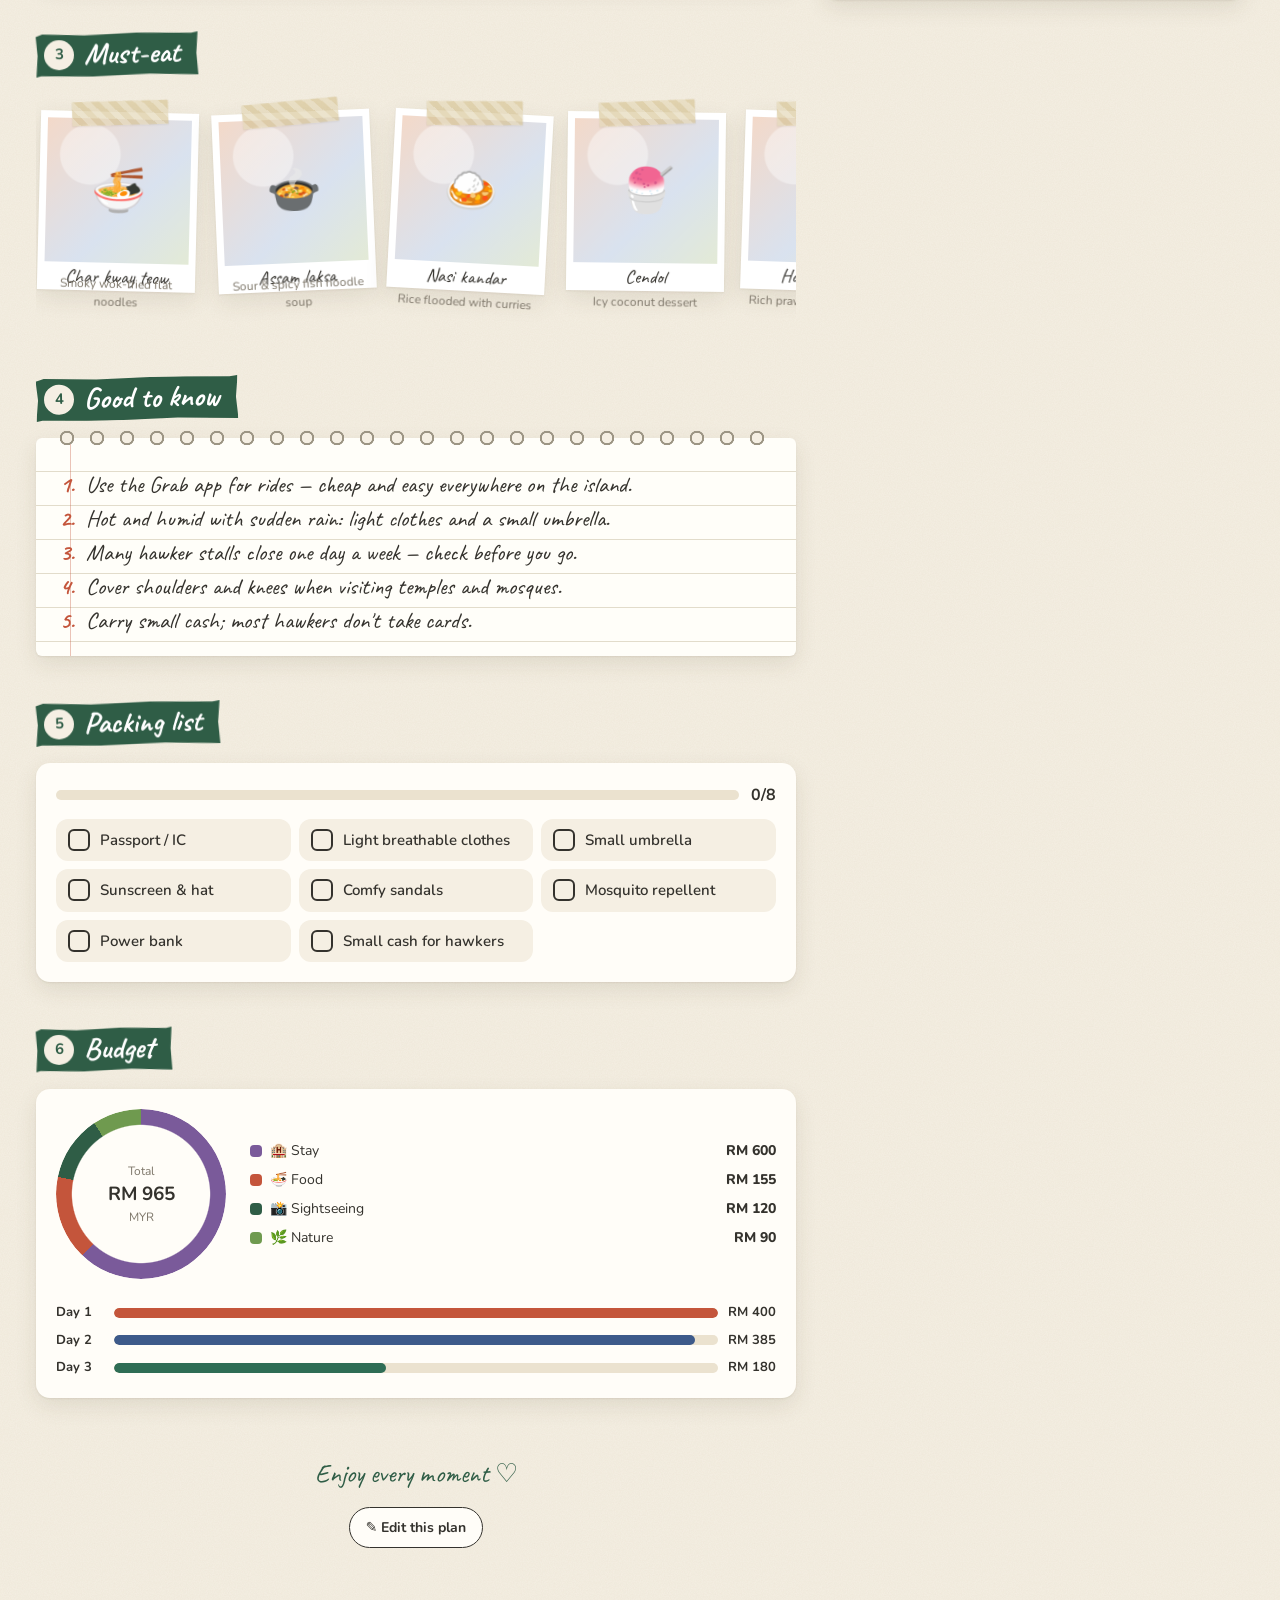
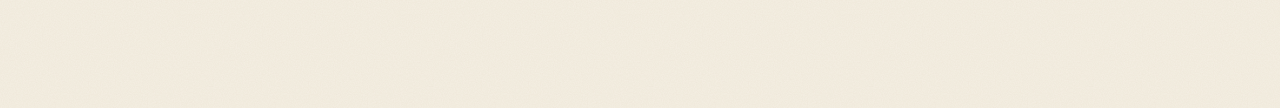
==== commit 3b2f3c47: "Add today view, weather, closed-day warnings, night mode and soft map - Plan page: days fold; today'" ====
--- a/index.html
+++ b/index.html
@@ -5,6 +5,7 @@
   <meta name="viewport" content="width=device-width, initial-scale=1, viewport-fit=cover">
   <meta name="theme-color" content="#f5efe3">
   <title>Trip Plan</title>
+  <script>try{var t=localStorage.getItem('tripPlanner.theme');if(t)document.documentElement.dataset.theme=t}catch(e){}</script>
   <link rel="preconnect" href="https://fonts.googleapis.com">
   <link rel="preconnect" href="https://fonts.gstatic.com" crossorigin>
   <link href="https://fonts.googleapis.com/css2?family=Caveat:wght@500;700&family=Nunito:wght@400;600;700;800&display=swap" rel="stylesheet">
@@ -15,7 +16,7 @@
 <body>
   <header class="hero" id="hero">
     <div class="hero-art" id="heroArt"></div>
-    <div class="top-actions"><a class="btn small" href="edit.html">✎ Edit plan</a></div>
+    <div class="top-actions"><a class="btn small" href="edit.html">✎ Edit plan</a><button class="btn small icon" id="themeToggle" type="button"></button></div>
     <div class="stamp" id="stamp"></div>
     <div class="hero-text">
       <h1 id="title"></h1>
@@ -29,6 +30,7 @@
 
   <main class="layout">
     <div class="content">
+      <section id="today" hidden></section>
       <section id="route" class="reveal">
         <h2 class="label"><b>1</b>The route</h2>
         <div class="card taped"><div class="route-strip" id="routeStrip"></div></div>
--- a/css/style.css
+++ b/css/style.css
@@ -15,6 +15,43 @@
   --radius: 14px;
   --shadow: 0 1px 2px rgba(70, 55, 30, .08), 0 8px 22px rgba(70, 55, 30, .10);
   --shadow-lg: 0 2px 4px rgba(70, 55, 30, .1), 0 18px 40px rgba(70, 55, 30, .18);
+  --frame: #fff;
+  --field: #fff;
+  --note-paper: #fffef9;
+  --note-line: #e2dccb;
+  --ring: #9c9584;
+  --banner: #fff3d6;
+  --glass: rgba(245, 239, 227, .88);
+  --note-ink: #514d45;
+  --map-bg: #e8e2d4;
+  --waze-bg: #fdeceb;
+  --on-ink: #fff;
+  --hero-dim: none;
+  color-scheme: light;
+}
+
+/* Night mode: follows the device unless the toggle picked a theme. */
+@media (prefers-color-scheme: dark) {
+  :root:not([data-theme="light"]) {
+    --paper: #1c1a17; --paper-2: #2a2622; --card: #262320; --ink: #ece5d8; --muted: #a69d8e; --line: #3e3832;
+    --green: #5c9a7b; --red: #e0735a; --blue: #86a3d6; --gold: #d3a24a; --tape: rgba(180, 160, 110, .45);
+    --shadow: 0 1px 2px rgba(0, 0, 0, .3), 0 8px 22px rgba(0, 0, 0, .35);
+    --shadow-lg: 0 2px 4px rgba(0, 0, 0, .35), 0 18px 40px rgba(0, 0, 0, .5);
+    --frame: #ede6d8; --field: #2d2925; --note-paper: #2a2723; --note-line: #3a352f; --ring: #6f675b;
+    --banner: #3a3020; --glass: rgba(28, 26, 23, .88); --note-ink: #cfc7b8; --map-bg: #22201d;
+    --waze-bg: #3b2422; --on-ink: #1c1a17; --hero-dim: brightness(.78) saturate(.9);
+    color-scheme: dark;
+  }
+}
+:root[data-theme="dark"] {
+  --paper: #1c1a17; --paper-2: #2a2622; --card: #262320; --ink: #ece5d8; --muted: #a69d8e; --line: #3e3832;
+  --green: #5c9a7b; --red: #e0735a; --blue: #86a3d6; --gold: #d3a24a; --tape: rgba(180, 160, 110, .45);
+  --shadow: 0 1px 2px rgba(0, 0, 0, .3), 0 8px 22px rgba(0, 0, 0, .35);
+  --shadow-lg: 0 2px 4px rgba(0, 0, 0, .35), 0 18px 40px rgba(0, 0, 0, .5);
+  --frame: #ede6d8; --field: #2d2925; --note-paper: #2a2723; --note-line: #3a352f; --ring: #6f675b;
+  --banner: #3a3020; --glass: rgba(28, 26, 23, .88); --note-ink: #cfc7b8; --map-bg: #22201d;
+  --waze-bg: #3b2422; --on-ink: #1c1a17; --hero-dim: brightness(.78) saturate(.9);
+  color-scheme: dark;
 }
 
 * { box-sizing: border-box; }
@@ -63,7 +100,7 @@
   background: var(--card); border-radius: var(--radius); box-shadow: var(--shadow); padding: 20px;
 }
 .polaroid {
-  margin: 0; background: #fff; padding: 7px 7px 28px; position: relative;
+  margin: 0; background: var(--frame); color: #34322d; padding: 7px 7px 28px; position: relative;
   box-shadow: var(--shadow); transform: rotate(calc(var(--r, 0) * 1deg));
   transition: transform .35s cubic-bezier(.3,1.5,.5,1), box-shadow .3s;
 }
@@ -92,7 +129,7 @@
 
 .toast {
   position: fixed; left: 50%; bottom: 24px; z-index: 200; transform: translate(-50%, 140%);
-  background: var(--ink); color: #fff; padding: 10px 18px; border-radius: 999px; font-weight: 700; font-size: 14px;
+  background: var(--ink); color: var(--on-ink); padding: 10px 18px; border-radius: 999px; font-weight: 700; font-size: 14px;
   transition: transform .35s cubic-bezier(.3,1.4,.5,1); max-width: calc(100% - 32px); text-align: center;
 }
 .toast.show { transform: translate(-50%, 0); }
@@ -111,7 +148,7 @@
   -webkit-mask-image: linear-gradient(to bottom, #000 50%, transparent 97%);
   mask-image: linear-gradient(to bottom, #000 50%, transparent 97%);
 }
-.hero-art > img, .hero-art > svg { width: 100%; height: 100%; object-fit: cover; display: block; animation: drift 30s ease-in-out infinite alternate; transform-origin: 50% 40%; }
+.hero-art > img, .hero-art > svg { width: 100%; height: 100%; object-fit: cover; display: block; filter: var(--hero-dim); animation: drift 30s ease-in-out infinite alternate; transform-origin: 50% 40%; }
 @keyframes drift { from { transform: scale(1.04); } to { transform: scale(1.14) translateY(-1.5%); } }
 .hero-text { position: relative; text-align: center; padding: 0 20px 26px; }
 .hero h1 {
@@ -142,13 +179,13 @@
 .top-actions { position: absolute; top: 16px; left: 16px; z-index: 3; }
 
 .local-banner {
-  margin: 0 16px 8px; padding: 10px 14px; border-radius: 12px; background: #fff3d6; border: 1px dashed var(--gold);
+  margin: 0 16px 8px; padding: 10px 14px; border-radius: 12px; background: var(--banner); border: 1px dashed var(--gold);
   font-size: 13px; text-align: center;
 }
 
 .daybar {
   position: sticky; top: 0; z-index: 30; display: flex; gap: 10px; overflow-x: auto; scrollbar-width: none;
-  padding: 12px 16px; background: rgba(245, 239, 227, .88); backdrop-filter: blur(10px); -webkit-backdrop-filter: blur(10px);
+  padding: 12px 16px; background: var(--glass); backdrop-filter: blur(10px); -webkit-backdrop-filter: blur(10px);
   border-bottom: 1px solid rgba(0,0,0,.05); scroll-snap-type: x proximity;
 }
 .daybar::-webkit-scrollbar { display: none; }
@@ -187,10 +224,62 @@
 
 /* days */
 .day { --c: var(--green); }
-.day-head { display: flex; align-items: center; gap: 12px; margin-bottom: 16px; }
-.day-head h2 { margin: 0; font-family: var(--hand); font-size: 36px; line-height: 1; }
-.day-head p { margin: 2px 0 0; color: var(--muted); font-size: 13px; font-weight: 600; }
-.day-head .day-total { margin-left: auto; font-size: 13px; font-weight: 800; color: var(--c); white-space: nowrap; }
+/* days fold into compact cards; today (or a tapped day) opens */
+.day { margin-bottom: 30px; }
+.day.folded {
+  background: var(--card); border-radius: var(--radius); box-shadow: var(--shadow);
+  border-left: 5px solid var(--c); padding: 14px 14px 10px; margin-bottom: 14px;
+}
+.day.folded .timeline { display: none; }
+.day:not(.folded) .day-peek { display: none; }
+.day.past.folded { opacity: .62; }
+.day-head {
+  width: 100%; display: flex; align-items: center; gap: 12px; margin: 0 0 16px; padding: 0;
+  border: 0; background: none; color: inherit; text-align: left; cursor: pointer;
+}
+.day.folded .day-head { margin-bottom: 6px; }
+.day-titles { flex: 1; min-width: 0; display: flex; flex-direction: column; }
+.day-city { font-family: var(--hand); font-size: 36px; font-weight: 700; line-height: 1; }
+.day.folded .day-city { font-size: 30px; }
+.day-sub { margin-top: 2px; color: var(--muted); font-size: 13px; font-weight: 600; }
+.day-meta { display: flex; flex-wrap: wrap; align-items: center; gap: 4px 10px; margin-top: 4px; font-size: 13px; font-weight: 700; }
+.day-meta:empty { display: none; }
+.day-head .day-total { color: var(--c); white-space: nowrap; }
+.wx-day:empty { display: none; }
+.closed-count { color: var(--red); }
+.today-pill { font: 800 11px var(--body); font-style: normal; vertical-align: middle; background: var(--c); color: #fff; padding: 3px 8px; border-radius: 99px; letter-spacing: .04em; text-transform: uppercase; }
+.day-head .chev { font-size: 18px; color: var(--muted); transition: transform .3s; }
+.day:not(.folded) .day-head .chev { transform: rotate(180deg); }
+.day-peek {
+  margin: 0; font-size: 13px; color: var(--muted); cursor: pointer;
+  display: -webkit-box; -webkit-line-clamp: 2; -webkit-box-orient: vertical; overflow: hidden;
+}
+
+/* today: "Next up" card */
+#today { scroll-margin-top: 80px; }
+.today-card { background: var(--card); border-radius: var(--radius); box-shadow: var(--shadow-lg); border-top: 5px solid var(--c); padding: 22px 16px 10px; }
+.today-head { display: flex; align-items: center; flex-wrap: wrap; gap: 8px 12px; margin-bottom: 8px; }
+.today-head .btn { margin-left: auto; }
+.wx-today { flex-basis: 100%; font-weight: 700; font-size: 14px; }
+.wx-today:empty { display: none; }
+.today-stop { display: flex; align-items: center; gap: 12px; padding: 12px 0; border-top: 1px dashed var(--line); }
+.today-label { flex: none; width: 50px; font-family: var(--hand); font-size: 26px; font-weight: 700; color: var(--c); }
+.today-main { flex: 1; min-width: 0; }
+.today-main b { display: block; font-size: 16px; line-height: 1.3; }
+.today-main small { color: var(--muted); font-weight: 600; }
+.today-actions { display: flex; align-items: center; gap: 6px; }
+.today-done { margin: 0; padding: 12px 0 8px; border-top: 1px dashed var(--line); }
+
+/* weather + closed days */
+.wx-act { display: contents; }
+.chip.wx { background: var(--paper); color: var(--ink); font-weight: 600; }
+.chip.wx.wet { background: color-mix(in srgb, var(--red) 15%, var(--card)); color: var(--red); }
+.closed-warn { margin: 6px 0 0; font-size: 13px; font-weight: 700; color: var(--red); }
+.act.is-closed { border-left-color: var(--red); }
+
+/* theme toggle */
+.top-actions { display: flex; gap: 8px; }
+.btn.icon { padding: 5px 10px; font-size: 15px; line-height: 1.2; }
 .timeline { list-style: none; margin: 0; padding: 0 0 0 38px; position: relative; }
 .timeline::before { content: ""; position: absolute; left: 15px; top: 14px; bottom: 30px; border-left: 2.5px dashed var(--c); opacity: .55; }
 .stop { position: relative; margin-bottom: 16px; }
@@ -211,17 +300,24 @@
 .act h3 { margin: 3px 0 2px; font-size: 17px; line-height: 1.3; }
 .act .place { color: var(--muted); font-size: 13px; }
 .act .note {
-  margin: 8px 0 0; font-size: 14px; color: #514d45;
+  margin: 8px 0 0; font-size: 14px; color: var(--note-ink);
   display: -webkit-box; -webkit-line-clamp: 2; -webkit-box-orient: vertical; overflow: hidden;
 }
 .act.open .note { -webkit-line-clamp: unset; }
-.act-foot { display: flex; flex-wrap: wrap; gap: 6px; margin-top: 10px; }
+.act-foot { display: flex; flex-wrap: wrap; align-items: center; gap: 6px; margin-top: 10px; }
 .chip {
   display: inline-flex; align-items: center; gap: 4px; border: 0; border-radius: 999px; padding: 3px 10px;
   font-size: 12px; font-weight: 700; background: var(--paper); color: var(--ink);
 }
-.chip.cost { background: color-mix(in srgb, var(--c) 14%, white); color: var(--c); }
-.chip.map-btn { background: var(--ink); color: #fff; }
+.chip.cost { background: color-mix(in srgb, var(--c) 16%, var(--card)); color: var(--c); }
+.chip.map-btn { background: var(--ink); color: var(--on-ink); }
+.waze-btn {
+  display: inline-grid; place-items: center; width: 30px; height: 30px; border-radius: 50%;
+  background: var(--waze-bg); text-decoration: none; transition: transform .25s cubic-bezier(.3,1.6,.5,1);
+}
+.waze-btn:hover { transform: rotate(-12deg) scale(1.12); }
+.waze-btn:active { transform: scale(.92); }
+.popup-actions { margin-top: 8px; }
 .act .polaroid { width: 104px; flex: none; padding: 5px 5px 8px; }
 .act .polaroid:hover { transform: rotate(0) scale(1.06); }
 
@@ -234,14 +330,14 @@
 
 /* notebook tips */
 .notebook {
-  position: relative; background: #fffef9; border-radius: 6px; box-shadow: var(--shadow);
+  position: relative; background: var(--note-paper); border-radius: 6px; box-shadow: var(--shadow);
   padding: 30px 18px 18px 46px;
   background-image: linear-gradient(90deg, transparent 34px, rgba(196,85,59,.35) 34px 35px, transparent 35px),
-                    repeating-linear-gradient(#fffef9 0 33px, #e2dccb 33px 34px);
+                    repeating-linear-gradient(var(--note-paper) 0 33px, var(--note-line) 33px 34px);
 }
 .notebook::before {
   content: ""; position: absolute; top: -9px; left: 22px; right: 22px; height: 18px;
-  background: radial-gradient(circle at 9px 9px, var(--paper) 0 5px, #9c9584 5.5px 7px, transparent 7.5px) 0 0 / 30px 18px repeat-x;
+  background: radial-gradient(circle at 9px 9px, var(--paper) 0 5px, var(--ring) 5.5px 7px, transparent 7.5px) 0 0 / 30px 18px repeat-x;
 }
 .notebook ol { margin: 0; padding: 0 0 0 4px; list-style: none; counter-reset: tip; }
 .notebook li { font-family: var(--hand); font-size: 23px; line-height: 34px; counter-increment: tip; position: relative; }
@@ -258,7 +354,7 @@
 }
 .pack-list input { appearance: none; -webkit-appearance: none; width: 22px; height: 22px; border: 2px solid var(--ink); border-radius: 6px; margin: 0; flex: none; display: grid; place-items: center; transition: background .2s; }
 .pack-list input:checked { background: var(--green); border-color: var(--green); }
-.pack-list input:checked::after { content: "✓"; color: #fff; font-size: 14px; font-weight: 900; animation: pop .3s cubic-bezier(.3,1.8,.5,1); }
+.pack-list input:checked::after { content: "✓"; color: var(--card); font-size: 14px; font-weight: 900; animation: pop .3s cubic-bezier(.3,1.8,.5,1); }
 .pack-list input:checked + span { text-decoration: line-through; color: var(--muted); }
 @keyframes pop { from { transform: scale(0); } to { transform: scale(1); } }
 
@@ -301,17 +397,16 @@
 .map-filter button { flex: none; border: 1.5px solid var(--line); background: var(--card); border-radius: 999px; padding: 4px 11px; font-size: 13px; font-weight: 700; }
 .map-filter button.active { background: var(--c, var(--ink)); border-color: var(--c, var(--ink)); color: #fff; }
 .sheet-close { border: 0; background: var(--paper); width: 34px; height: 34px; border-radius: 50%; font-size: 16px; flex: none; }
-#map { flex: 1; background: #e8e2d4; }
+#map { flex: 1; background: var(--map-bg); }
 .map-notice {
   position: absolute; left: 12px; right: 12px; top: 12px; z-index: 500; background: var(--card); border-radius: 12px;
   box-shadow: var(--shadow); padding: 10px 12px; font-size: 13px; line-height: 1.4;
 }
-.leaflet-tile-pane { filter: sepia(.22) saturate(.85) brightness(1.02); }
 .backdrop { position: fixed; inset: 0; z-index: 55; background: rgba(40,30,20,.35); opacity: 0; pointer-events: none; transition: opacity .3s; }
 .backdrop.show { opacity: 1; pointer-events: auto; }
 .fab-map {
   position: fixed; right: 18px; bottom: 20px; z-index: 50; border: 0; border-radius: 999px;
-  background: var(--ink); color: #fff; padding: 13px 20px; font-weight: 800; box-shadow: var(--shadow-lg);
+  background: var(--ink); color: var(--on-ink); padding: 13px 20px; font-weight: 800; box-shadow: var(--shadow-lg);
   display: inline-flex; gap: 8px; align-items: center; animation: floaty 3s ease-in-out infinite;
 }
 @keyframes floaty { 50% { transform: translateY(-4px); } }
@@ -328,7 +423,7 @@
   .layout { grid-template-columns: minmax(0, 1fr) 420px; }
   .map-wrap {
     position: sticky; top: 76px; height: calc(100vh - 96px); transform: none; z-index: 1;
-    border-radius: var(--radius); box-shadow: var(--shadow); border: 8px solid #fff;
+    border-radius: var(--radius); box-shadow: var(--shadow); border: 8px solid var(--card);
   }
   .sheet-handle, .sheet-close, .fab-map, .backdrop { display: none; }
 }
@@ -336,7 +431,7 @@
 /* lightbox */
 .lightbox { position: fixed; inset: 0; z-index: 300; background: rgba(30,25,20,.82); display: grid; place-items: center; padding: 20px; opacity: 0; pointer-events: none; transition: opacity .25s; }
 .lightbox.show { opacity: 1; pointer-events: auto; }
-.lightbox figure { margin: 0; background: #fff; padding: 12px 12px 46px; max-width: min(92vw, 720px); transform: rotate(-1.5deg) scale(.9); transition: transform .35s cubic-bezier(.3,1.5,.5,1); position: relative; }
+.lightbox figure { margin: 0; background: var(--frame); color: #34322d; padding: 12px 12px 46px; max-width: min(92vw, 720px); transform: rotate(-1.5deg) scale(.9); transition: transform .35s cubic-bezier(.3,1.5,.5,1); position: relative; }
 .lightbox.show figure { transform: rotate(-1.5deg); }
 .lightbox img { display: block; max-height: 72vh; width: 100%; object-fit: contain; }
 .lightbox figcaption { position: absolute; bottom: 8px; left: 0; right: 0; text-align: center; font-family: var(--hand); font-size: 26px; }
@@ -344,7 +439,7 @@
 /* ---------- edit page ---------- */
 .edit-top {
   position: sticky; top: 0; z-index: 40; display: flex; align-items: center; gap: 10px; padding: 10px 16px;
-  background: rgba(245, 239, 227, .92); backdrop-filter: blur(10px); -webkit-backdrop-filter: blur(10px); border-bottom: 1px solid rgba(0,0,0,.06);
+  background: var(--glass); backdrop-filter: blur(10px); -webkit-backdrop-filter: blur(10px); border-bottom: 1px solid var(--line);
 }
 .edit-top h1 { margin: 0; font-family: var(--hand); font-size: 30px; color: var(--green); flex: 1; line-height: 1; }
 .save-state { font-size: 12px; font-weight: 700; color: var(--muted); }
@@ -360,7 +455,7 @@
 @media (max-width: 560px) { .grid3 { grid-template-columns: 1fr 1fr; } }
 input[type=text], input[type=date], input[type=time], input[type=number], input[type=password], select, textarea {
   width: 100%; font: inherit; font-size: 16px; color: var(--ink);
-  background: #fff; border: 1.5px solid var(--line); border-radius: 10px; padding: 9px 11px; outline: none;
+  background: var(--field); border: 1.5px solid var(--line); border-radius: 10px; padding: 9px 11px; outline: none;
   transition: border-color .2s, box-shadow .2s;
 }
 input:focus, select:focus, textarea:focus { border-color: var(--green); box-shadow: 0 0 0 3px rgba(47,93,70,.15); }
@@ -368,7 +463,7 @@
 input.big { font-weight: 700; font-size: 17px; }
 
 .style-picker { display: grid; grid-template-columns: repeat(auto-fill, minmax(140px, 1fr)); gap: 10px; margin-top: 4px; }
-.style-opt { border: 2px solid var(--line); background: #fff; border-radius: 12px; padding: 10px; text-align: left; transition: border-color .2s, transform .2s; }
+.style-opt { border: 2px solid var(--line); background: var(--field); color: var(--ink); border-radius: 12px; padding: 10px; text-align: left; transition: border-color .2s, transform .2s; }
 .style-opt:hover { transform: translateY(-2px); }
 .style-opt.active { border-color: var(--green); box-shadow: 0 0 0 3px rgba(47,93,70,.15); }
 .style-opt b { display: block; font-size: 14px; }
@@ -416,7 +511,7 @@
 .coords { font-size: 12px; color: var(--muted); font-weight: 700; }
 .coords.ok { color: var(--green); }
 .geo-results:empty { display: none; }
-.geo-results { background: #fff; border-radius: 10px; box-shadow: var(--shadow); overflow: hidden; }
+.geo-results { background: var(--field); border-radius: 10px; box-shadow: var(--shadow); overflow: hidden; }
 .geo-results button { display: block; width: 100%; text-align: left; border: 0; background: none; padding: 9px 12px; font-size: 13px; border-bottom: 1px solid var(--paper-2); }
 .geo-results button:hover { background: var(--paper); }
 .act-ed .bottom-row { display: flex; gap: 10px; align-items: center; flex-wrap: wrap; }
@@ -433,8 +528,37 @@
 details.gh { margin-top: 16px; }
 details.gh summary { cursor: pointer; font-weight: 800; }
 
-.busy { position: fixed; inset: 0; z-index: 250; background: rgba(245,239,227,.86); display: none; place-items: center; text-align: center; }
+.busy { position: fixed; inset: 0; z-index: 250; background: var(--glass); display: none; place-items: center; text-align: center; }
 .busy.show { display: grid; }
 .busy .brush { font-size: 54px; animation: paint 1s ease-in-out infinite; display: inline-block; }
 .busy p { font-family: var(--hand); font-size: 28px; margin: 6px 0 0; }
 @keyframes paint { 0%,100% { transform: rotate(-20deg) translateX(-10px); } 50% { transform: rotate(20deg) translateX(10px); } }
+
+/* Leaflet controls and popups follow the theme */
+.leaflet-popup-content-wrapper, .leaflet-popup-tip { background: var(--card); color: var(--ink); }
+.leaflet-container a.leaflet-popup-close-button { color: var(--muted); }
+.leaflet-bar a, .leaflet-bar a:hover { background: var(--card); color: var(--ink); border-bottom-color: var(--line); }
+.leaflet-container .leaflet-control-attribution { background: color-mix(in srgb, var(--card) 85%, transparent); color: var(--muted); }
+.leaflet-container .leaflet-control-attribution a { color: var(--green); }
+
+/* edit page: weather + closed days */
+.day-toggle .wx-day { font-weight: 700; color: var(--ink); }
+.wx-strip:empty { display: none; }
+.wx-strip { background: var(--paper); border-radius: 12px; padding: 10px 12px 8px; margin: 2px 0 10px; }
+.wx-strip-head { font-size: 13px; font-weight: 800; }
+.wx-strip-head small { font-weight: 600; color: var(--muted); }
+.wx-bars { display: flex; align-items: flex-end; gap: 3px; height: 46px; margin-top: 8px; }
+.wx-bars i { flex: 1; height: var(--h); border-radius: 3px 3px 0 0; background: color-mix(in srgb, var(--blue) 35%, var(--paper)); }
+.wx-bars i.mid { background: color-mix(in srgb, var(--blue) 65%, var(--paper)); }
+.wx-bars i.hi { background: var(--blue); }
+.wx-axis { display: flex; justify-content: space-between; font-size: 11px; color: var(--muted); font-weight: 700; margin-top: 3px; }
+.wx-note { margin: 0; font-size: 13px; color: var(--muted); }
+.wx-act-ed:empty { display: none; }
+.wx-line { display: inline-block; font-size: 13px; font-weight: 700; color: var(--muted); }
+.wx-line.wet { color: var(--red); }
+.closed-row { display: flex; align-items: center; gap: 8px; flex-wrap: wrap; }
+.closed-row > span { font-size: 12px; font-weight: 800; text-transform: uppercase; letter-spacing: .06em; color: var(--muted); }
+.weekday-toggles { display: flex; gap: 4px; }
+.wd { width: 32px; height: 30px; border-radius: 8px; border: 1.5px solid var(--line); background: var(--field); font-size: 12px; font-weight: 800; color: var(--muted); padding: 0; }
+.wd.on { background: var(--red); border-color: var(--red); color: #fff; }
+.act-ed .closed-warn { margin: 0; }
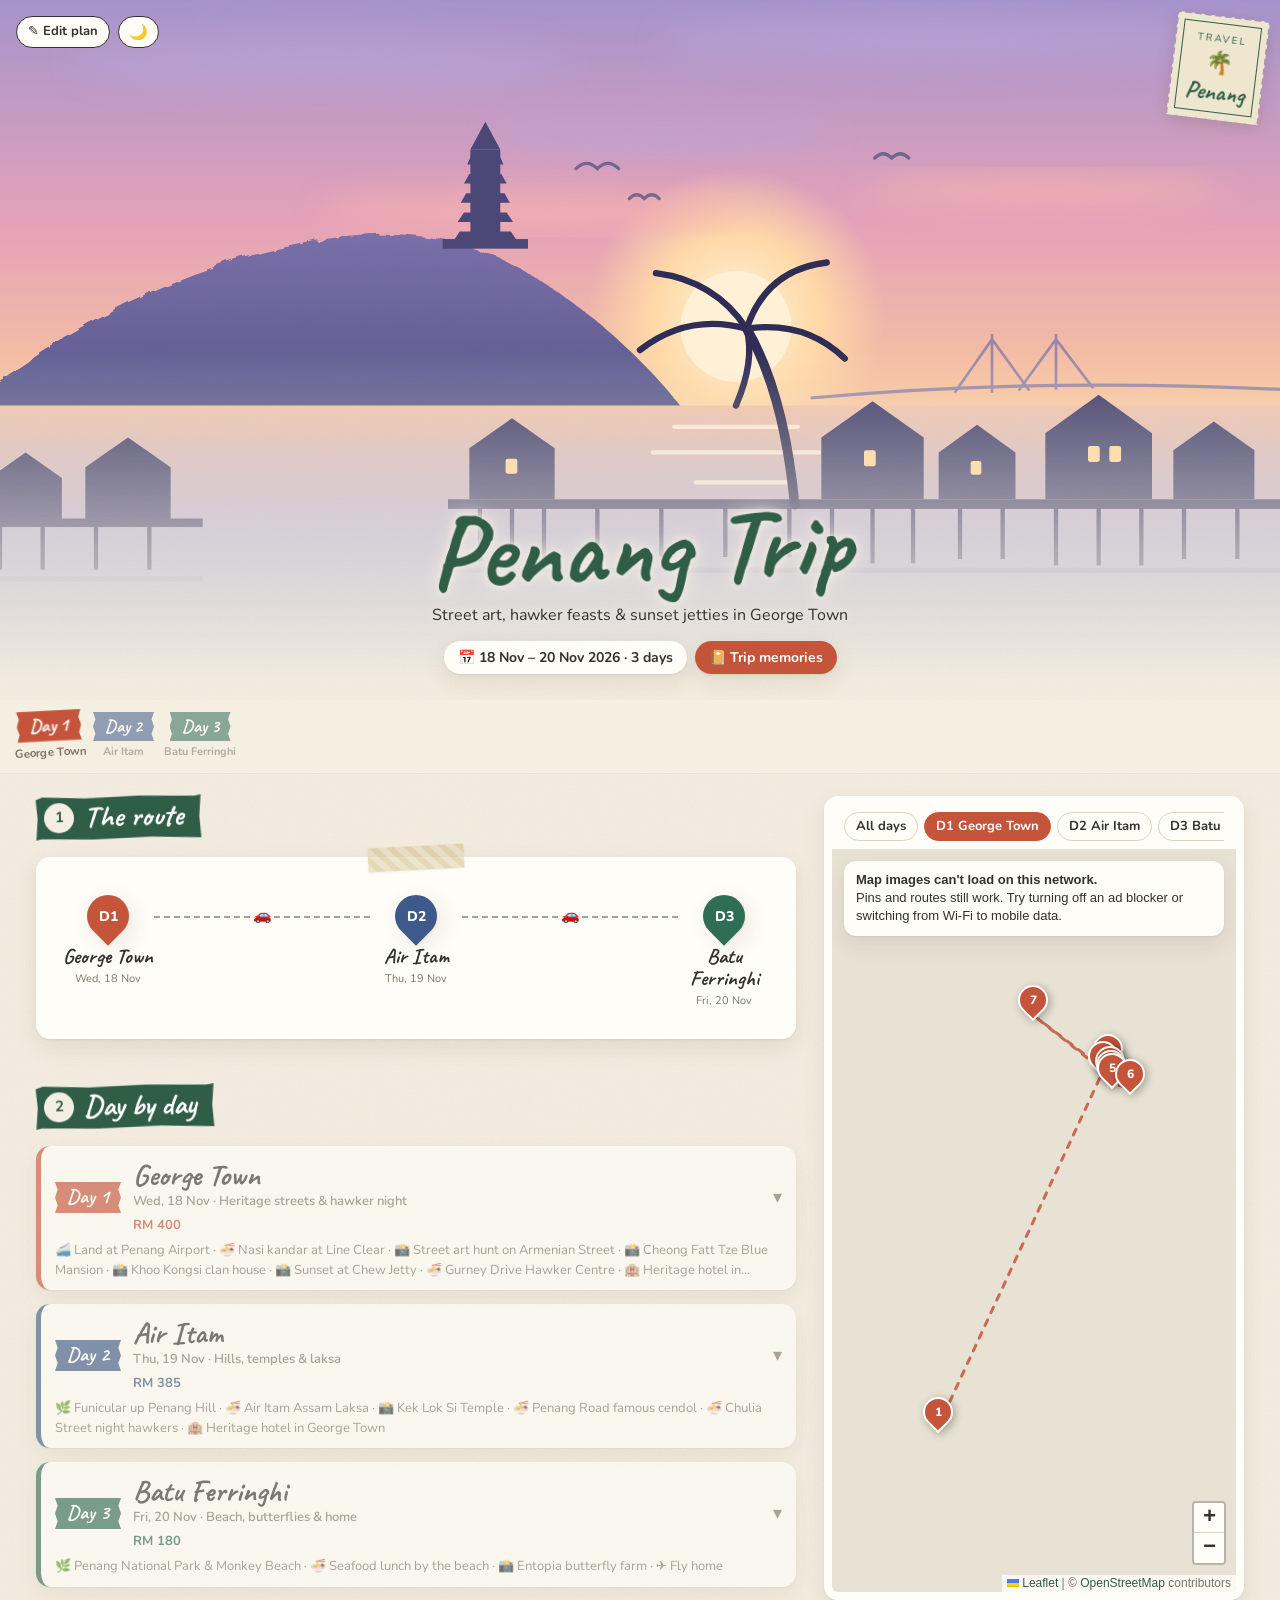
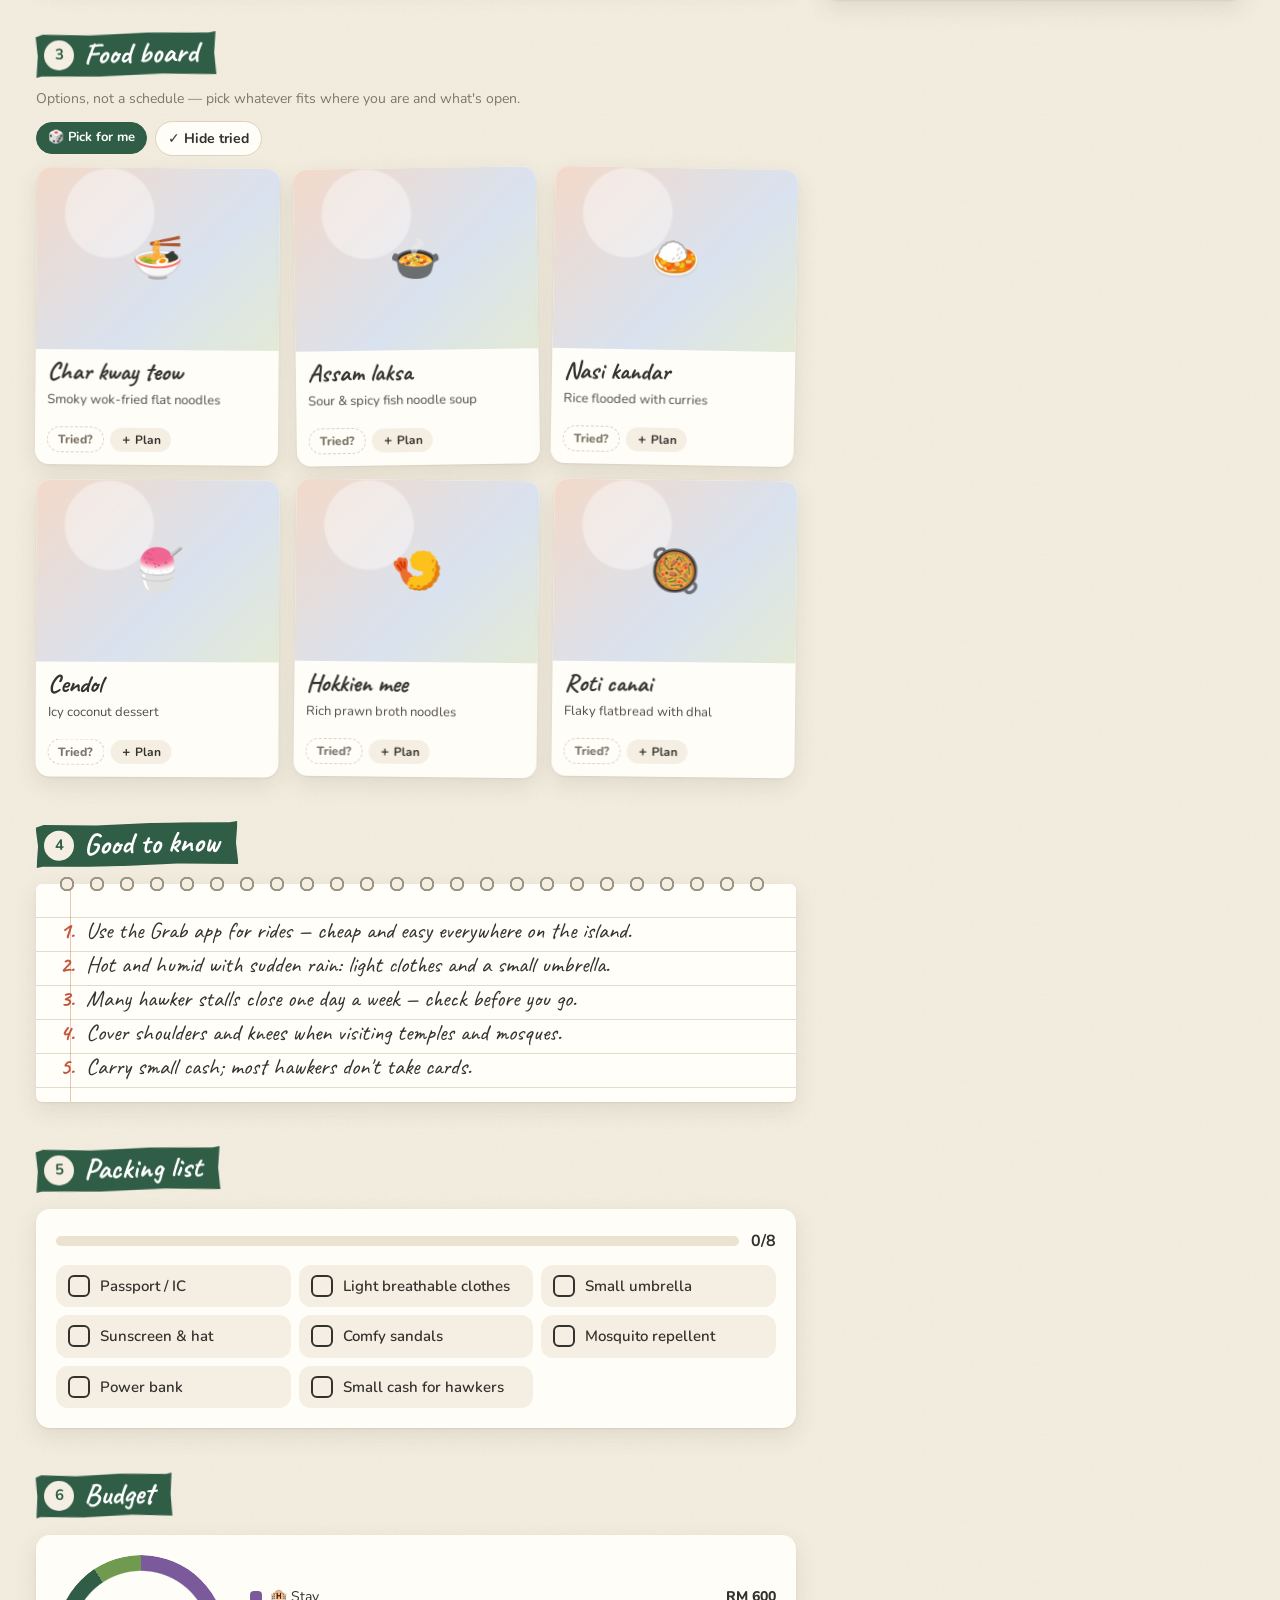
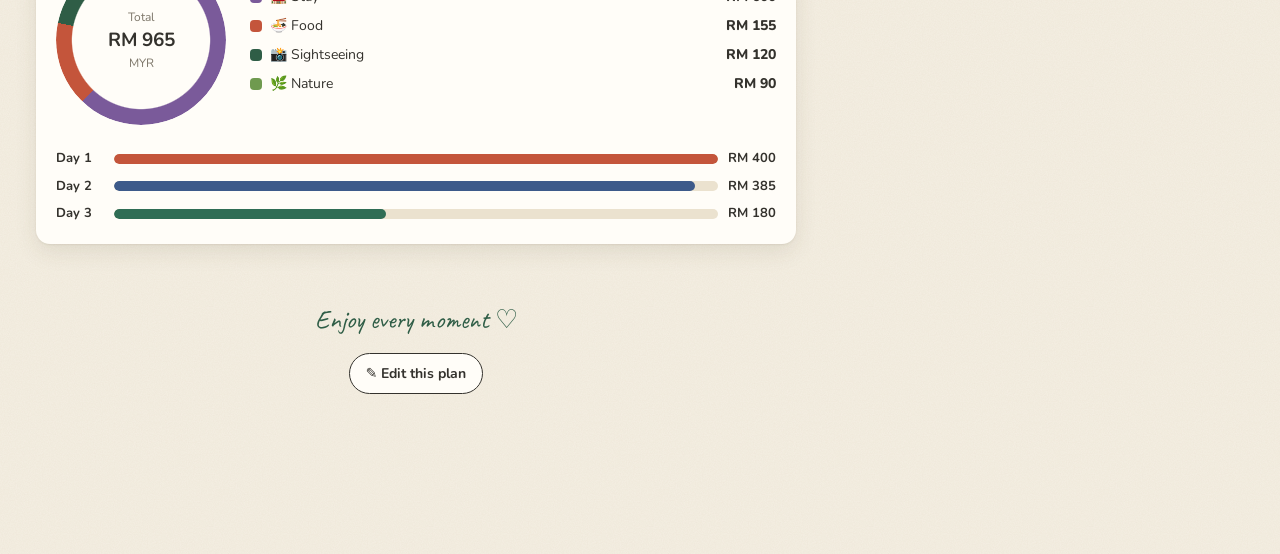
==== commit 38954b08: "Replace Must-eat with a Food board of options - Cards with area, price, distance, open-now status, W" ====
--- a/index.html
+++ b/index.html
@@ -39,9 +39,12 @@
         <h2 class="label"><b>2</b>Day by day</h2>
         <div id="days"></div>
       </section>
-      <section id="food" class="reveal">
-        <h2 class="label"><b>3</b>Must-eat</h2>
-        <div class="food-row" id="foodRow"></div>
+      <section id="food">
+        <h2 class="label"><b>3</b>Food board</h2>
+        <p class="board-intro">Options, not a schedule — pick whatever fits where you are and what's open.</p>
+        <div class="board-tools" id="foodTools"></div>
+        <p class="board-pick" id="foodPick" hidden></p>
+        <div class="food-board" id="foodBoard"></div>
       </section>
       <section id="tips" class="reveal">
         <h2 class="label"><b>4</b>Good to know</h2>
@@ -76,6 +79,16 @@
 
   <div class="backdrop" id="backdrop"></div>
   <button class="fab-map" id="fabMap">🗺️ Map</button>
+  <dialog class="add-plan" id="addPlan">
+    <form method="dialog">
+      <h3>Add to plan</h3>
+      <p class="add-plan-name"></p>
+      <label class="field"><span>Day</span><select name="day"></select></label>
+      <label class="field"><span>Time</span><input type="time" name="time" value="12:00"></label>
+      <p class="hint">This is saved on this device. Publish from the edit page to share it.</p>
+      <div class="btn-row"><button class="btn primary" value="add">Add</button><button class="btn ghost" value="cancel">Cancel</button></div>
+    </form>
+  </dialog>
   <div class="lightbox" id="lightbox"><figure><img alt=""><figcaption></figcaption></figure></div>
 
   <script src="vendor/leaflet.js"></script>
--- a/css/style.css
+++ b/css/style.css
@@ -562,3 +562,67 @@
 .wd { width: 32px; height: 30px; border-radius: 8px; border: 1.5px solid var(--line); background: var(--field); font-size: 12px; font-weight: 800; color: var(--muted); padding: 0; }
 .wd.on { background: var(--red); border-color: var(--red); color: #fff; }
 .act-ed .closed-warn { margin: 0; }
+
+/* ---------- food board ---------- */
+.board-intro { margin: -6px 0 12px; color: var(--muted); font-size: 14px; }
+.board-tools { display: flex; flex-wrap: wrap; align-items: center; gap: 8px; margin-bottom: 12px; }
+.board-tools select { width: auto; max-width: 100%; font-size: 14px; font-weight: 700; padding: 6px 10px; border-radius: 999px; }
+.fchip { border: 1.5px solid var(--line); background: var(--card); color: var(--ink); border-radius: 999px; padding: 6px 12px; font-size: 14px; font-weight: 700; }
+.fchip[aria-pressed="true"] { background: var(--ink); border-color: var(--ink); color: var(--on-ink); }
+.board-pick { margin: 0 0 12px; padding: 10px 14px; border-radius: 12px; background: var(--banner); border: 1px dashed var(--gold); font-weight: 600; }
+.food-board { display: grid; grid-template-columns: repeat(auto-fill, minmax(158px, 1fr)); gap: 16px; }
+@media (min-width: 600px) { .food-board { grid-template-columns: repeat(auto-fill, minmax(200px, 1fr)); } }
+.food-card {
+  display: flex; flex-direction: column; overflow: hidden; background: var(--card); border-radius: var(--radius);
+  box-shadow: var(--shadow); transform: rotate(calc(var(--r, 0) * 1deg));
+  transition: transform .3s cubic-bezier(.3,1.5,.5,1), box-shadow .3s, opacity .3s, outline-color .2s;
+  outline: 3px solid transparent; outline-offset: 2px;
+}
+.food-card:hover { transform: translateY(-3px); box-shadow: var(--shadow-lg); }
+.food-card.tried { opacity: .55; }
+.food-card.shut .food-pic { filter: grayscale(.7); }
+.food-card.picking { outline-color: var(--gold); transform: scale(1.04); }
+.food-card.picked { outline-color: var(--red); animation: wiggle .5s ease 3; }
+@keyframes wiggle { 25% { transform: rotate(-2deg) scale(1.05); } 75% { transform: rotate(2deg) scale(1.05); } }
+.food-pic { position: relative; aspect-ratio: 4 / 3; background: var(--paper-2); }
+.food-pic img, .food-pic .ph { width: 100%; height: 100%; object-fit: cover; display: block; }
+.food-pic img { cursor: zoom-in; }
+.food-pic .ph { font-size: 42px; }
+.tried-stamp {
+  position: absolute; top: 8px; right: 8px; transform: rotate(8deg); padding: 0 8px; border-radius: 6px;
+  border: 2px solid var(--green); background: var(--card); color: var(--green); font: 700 18px var(--hand);
+}
+.food-body { flex: 1; display: flex; flex-direction: column; gap: 6px; padding: 10px 12px 12px; }
+.food-body h3 { margin: 0; font-family: var(--hand); font-size: 25px; line-height: 1; }
+.food-note { margin: 0; font-size: 13px; color: var(--note-ink); }
+.food-meta { display: flex; flex-wrap: wrap; gap: 2px 10px; font-size: 12px; font-weight: 700; color: var(--muted); }
+.food-meta:empty { display: none; }
+.food-meta .price { color: var(--gold); letter-spacing: .05em; }
+.food-meta .near { flex-basis: 100%; color: var(--blue); }
+.status { align-self: flex-start; padding: 2px 9px; border-radius: 99px; font-size: 12px; font-weight: 800; }
+.status.open { background: color-mix(in srgb, var(--green) 16%, var(--card)); color: var(--green); }
+.status.open.soon { background: color-mix(in srgb, var(--gold) 20%, var(--card)); color: var(--gold); }
+.status.later { background: var(--paper); color: var(--muted); }
+.status.closed { background: color-mix(in srgb, var(--red) 15%, var(--card)); color: var(--red); }
+.food-actions { display: flex; flex-wrap: wrap; align-items: center; gap: 6px; margin-top: auto; padding-top: 4px; }
+.tried-btn { border: 1.5px dashed var(--line); background: none; color: var(--muted); border-radius: 99px; padding: 3px 10px; font-size: 12px; font-weight: 800; }
+.tried-btn.on { border-style: solid; border-color: var(--green); color: var(--green); }
+.chip.plan-btn { background: var(--paper); }
+.food-actions .waze-btn { width: 28px; height: 28px; }
+.board-empty { color: var(--muted); }
+.food-pin {
+  width: 28px; height: 28px; border-radius: 50%; display: grid; place-items: center; font-size: 15px;
+  background: var(--card); border: 2px solid var(--gold); box-shadow: 0 2px 6px rgba(0,0,0,.25);
+}
+.food-pin.shut { filter: grayscale(1); opacity: .7; }
+.map-filter .food-toggle { --c: var(--gold); }
+
+dialog.add-plan { border: 0; border-radius: 16px; background: var(--card); color: var(--ink); box-shadow: var(--shadow-lg); padding: 20px; width: min(92vw, 380px); }
+dialog.add-plan::backdrop { background: rgba(30, 25, 20, .45); }
+.add-plan h3 { margin: 0 0 4px; font-family: var(--hand); font-size: 30px; }
+.add-plan-name { margin: 0 0 12px; font-weight: 700; }
+
+/* edit page: food options */
+.hours-row { display: flex; align-items: center; gap: 8px; flex-wrap: wrap; }
+.hours-row > span { font-size: 12px; font-weight: 800; text-transform: uppercase; letter-spacing: .06em; color: var(--muted); }
+.hours-row input[type=time] { width: auto; flex: 1 1 110px; }
